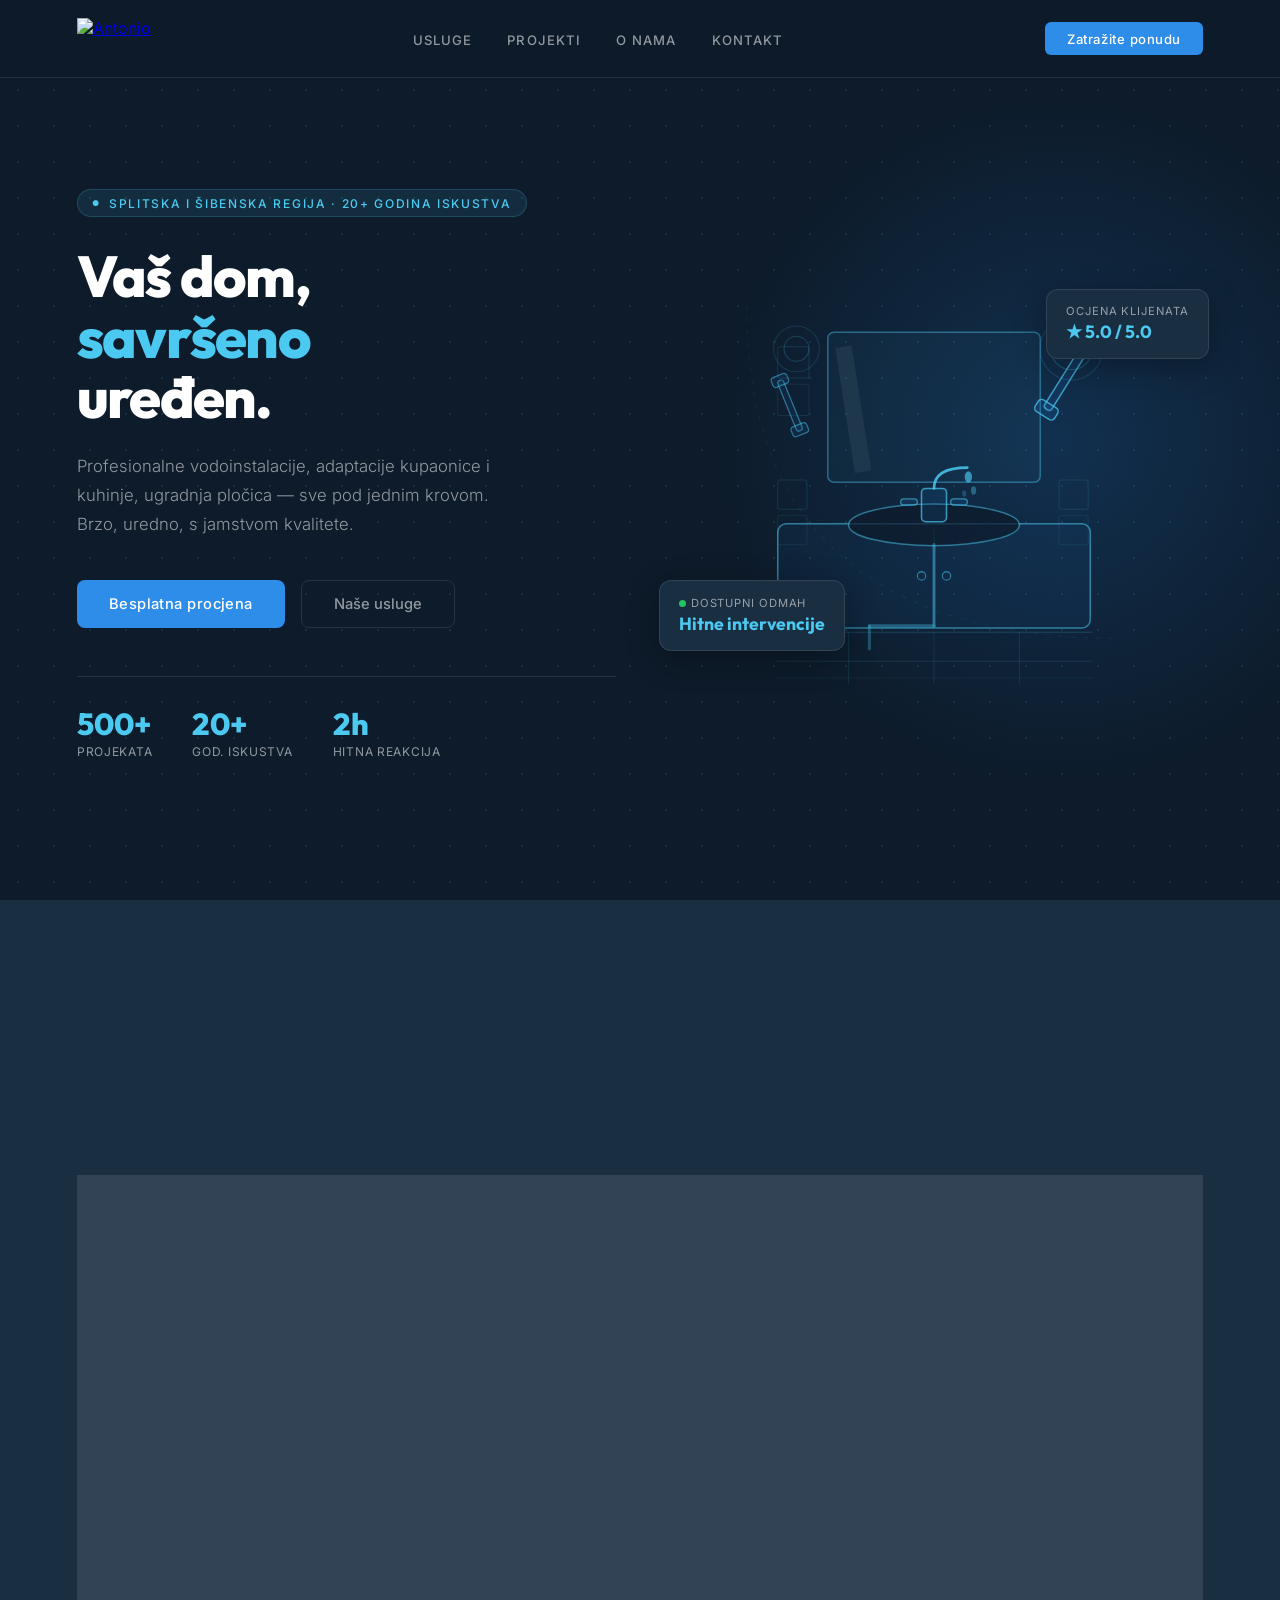
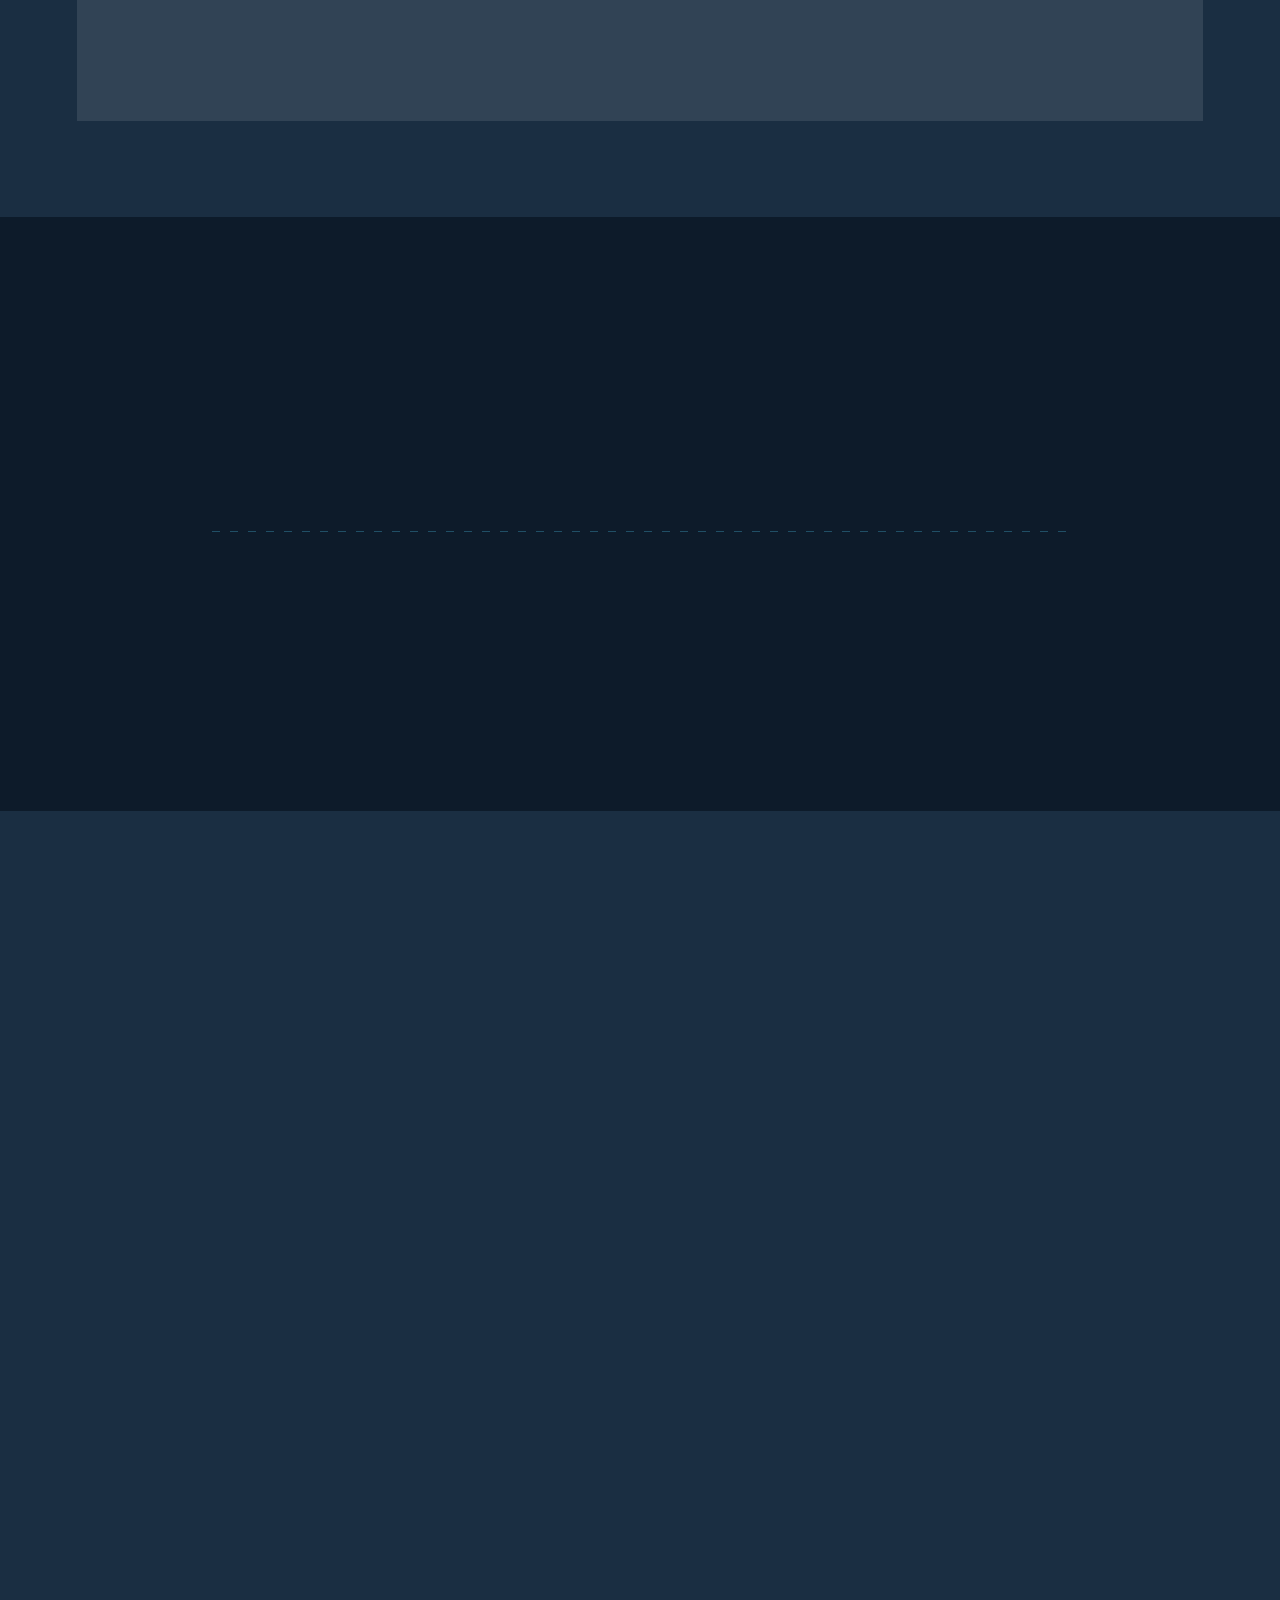
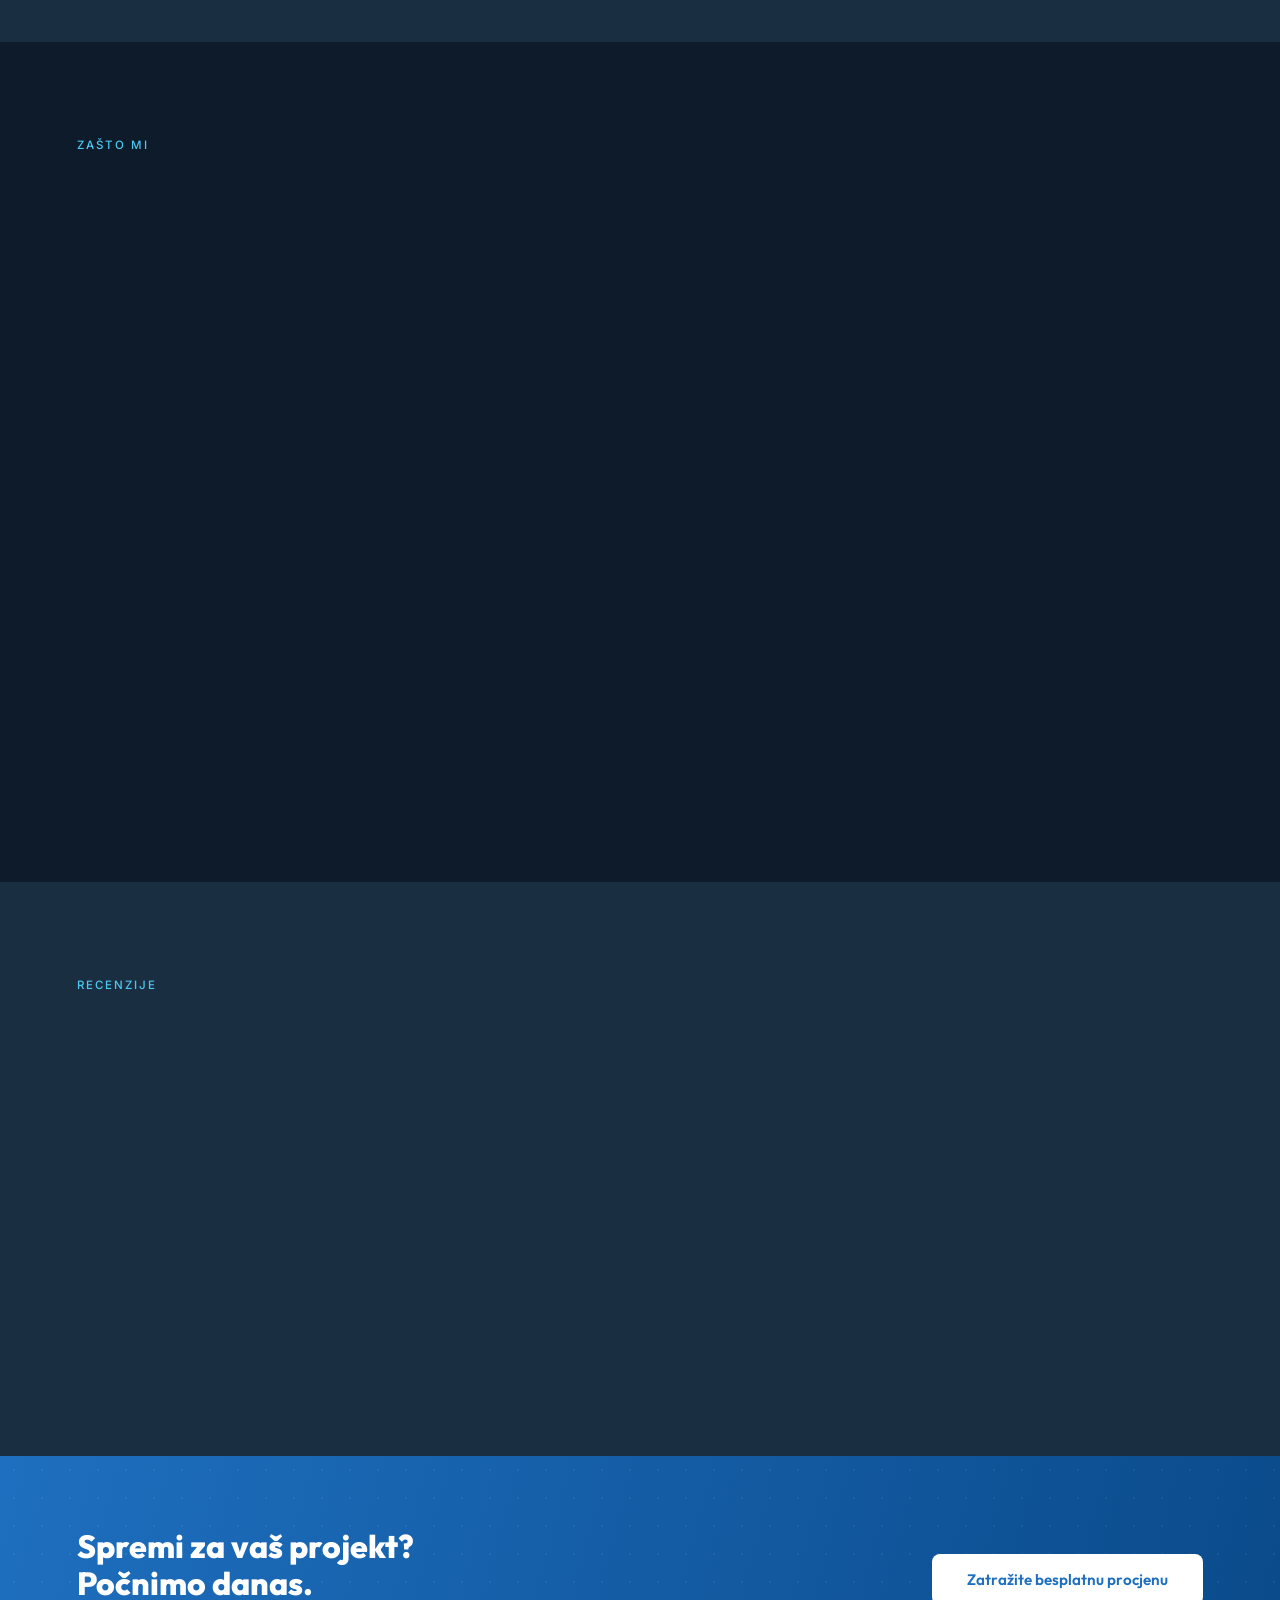
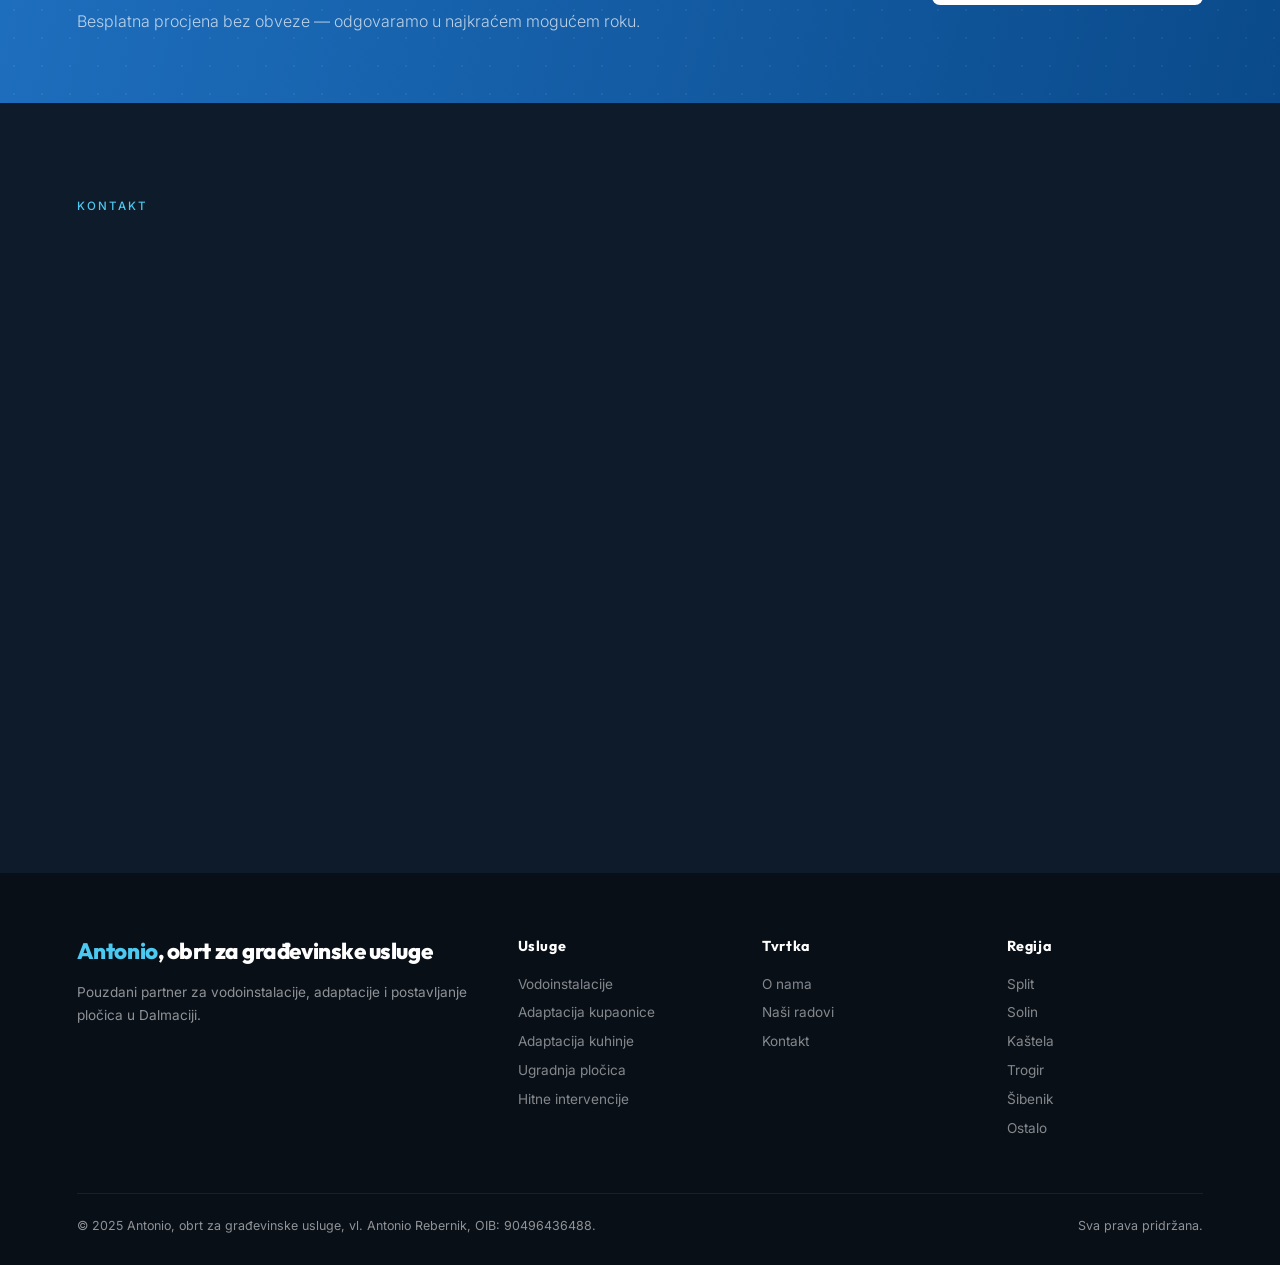
==== index.html @ 53b434d6 "Update index.html" ====
<!DOCTYPE html>
<html lang="hr">
<head>
<meta charset="UTF-8">
<meta name="viewport" content="width=device-width, initial-scale=1.0">
<title>Antonio – Vodoinstalacije, Pločice & Adaptacije</title>
<link href="https://fonts.googleapis.com/css2?family=Outfit:wght@400;600;700;800&family=Inter:wght@300;400;500&display=swap" rel="stylesheet">
<link rel="stylesheet" href="https://fonts.googleapis.com/css2?family=Material+Symbols+Outlined:opsz,wght,FILL,GRAD@24,400,1,0&icon_names=call,mail,schedule" />
<style>
:root {
  --navy:  #0D1B2A;
  --navy2: #1A2E42;
  --navy3: #223550;
  --blue:  #1E6FBF;
  --blue2: #2E8DE8;
  --cyan:  #4CC9F0;
  --white: #FFFFFF;
  --muted: rgba(255,255,255,0.55);
  --border:rgba(255,255,255,0.10);
  --card:  rgba(255,255,255,0.05);
}
*,*::before,*::after{box-sizing:border-box;margin:0;padding:0;}
html{scroll-behavior:smooth;}
body{font-family:'Inter',sans-serif;background:var(--navy);color:var(--white);overflow-x:hidden;}

/* NAV */
nav{position:fixed;top:0;left:0;right:0;z-index:200;display:flex;align-items:center;justify-content:space-between;padding:1.1rem 6%;background:rgba(13,27,42,0.88);backdrop-filter:blur(16px);border-bottom:1px solid var(--border);}
.logo{font-family:'Outfit',sans-serif;font-weight:800;font-size:1.4rem;color:var(--white);text-decoration:none;letter-spacing:-0.02em;}
.logo span{color:var(--cyan);}
.nav-links{display:flex;gap:2.2rem;list-style:none;}
.nav-links a{font-size:0.82rem;font-weight:500;letter-spacing:0.08em;text-transform:uppercase;color:var(--muted);text-decoration:none;transition:color .2s;}
.nav-links a:hover{color:var(--white);}
.nav-btn{background:var(--blue2);color:#fff;padding:.55rem 1.4rem;border-radius:6px;font-size:.82rem;font-weight:500;text-decoration:none;transition:background .2s,transform .15s;letter-spacing:.04em;}
.nav-btn:hover{background:var(--cyan);color:var(--navy);transform:translateY(-1px);}

/* HERO */
.hero{min-height:100vh;display:grid;grid-template-columns:1fr 1fr;align-items:center;padding:7rem 6% 4rem;position:relative;overflow:hidden;gap:3rem;}
.hero-bg-dots{position:absolute;inset:0;pointer-events:none;background-image:radial-gradient(rgba(76,201,240,.12) 1px,transparent 1px);background-size:36px 36px;}
.hero-bg-glow{position:absolute;right:-10%;top:10%;width:55vw;height:55vw;max-width:700px;max-height:700px;background:radial-gradient(ellipse,rgba(30,111,191,.25) 0%,transparent 70%);pointer-events:none;}
.hero-left{position:relative;z-index:2;}
.hero-tag{display:inline-flex;align-items:center;gap:.5rem;font-size:.75rem;font-weight:500;letter-spacing:.14em;text-transform:uppercase;color:var(--cyan);background:rgba(76,201,240,.10);border:1px solid rgba(76,201,240,.2);padding:.35rem .9rem;border-radius:20px;margin-bottom:1.8rem;}
.hero-tag::before{content:'●';font-size:.5rem;}
h1{font-family:'Outfit',sans-serif;font-weight:800;font-size:clamp(2.6rem,4.5vw,5rem);line-height:1.05;letter-spacing:-.03em;color:var(--white);margin-bottom:1.5rem;}
h1 .accent{color:var(--cyan);}
.hero-desc{font-size:1.05rem;line-height:1.75;color:var(--muted);max-width:440px;margin-bottom:2.5rem;font-weight:300;}
.hero-btns{display:flex;gap:1rem;flex-wrap:wrap;}
.btn-primary{background:var(--blue2);color:#fff;padding:.9rem 2rem;border-radius:8px;font-size:.92rem;font-weight:500;text-decoration:none;display:inline-flex;align-items:center;gap:.5rem;transition:background .2s,transform .15s;letter-spacing:.03em;}
.btn-primary:hover{background:var(--cyan);color:var(--navy);transform:translateY(-2px);}
.btn-ghost{border:1px solid var(--border);color:var(--muted);padding:.9rem 2rem;border-radius:8px;font-size:.92rem;font-weight:500;text-decoration:none;display:inline-flex;align-items:center;gap:.5rem;transition:border-color .2s,color .2s;}
.btn-ghost:hover{border-color:rgba(255,255,255,.35);color:var(--white);}
.hero-stats{display:flex;gap:2.5rem;margin-top:3rem;padding-top:2rem;border-top:1px solid var(--border);}
.stat-num{font-family:'Outfit',sans-serif;font-size:1.9rem;font-weight:800;color:var(--cyan);line-height:1;}
.stat-lbl{font-size:.75rem;color:var(--muted);margin-top:.25rem;letter-spacing:.06em;text-transform:uppercase;}
.hero-right{position:relative;z-index:2;display:flex;justify-content:center;align-items:center;}
.hero-illo-wrap{position:relative;width:100%;max-width:500px;}
.hero-illo-wrap svg{width:100%;height:auto;}
.float-card{position:absolute;background:var(--navy2);border:1px solid var(--border);border-radius:12px;padding:.9rem 1.2rem;backdrop-filter:blur(8px);box-shadow:0 8px 32px rgba(0,0,0,.3);animation:bob 4s ease-in-out infinite;}
.float-card.fc1{bottom:10%;left:-5%;animation-delay:0s;}
.float-card.fc2{top:8%;right:-5%;animation-delay:1.5s;}
@keyframes bob{0%,100%{transform:translateY(0);}50%{transform:translateY(-8px);}}
.fc-label{font-size:.7rem;color:var(--muted);letter-spacing:.08em;text-transform:uppercase;}
.fc-val{font-family:'Outfit',sans-serif;font-size:1.1rem;font-weight:700;color:var(--cyan);margin-top:.15rem;}
.fc-dot{display:inline-block;width:7px;height:7px;background:#22c55e;border-radius:50%;margin-right:5px;animation:pulse 2s infinite;}
@keyframes pulse{0%,100%{opacity:1;transform:scale(1);}50%{opacity:.5;transform:scale(1.4);}}

/* SECTION */
section{padding:6rem 6%;}
.sec-tag{font-size:.72rem;font-weight:500;letter-spacing:.18em;text-transform:uppercase;color:var(--cyan);margin-bottom:.8rem;display:block;}
.sec-title{font-family:'Outfit',sans-serif;font-weight:800;font-size:clamp(1.9rem,3vw,2.8rem);line-height:1.15;letter-spacing:-.025em;color:var(--white);}

/* SERVICES */
.services{background:var(--navy2);}
.services-header{display:grid;grid-template-columns:1fr 1fr;gap:4rem;align-items:end;margin-bottom:4rem;}
.services-sub{font-size:.97rem;line-height:1.75;color:var(--muted);font-weight:300;margin-top:1rem;}
.services-grid{display:grid;grid-template-columns:repeat(3,1fr);gap:1.5px;background:var(--border);}
.svc-card{background:var(--navy2);padding:2.5rem 2rem;position:relative;overflow:hidden;cursor:default;transition:background .3s;}
.svc-card::after{content:'';position:absolute;bottom:0;left:0;right:0;height:2px;background:var(--cyan);transform:scaleX(0);transform-origin:left;transition:transform .4s;}
.svc-card:hover{background:var(--navy3);}
.svc-card:hover::after{transform:scaleX(1);}
.svc-illo{margin-bottom:1.5rem;}
.svc-name{font-family:'Outfit',sans-serif;font-size:1.15rem;font-weight:700;color:var(--white);margin-bottom:.6rem;}
.svc-desc{font-size:.88rem;line-height:1.7;color:var(--muted);}

/* PROCESS */
.process{background:var(--navy);}
.process-grid{display:grid;grid-template-columns:repeat(4,1fr);gap:0;margin-top:4rem;position:relative;}
.process-grid::before{content:'';position:absolute;top:2.4rem;left:12%;right:12%;height:1px;background:repeating-linear-gradient(90deg,var(--cyan) 0,var(--cyan) 8px,transparent 8px,transparent 18px);opacity:.3;}
.proc-step{text-align:center;padding:0 1.2rem;}
.proc-num{width:4.8rem;height:4.8rem;border-radius:50%;border:1.5px solid var(--blue2);display:flex;align-items:center;justify-content:center;font-family:'Outfit',sans-serif;font-size:1.4rem;font-weight:800;color:var(--cyan);margin:0 auto 1.5rem;background:var(--navy);position:relative;z-index:1;}
.proc-title{font-family:'Outfit',sans-serif;font-size:1rem;font-weight:700;color:var(--white);margin-bottom:.6rem;}
.proc-text{font-size:.85rem;line-height:1.7;color:var(--muted);}

/* GALLERY */
.projects{background:var(--navy2);}
.projects-header{display:flex;align-items:flex-end;justify-content:space-between;margin-bottom:2.5rem;}
.projects-link{font-size:.82rem;color:var(--cyan);text-decoration:none;letter-spacing:.06em;display:flex;align-items:center;gap:.4rem;}
.projects-link:hover{text-decoration:underline;}
.gallery{display:grid;grid-template-columns:2fr 1fr 1fr;grid-template-rows:260px 260px;gap:8px;}
.gallery-item{border-radius:10px;overflow:hidden;position:relative;cursor:pointer;}
.gallery-item:first-child{grid-row:span 2;}
.gallery-img{width:100%;height:100%;object-fit:cover;transition:transform .55s ease;display:block;}
.gallery-item:hover .gallery-img{transform:scale(1.07);}
.gallery-overlay{position:absolute;inset:0;background:linear-gradient(to top,rgba(13,27,42,.82) 0%,transparent 55%);display:flex;align-items:flex-end;padding:1.2rem 1.4rem;opacity:0;transition:opacity .3s;}
.gallery-item:hover .gallery-overlay{opacity:1;}
.gallery-label{font-family:'Outfit',sans-serif;font-size:.9rem;font-weight:700;color:#fff;}

/* WHY */
.why{background:var(--navy);}
.why-grid{display:grid;grid-template-columns:1fr 1fr;gap:6rem;align-items:center;}
.why-list{margin-top:2rem;}
.why-item{display:flex;gap:1.2rem;margin-bottom:1.8rem;align-items:flex-start;}
.why-icon-box{flex-shrink:0;width:2.8rem;height:2.8rem;background:rgba(76,201,240,.10);border:1px solid rgba(76,201,240,.2);border-radius:8px;display:flex;align-items:center;justify-content:center;}
.why-item h4{font-family:'Outfit',sans-serif;font-size:1rem;font-weight:700;margin-bottom:.3rem;color:var(--white);}
.why-item p{font-size:.87rem;line-height:1.7;color:var(--muted);}
.why-photo{position:relative;height:460px;}
.wp-main{position:absolute;inset:0;border-radius:16px;overflow:hidden;}
.wp-main img{width:100%;height:100%;object-fit:cover;}
.wp-badge{position:absolute;bottom:-1rem;left:-1.5rem;background:var(--navy2);border:1px solid var(--border);border-radius:12px;padding:1rem 1.4rem;box-shadow:0 16px 40px rgba(0,0,0,.4);}
.wp-badge .num{font-family:'Outfit',sans-serif;font-size:2.1rem;font-weight:800;color:var(--cyan);line-height:1;}
.wp-badge .lbl{font-size:.72rem;color:var(--muted);letter-spacing:.08em;text-transform:uppercase;margin-top:.25rem;}
.wp-small{position:absolute;top:1rem;right:-1.5rem;width:130px;height:130px;border-radius:12px;overflow:hidden;border:3px solid var(--navy);box-shadow:0 8px 24px rgba(0,0,0,.3);}
.wp-small img{width:100%;height:100%;object-fit:cover;}

/* TESTIMONIALS */
.testimonials{background:var(--navy2);}
.testimonials .sec-title{margin-bottom:3rem;}
.testi-grid{display:grid;grid-template-columns:repeat(3,1fr);gap:1.5rem;}
.testi-card{background:var(--card);border:1px solid var(--border);border-radius:12px;padding:2rem;transition:border-color .3s,transform .3s;}
.testi-card:hover{border-color:rgba(76,201,240,.3);transform:translateY(-4px);}
.testi-stars{color:var(--cyan);font-size:.8rem;letter-spacing:3px;margin-bottom:1rem;}
.testi-text{font-size:.92rem;line-height:1.75;color:var(--muted);margin-bottom:1.5rem;font-style:italic;font-weight:300;}
.testi-author{display:flex;align-items:center;gap:.9rem;}
.testi-avatar{width:2.4rem;height:2.4rem;border-radius:50%;background:var(--blue);display:flex;align-items:center;justify-content:center;font-family:'Outfit',sans-serif;font-size:.85rem;font-weight:700;}
.testi-name{font-size:.88rem;font-weight:500;}
.testi-loc{font-size:.75rem;color:var(--muted);}

/* CTA */
.cta-band{background:linear-gradient(105deg,var(--blue) 0%,#0a4a8a 100%);padding:4.5rem 6%;display:grid;grid-template-columns:1fr auto;align-items:center;gap:3rem;position:relative;overflow:hidden;}
.cta-band::before{content:'';position:absolute;inset:0;background-image:radial-gradient(rgba(255,255,255,.06) 1px,transparent 1px);background-size:28px 28px;}
.cta-title{font-family:'Outfit',sans-serif;font-size:clamp(1.6rem,2.5vw,2.5rem);font-weight:800;color:#fff;line-height:1.15;position:relative;}
.cta-sub{color:rgba(255,255,255,.7);margin-top:.6rem;font-size:1rem;font-weight:300;position:relative;}
.btn-white-cta{background:#fff;color:var(--blue);padding:1rem 2.2rem;border-radius:8px;font-size:.95rem;font-weight:600;text-decoration:none;white-space:nowrap;transition:all .2s;position:relative;flex-shrink:0;font-family:'Outfit',sans-serif;}
.btn-white-cta:hover{background:var(--cyan);color:var(--navy);transform:translateY(-2px);}

/* CONTACT */
.contact{background:var(--navy);}
.contact-grid{display:grid;grid-template-columns:1fr 1.5fr;gap:5rem;margin-top:3rem;}
.contact-info h3{font-family:'Outfit',sans-serif;font-size:1.2rem;font-weight:700;color:var(--white);margin-bottom:1.5rem;}
.c-line{display:flex;gap:1rem;margin-bottom:1.1rem;font-size:.9rem;color:var(--muted);align-items:flex-start;}
.c-icon{font-size:1rem;flex-shrink:0;margin-top:.1rem;}
.contact-form{display:flex;flex-direction:column;gap:1rem;}
.form-row{display:grid;grid-template-columns:1fr 1fr;gap:1rem;}
.fg{display:flex;flex-direction:column;gap:.4rem;}
.fg label{font-size:.72rem;font-weight:500;letter-spacing:.1em;text-transform:uppercase;color:var(--muted);}
.fg input,.fg select,.fg textarea{background:var(--navy2);border:1px solid var(--border);border-radius:8px;padding:.85rem 1rem;font-size:.92rem;font-family:'Inter',sans-serif;color:var(--white);outline:none;transition:border-color .2s;}
.fg input::placeholder,.fg textarea::placeholder{color:rgba(255,255,255,.25);}
.fg select option{background:var(--navy2);}
.fg input:focus,.fg select:focus,.fg textarea:focus{border-color:var(--cyan);}
.fg textarea{resize:vertical;min-height:120px;}
.btn-submit{background:var(--blue2);color:var(--white);border:none;cursor:pointer;padding:1rem 2.2rem;font-size:.92rem;font-weight:500;letter-spacing:.04em;border-radius:8px;align-self:flex-start;font-family:'Inter',sans-serif;transition:background .2s,transform .15s;}
.btn-submit:hover{background:var(--cyan);color:var(--navy);transform:translateY(-2px);}

/* FOOTER */
footer{background:#080F17;color:rgba(255,255,255,.55);padding:4rem 6% 2rem;}
.footer-top{display:grid;grid-template-columns:2fr 1fr 1fr 1fr;gap:3rem;margin-bottom:3rem;}
.footer-brand .logo{margin-bottom:1rem;display:block;}
.footer-brand p{font-size:.85rem;line-height:1.7;}
.footer-col h5{font-family:'Outfit',sans-serif;color:#fff;font-size:.9rem;font-weight:700;margin-bottom:1.1rem;letter-spacing:.04em;}
.footer-col ul{list-style:none;}
.footer-col li{margin-bottom:.55rem;}
.footer-col a{color:rgba(255,255,255,.5);text-decoration:none;font-size:.85rem;transition:color .2s;}
.footer-col a:hover{color:var(--cyan);}
.footer-bottom{border-top:1px solid rgba(255,255,255,.07);padding-top:1.5rem;display:flex;justify-content:space-between;align-items:center;font-size:.78rem;}

/* MOBILE */
@media(max-width:920px){
  .hero{grid-template-columns:1fr;padding:7rem 5% 3rem;}
  .hero-right{display:none;}
  .services-header{grid-template-columns:1fr;gap:1rem;}
  .services-grid{grid-template-columns:1fr;}
  .process-grid{grid-template-columns:1fr 1fr;}
  .process-grid::before{display:none;}
  .gallery{grid-template-columns:1fr 1fr;grid-template-rows:auto;}
  .gallery-item:first-child{grid-row:span 1;}
  .why-grid{grid-template-columns:1fr;}
  .why-photo{display:none;}
  .testi-grid{grid-template-columns:1fr;}
  .cta-band{grid-template-columns:1fr;}
  .contact-grid{grid-template-columns:1fr;}
  .footer-top{grid-template-columns:1fr 1fr;}
  .form-row{grid-template-columns:1fr;}
  nav .nav-links{display:none;}
}

/* REVEAL */
.reveal{opacity:0;transform:translateY(28px);transition:opacity .6s ease,transform .6s ease;}
.reveal.in{opacity:1;transform:translateY(0);}
</style>
</head>
<body>

<nav>
  <a href="#" style="display:flex;align-items:center;">
    <img src="antonio-voda.svg" alt="Antonio" style="height:42px;width:auto;">
  </a>
  <ul class="nav-links">
    <li><a href="#usluge">Usluge</a></li>
    <li><a href="#projekti">Projekti</a></li>
    <li><a href="#o-nama">O nama</a></li>
    <li><a href="#kontakt">Kontakt</a></li>
  </ul>
  <a href="#kontakt" class="nav-btn">Zatražite ponudu</a>
</nav>

<!-- HERO -->
<section class="hero">
  <div class="hero-bg-dots"></div>
  <div class="hero-bg-glow"></div>

  <div class="hero-left">
    <div class="hero-tag">Splitska i Šibenska regija · 20+ godina iskustva</div>
    <h1>Vaš dom,<br><span class="accent">savršeno</span><br>uređen.</h1>
    <p class="hero-desc">Profesionalne vodoinstalacije, adaptacije kupaonice i kuhinje, ugradnja pločica — sve pod jednim krovom. Brzo, uredno, s jamstvom kvalitete.</p>
    <div class="hero-btns">
      <a href="#kontakt" class="btn-primary">Besplatna procjena</a>
      <a href="#usluge" class="btn-ghost">Naše usluge</a>
    </div>
    <div class="hero-stats">
      <div><div class="stat-num">500+</div><div class="stat-lbl">Projekata</div></div>
      <div><div class="stat-num">20+</div><div class="stat-lbl">God. iskustva</div></div>
      <div><div class="stat-num">2h</div><div class="stat-lbl">Hitna reakcija</div></div>
    </div>
  </div>

  <div class="hero-right">
    <div class="hero-illo-wrap">
      <svg viewBox="0 0 480 420" fill="none" xmlns="http://www.w3.org/2000/svg">
  <!-- Vanity cabinet -->
  <rect x="90" y="260" width="300" height="100" rx="8" stroke="rgba(76,201,240,.55)" stroke-width="1.5" fill="rgba(30,111,191,.07)"/>
  <!-- Cabinet doors -->
  <line x1="240" y1="264" x2="240" y2="356" stroke="rgba(76,201,240,.3)" stroke-width="1"/>
  <circle cx="228" cy="310" r="4" stroke="rgba(76,201,240,.5)" stroke-width="1.2" fill="none"/>
  <circle cx="252" cy="310" r="4" stroke="rgba(76,201,240,.5)" stroke-width="1.2" fill="none"/>
  <!-- Sink basin -->
  <ellipse cx="240" cy="261" rx="82" ry="20" stroke="rgba(76,201,240,.5)" stroke-width="1.5" fill="rgba(13,27,42,.7)"/>
  <!-- Faucet body -->
  <rect x="228" y="226" width="24" height="32" rx="4" stroke="rgba(76,201,240,.7)" stroke-width="1.5" fill="rgba(30,111,191,.15)"/>
  <!-- Faucet spout arc -->
  <path d="M240 226 Q240 206 272 206" stroke="rgba(76,201,240,.85)" stroke-width="2.5" stroke-linecap="round" fill="none"/>
  <!-- Water drops -->
  <ellipse cx="273" cy="215" rx="3.5" ry="5.5" fill="rgba(76,201,240,.65)"/>
  <ellipse cx="278" cy="228" rx="2.5" ry="4" fill="rgba(76,201,240,.38)"/>
  <ellipse cx="269" cy="231" rx="2" ry="3" fill="rgba(76,201,240,.25)"/>
  <!-- Faucet handles -->
  <rect x="208" y="236" width="16" height="6" rx="3" stroke="rgba(76,201,240,.6)" stroke-width="1.2" fill="rgba(30,111,191,.2)"/>
  <rect x="256" y="236" width="16" height="6" rx="3" stroke="rgba(76,201,240,.6)" stroke-width="1.2" fill="rgba(30,111,191,.2)"/>
  <!-- Mirror frame -->
  <rect x="138" y="76" width="204" height="144" rx="6" stroke="rgba(76,201,240,.42)" stroke-width="1.5" fill="rgba(76,201,240,.04)"/>
  <!-- Mirror sheen -->
  <line x1="153" y1="90" x2="172" y2="210" stroke="rgba(255,255,255,.06)" stroke-width="16"/>
  <!-- Drain pipe -->
  <line x1="240" y1="280" x2="240" y2="358" stroke="rgba(76,201,240,.4)" stroke-width="3" stroke-linecap="round"/>
  <line x1="240" y1="358" x2="178" y2="358" stroke="rgba(76,201,240,.35)" stroke-width="3" stroke-linecap="round"/>
  <line x1="178" y1="358" x2="178" y2="380" stroke="rgba(76,201,240,.3)" stroke-width="3" stroke-linecap="round"/>
  <!-- Big wrench right -->
  <g transform="translate(362,128) rotate(32)">
    <rect x="-4" y="-44" width="8" height="70" rx="3" stroke="rgba(76,201,240,.72)" stroke-width="1.5" fill="rgba(30,111,191,.15)"/>
    <rect x="-11" y="-50" width="22" height="13" rx="4" stroke="rgba(76,201,240,.72)" stroke-width="1.5" fill="rgba(30,111,191,.18)"/>
    <rect x="-11" y="20" width="22" height="13" rx="4" stroke="rgba(76,201,240,.72)" stroke-width="1.5" fill="rgba(30,111,191,.18)"/>
  </g>
  <!-- Small wrench left -->
  <g transform="translate(104,152) rotate(-22)">
    <rect x="-3" y="-32" width="6" height="52" rx="2.5" stroke="rgba(76,201,240,.5)" stroke-width="1.2" fill="rgba(30,111,191,.1)"/>
    <rect x="-8" y="-37" width="16" height="10" rx="3" stroke="rgba(76,201,240,.5)" stroke-width="1.2" fill="rgba(30,111,191,.12)"/>
    <rect x="-8" y="14" width="16" height="10" rx="3" stroke="rgba(76,201,240,.5)" stroke-width="1.2" fill="rgba(30,111,191,.12)"/>
  </g>
  <!-- Floor tiles grid -->
  <line x1="88" y1="364" x2="392" y2="364" stroke="rgba(76,201,240,.2)" stroke-width="1"/>
  <line x1="88" y1="392" x2="392" y2="392" stroke="rgba(76,201,240,.12)" stroke-width="1"/>
  <line x1="88" y1="408" x2="392" y2="408" stroke="rgba(76,201,240,.07)" stroke-width="1"/>
  <line x1="158" y1="364" x2="158" y2="414" stroke="rgba(76,201,240,.12)" stroke-width="1"/>
  <line x1="240" y1="364" x2="240" y2="414" stroke="rgba(76,201,240,.12)" stroke-width="1"/>
  <line x1="322" y1="364" x2="322" y2="414" stroke="rgba(76,201,240,.12)" stroke-width="1"/>
  <!-- Decorative circles -->
  <circle cx="372" cy="92" r="30" stroke="rgba(76,201,240,.18)" stroke-width="1" fill="none"/>
  <circle cx="372" cy="92" r="20" stroke="rgba(76,201,240,.28)" stroke-width="1" fill="none"/>
  <circle cx="372" cy="92" r="9" fill="rgba(76,201,240,.1)"/>
  <circle cx="108" cy="92" r="22" stroke="rgba(76,201,240,.15)" stroke-width="1" fill="none"/>
  <circle cx="108" cy="92" r="12" stroke="rgba(76,201,240,.22)" stroke-width="1" fill="none"/>
  <!-- Wall tile accents -->
  <rect x="90" y="90" width="30" height="30" rx="2" stroke="rgba(76,201,240,.14)" stroke-width="1" fill="none"/>
  <rect x="90" y="126" width="30" height="30" rx="2" stroke="rgba(76,201,240,.1)" stroke-width="1" fill="none"/>
  <rect x="360" y="218" width="28" height="28" rx="2" stroke="rgba(76,201,240,.14)" stroke-width="1" fill="none"/>
  <rect x="360" y="252" width="28" height="28" rx="2" stroke="rgba(76,201,240,.1)" stroke-width="1" fill="none"/>
  <rect x="90" y="218" width="28" height="28" rx="2" stroke="rgba(76,201,240,.14)" stroke-width="1" fill="none"/>
  <rect x="90" y="252" width="28" height="28" rx="2" stroke="rgba(76,201,240,.1)" stroke-width="1" fill="none"/>
  <!-- Dotted line decoration -->
  <path d="M60 50 Q60 370 420 370" stroke="rgba(76,201,240,.08)" stroke-width="1" stroke-dasharray="4 8" fill="none"/>
</svg>

      <div class="float-card fc1">
        <div class="fc-label"><span class="fc-dot"></span>Dostupni odmah</div>
        <div class="fc-val">Hitne intervencije</div>
      </div>
      <div class="float-card fc2">
        <div class="fc-label">Ocjena klijenata</div>
        <div class="fc-val">★ 5.0 / 5.0</div>
      </div>
    </div>
  </div>
</section>

<!-- SERVICES -->
<section class="services" id="usluge">
  <div class="services-header reveal">
    <div>
      <span class="sec-tag">Što radimo</span>
      <h2 class="sec-title">Kompletna rješenja<br>za vaš prostor</h2>
    </div>
    <p class="services-sub">Od manjih popravaka do potpune adaptacije — naš tim brine o svakom detalju. Radimo brzo, uredno i s pisanim jamstvom.</p>
  </div>
  <div class="services-grid">
    <div class="svc-card reveal">
      <div class="svc-illo">
        <svg width="60" height="60" viewBox="0 0 64 64" fill="none">
          <circle cx="32" cy="32" r="30" stroke="rgba(76,201,240,.2)" stroke-width="1"/>
          <path d="M32 12 Q32 28 46 28" stroke="rgba(76,201,240,.85)" stroke-width="2" stroke-linecap="round" fill="none"/>
          <circle cx="46" cy="28" r="4" stroke="rgba(76,201,240,.8)" stroke-width="1.5" fill="none"/>
          <line x1="32" y1="36" x2="32" y2="52" stroke="rgba(76,201,240,.6)" stroke-width="2" stroke-linecap="round"/>
          <line x1="24" y1="46" x2="40" y2="46" stroke="rgba(76,201,240,.5)" stroke-width="2" stroke-linecap="round"/>
          <ellipse cx="32" cy="22" rx="2.5" ry="4" fill="rgba(76,201,240,.65)"/>
        </svg>
      </div>
      <div class="svc-name">Vodoinstalacije</div>
      <p class="svc-desc">Ugradnja, servis i popravak vodovodnih instalacija. Otklanjanje curenja, zamjena cijevi i rekonstrukcija sustava.</p>
    </div>
    <div class="svc-card reveal">
      <div class="svc-illo">
        <svg width="60" height="60" viewBox="0 0 64 64" fill="none">
          <circle cx="32" cy="32" r="30" stroke="rgba(76,201,240,.2)" stroke-width="1"/>
          <rect x="14" y="32" width="36" height="18" rx="3" stroke="rgba(76,201,240,.7)" stroke-width="1.5" fill="rgba(76,201,240,.05)"/>
          <path d="M22 32 L22 22 Q22 15 28 15 L28 20" stroke="rgba(76,201,240,.85)" stroke-width="1.5" stroke-linecap="round" fill="none"/>
          <path d="M34 19 Q34 13 38 13 Q42 13 42 18 L42 24 L39 32" stroke="rgba(76,201,240,.65)" stroke-width="1.5" stroke-linecap="round" fill="none"/>
          <line x1="20" y1="50" x2="20" y2="56" stroke="rgba(76,201,240,.5)" stroke-width="2" stroke-linecap="round"/>
          <line x1="44" y1="50" x2="44" y2="56" stroke="rgba(76,201,240,.5)" stroke-width="2" stroke-linecap="round"/>
        </svg>
      </div>
      <div class="svc-name">Adaptacija kupaonice</div>
      <p class="svc-desc">Potpuna rekonstrukcija kupaonice — od idejnog rješenja do završnog detalja. Sanitarije, tuševi, kade, obloge.</p>
    </div>
    <div class="svc-card reveal">
      <div class="svc-illo">
        <svg width="60" height="60" viewBox="0 0 64 64" fill="none">
          <circle cx="32" cy="32" r="30" stroke="rgba(76,201,240,.2)" stroke-width="1"/>
          <rect x="12" y="36" width="40" height="16" rx="3" stroke="rgba(76,201,240,.7)" stroke-width="1.5" fill="rgba(76,201,240,.05)"/>
          <rect x="12" y="28" width="40" height="8" rx="2" stroke="rgba(76,201,240,.5)" stroke-width="1.2" fill="rgba(76,201,240,.03)"/>
          <circle cx="24" cy="22" r="5" stroke="rgba(76,201,240,.85)" stroke-width="1.5" fill="none"/>
          <circle cx="40" cy="22" r="5" stroke="rgba(76,201,240,.6)" stroke-width="1.5" fill="none"/>
          <line x1="20" y1="36" x2="20" y2="52" stroke="rgba(76,201,240,.35)" stroke-width="1.5" stroke-linecap="round"/>
          <line x1="44" y1="36" x2="44" y2="52" stroke="rgba(76,201,240,.35)" stroke-width="1.5" stroke-linecap="round"/>
        </svg>
      </div>
      <div class="svc-name">Adaptacija kuhinje</div>
      <p class="svc-desc">Preuređenje kuhinjskog prostora s fokusom na funkcionalnost. Priključci za uređaje, odvodi, sve instalacije.</p>
    </div>
    <div class="svc-card reveal">
      <div class="svc-illo">
        <svg width="60" height="60" viewBox="0 0 64 64" fill="none">
          <circle cx="32" cy="32" r="30" stroke="rgba(76,201,240,.2)" stroke-width="1"/>
          <rect x="14" y="14" width="16" height="16" rx="2" stroke="rgba(76,201,240,.85)" stroke-width="1.5" fill="rgba(76,201,240,.09)"/>
          <rect x="34" y="14" width="16" height="16" rx="2" stroke="rgba(76,201,240,.6)" stroke-width="1.5" fill="rgba(76,201,240,.04)"/>
          <rect x="14" y="34" width="16" height="16" rx="2" stroke="rgba(76,201,240,.6)" stroke-width="1.5" fill="rgba(76,201,240,.04)"/>
          <rect x="34" y="34" width="16" height="16" rx="2" stroke="rgba(76,201,240,.9)" stroke-width="1.5" fill="rgba(76,201,240,.11)"/>
          <line x1="14" y1="32" x2="50" y2="32" stroke="rgba(76,201,240,.22)" stroke-width="1"/>
          <line x1="32" y1="14" x2="32" y2="50" stroke="rgba(76,201,240,.22)" stroke-width="1"/>
        </svg>
      </div>
      <div class="svc-name">Ugradnja pločica</div>
      <p class="svc-desc">Profesionalna ugradnja keramičkih, porculanskih i kamenih pločica — podne, zidne, terasne obloge.</p>
    </div>
    <div class="svc-card reveal">
      <div class="svc-illo">
        <svg width="60" height="60" viewBox="0 0 64 64" fill="none">
          <circle cx="32" cy="32" r="30" stroke="rgba(76,201,240,.2)" stroke-width="1"/>
          <circle cx="32" cy="32" r="16" stroke="rgba(76,201,240,.5)" stroke-width="1.2" fill="none"/>
          <polyline points="32,20 32,32 40,38" stroke="rgba(76,201,240,.95)" stroke-width="2" stroke-linecap="round" stroke-linejoin="round"/>
          <line x1="32" y1="10" x2="32" y2="14" stroke="rgba(76,201,240,.5)" stroke-width="1.5" stroke-linecap="round"/>
          <line x1="32" y1="50" x2="32" y2="54" stroke="rgba(76,201,240,.5)" stroke-width="1.5" stroke-linecap="round"/>
          <line x1="10" y1="32" x2="14" y2="32" stroke="rgba(76,201,240,.5)" stroke-width="1.5" stroke-linecap="round"/>
          <line x1="50" y1="32" x2="54" y2="32" stroke="rgba(76,201,240,.5)" stroke-width="1.5" stroke-linecap="round"/>
        </svg>
      </div>
      <div class="svc-name">Hitne intervencije</div>
      <p class="svc-desc">Dostupni 24/7 — puknuće cijevi, začepljenje, kvar bojlera. Dolazimo unutar 2 sata u Splitu i okolici.</p>
    </div>
    <div class="svc-card reveal">
      <div class="svc-illo">
        <svg width="60" height="60" viewBox="0 0 64 64" fill="none">
          <circle cx="32" cy="32" r="30" stroke="rgba(76,201,240,.2)" stroke-width="1"/>
          <rect x="14" y="18" width="30" height="24" rx="3" stroke="rgba(76,201,240,.7)" stroke-width="1.5" fill="rgba(76,201,240,.05)"/>
          <line x1="19" y1="26" x2="38" y2="26" stroke="rgba(76,201,240,.55)" stroke-width="1.2" stroke-linecap="round"/>
          <line x1="19" y1="31" x2="34" y2="31" stroke="rgba(76,201,240,.5)" stroke-width="1.2" stroke-linecap="round"/>
          <line x1="19" y1="36" x2="30" y2="36" stroke="rgba(76,201,240,.45)" stroke-width="1.2" stroke-linecap="round"/>
          <path d="M44 42 L50 50 L38 50 Z" stroke="rgba(76,201,240,.7)" stroke-width="1.5" fill="rgba(76,201,240,.07)" stroke-linejoin="round"/>
          <line x1="44" y1="46" x2="44" y2="48" stroke="rgba(76,201,240,.9)" stroke-width="1.5" stroke-linecap="round"/>
          <circle cx="44" cy="44.5" r="0.8" fill="rgba(76,201,240,.9)"/>
        </svg>
      </div>
      <div class="svc-name">Savjetovanje i projekti</div>
      <p class="svc-desc">Besplatna procjena, izrada troškovnika i savjetovanje. Koordiniramo s arhitektima za besprijekoran rezultat.</p>
    </div>
  </div>
</section>

<!-- PROCESS -->
<section class="process">
  <div style="text-align:center;max-width:560px;margin:0 auto 1rem;" class="reveal">
    <span class="sec-tag">Kako radimo</span>
    <h2 class="sec-title">Jednostavan proces,<br>izvrsni rezultati</h2>
  </div>
  <div class="process-grid">
    <div class="proc-step reveal">
      <div class="proc-num">01</div>
      <div class="proc-title">Kontakt i upit</div>
      <p class="proc-text">Nazovite nas ili ispunite obrazac. Dogovorimo termin pregleda koji vama odgovara.</p>
    </div>
    <div class="proc-step reveal">
      <div class="proc-num">02</div>
      <div class="proc-title">Besplatna procjena</div>
      <p class="proc-text">Dolazimo na uvid i izrađujemo detaljan troškovnik. Transparentno, bez skrivenih troškova.</p>
    </div>
    <div class="proc-step reveal">
      <div class="proc-num">03</div>
      <div class="proc-title">Izvedba radova</div>
      <p class="proc-text">Radimo stručno i uredno uz poštivanje rokova. Minimalno ometanje vašeg svakodnevnog života.</p>
    </div>
    <div class="proc-step reveal">
      <div class="proc-num">04</div>
      <div class="proc-title">Predaja i jamstvo</div>
      <p class="proc-text">Predajemo gotov prostor s pisanim jamstvom. Servisna dostupnost i nakon završetka.</p>
    </div>
  </div>
</section>

<!-- PROJECTS -->
<section class="projects" id="projekti">
  <div class="projects-header reveal">
    <div>
      <span class="sec-tag">Naši radovi</span>
      <h2 class="sec-title">Odabrani projekti</h2>
    </div>
    <a href="#kontakt" class="projects-link">Zatražite sličan projekt</a>
  </div>
  <div class="gallery">
    <div class="gallery-item reveal">
      <img class="gallery-img" src="img/kupaonica.jpg" alt="Adaptacija kupaonice"/>
      <div class="gallery-overlay"><span class="gallery-label">Kompletna adaptacija kupaonice · Split</span></div>
    </div>
    <div class="gallery-item reveal">
      <img class="gallery-img" src="img/kuhinja.png" alt="Kuhinja"/>
      <div class="gallery-overlay"><span class="gallery-label">Adaptacija kuhinje · Solin</span></div>
    </div>
    <div class="gallery-item reveal">
      <img class="gallery-img" src="img/plocice.png" alt="Pločice"/>
      <div class="gallery-overlay"><span class="gallery-label">Ugradnja pločica · Kaštela</span></div>
    </div>
    <div class="gallery-item reveal">
      <img class="gallery-img" src="img/vodoinstalacije.png" alt="Vodoinstalacije"/>
      <div class="gallery-overlay"><span class="gallery-label">Vodoinstalacije · Trogir</span></div>
    </div>
    <div class="gallery-item reveal">
      <img class="gallery-img" src="img/prostor.png" alt="Obnova"/>
      <div class="gallery-overlay"><span class="gallery-label">Kompletna obnova · Rogoznica</span></div>
    </div>
  </div>
</section>

<!-- WHY -->
<section class="why" id="o-nama">
  <div class="why-grid">
    <div>
      <span class="sec-tag">Zašto mi</span>
      <h2 class="sec-title reveal">Kvaliteta koja<br>govori sama za sebe</h2>
      <p style="color:var(--muted);font-size:.97rem;line-height:1.75;margin-top:1rem;font-weight:300;" class="reveal">Osnovani smo s jednim ciljem — pružati vrhunsku uslugu uz pošten odnos prema klijentima. Svaki projekt tretiramo kao da radimo u vlastitom domu.</p>
      <div class="why-list">
        <div class="why-item reveal">
          <div class="why-icon-box"><svg width="18" height="18" viewBox="0 0 24 24" fill="none" stroke="rgba(76,201,240,.9)" stroke-width="2" stroke-linecap="round"><path d="M12 2L15.09 8.26L22 9.27L17 14.14L18.18 21.02L12 17.77L5.82 21.02L7 14.14L2 9.27L8.91 8.26L12 2Z"/></svg></div>
          <div><h4>Certificirani stručnjaci</h4><p>Više od 20 godina prakse u vodoinstalaterskim radovima i postavljanju pločica.</p></div>
        </div>
        <div class="why-item reveal">
          <div class="why-icon-box"><svg width="18" height="18" viewBox="0 0 24 24" fill="none" stroke="rgba(76,201,240,.9)" stroke-width="2" stroke-linecap="round"><rect x="3" y="3" width="18" height="18" rx="2"/><path d="M9 12l2 2 4-4"/></svg></div>
          <div><h4>Transparentan troškovnik</h4><p>Jasan i detaljan troškovnik bez skrivenih troškova. Znate točno što plaćate i zašto.</p></div>
        </div>
        <div class="why-item reveal">
          <div class="why-icon-box"><svg width="18" height="18" viewBox="0 0 24 24" fill="none" stroke="rgba(76,201,240,.9)" stroke-width="2" stroke-linecap="round"><circle cx="12" cy="12" r="10"/><polyline points="12 6 12 12 16 14"/></svg></div>
          <div><h4>Poštivanje rokova</h4><p>Završavamo radove prema dogovoru. Ako nastane kašnjenje, odmah vas obavještavamo.</p></div>
        </div>
        <div class="why-item reveal">
          <div class="why-icon-box"><svg width="18" height="18" viewBox="0 0 24 24" fill="none" stroke="rgba(76,201,240,.9)" stroke-width="2" stroke-linecap="round"><path d="M12 22s8-4 8-10V5l-8-3-8 3v7c0 6 8 10 8 10z"/></svg></div>
          <div><h4>Pisano jamstvo na radove</h4><p>Jamstvo na sve izvedene radove. Ako nešto nije kako treba — dolazimo i rješavamo bez dodatnih troškova.</p></div>
        </div>
      </div>
    </div>
    <div class="why-photo reveal">
      <div class="wp-main"><img src="img/kupaonica2.jpg" alt="Moderna kupaonica"/></div>
      <div class="wp-badge"><div class="num">500+</div><div class="lbl">Zadovoljnih klijenata</div></div>
      <!-- <div class="wp-small"><img src="img/kuhinja.png" alt="Kuhinja"/></div> -->
    </div>
  </div>
</section>

<!-- TESTIMONIALS -->
<section class="testimonials">
  <span class="sec-tag">Recenzije</span>
  <h2 class="sec-title reveal">Što kažu naši klijenti</h2>
  <div class="testi-grid">
    <div class="testi-card reveal">
      <div class="testi-stars">★★★★★</div>
      <p class="testi-text">"Odrađena kompletna adaptacija kupaonice. Savršeno poravnate pločice, sve uredno i prema dogovoru. Vrhunska usluga!"</p>
      <div class="testi-author"><div class="testi-avatar">MK</div><div><div class="testi-name">Maja Kovačević</div><div class="testi-loc">Split</div></div></div>
    </div>
    <div class="testi-card reveal">
      <div class="testi-stars">★★★★★</div>
      <p class="testi-text">"Puknula cijev u kuhinji — stigli za sat vremena i riješili sve. Profesionalno, brzo i iznimno pošteno prema cijeni. Preporučujem svima!"</p>
      <div class="testi-author"><div class="testi-avatar">TB</div><div><div class="testi-name">Tomislav Bubić</div><div class="testi-loc">Solin</div></div></div>
    </div>
    <div class="testi-card reveal">
      <div class="testi-stars">★★★★★</div>
      <p class="testi-text">"Kuhinja i kupaonica paralelno — besprijekorna koordinacija. Rezultat je iznad svih očekivanja. Definitivno ću  ponovo zvati."</p>
      <div class="testi-author"><div class="testi-avatar">AJ</div><div><div class="testi-name">Ana Jurić</div><div class="testi-loc">Kaštela</div></div></div>
    </div>
  </div>
</section>

<!-- CTA -->
<div class="cta-band">
  <div>
    <div class="cta-title">Spremi za vaš projekt?<br>Počnimo danas.</div>
    <div class="cta-sub">Besplatna procjena bez obveze — odgovaramo u najkraćem mogućem roku.</div>
  </div>
  <a href="#kontakt" class="btn-white-cta">Zatražite besplatnu procjenu</a>
</div>

<!-- CONTACT -->
<section class="contact" id="kontakt">
  <span class="sec-tag">Kontakt</span>
  <h2 class="sec-title reveal">Javite nam se</h2>
  <div class="contact-grid">
    <div class="reveal">
      <h3>Antonio, obrt za građevinske usluge</h3>
      <h4>vl. Antonio Rebernik</h4><br>
      <div class="c-line"><span class="material-symbols-outlined">call</span><span>+385 92 1487 193</span></div>
      <div class="c-line"><span class="material-symbols-outlined">mail</span><span>info@antonio-voda.hr</span></div>
      <div class="c-line"><span class="material-symbols-outlined">schedule</span><span>Pon – Pet: 7:00 – 18:00<br>Subota: 8:00 – 14:00</span></div>
      <div style="margin-top:2rem;padding:1.5rem;background:var(--navy2);border:1px solid var(--border);border-radius:12px;">
        <div style="font-size:.72rem;letter-spacing:.12em;text-transform:uppercase;color:var(--muted);margin-bottom:.8rem;">Područje rada</div>
        <div style="display:flex;flex-wrap:wrap;gap:.5rem;">
          <span style="background:rgba(76,201,240,.10);border:1px solid rgba(76,201,240,.2);padding:.3rem .8rem;border-radius:20px;font-size:.8rem;color:var(--cyan);">Split</span>
          <span style="background:rgba(76,201,240,.10);border:1px solid rgba(76,201,240,.2);padding:.3rem .8rem;border-radius:20px;font-size:.8rem;color:var(--cyan);">Solin</span>
          <span style="background:rgba(76,201,240,.10);border:1px solid rgba(76,201,240,.2);padding:.3rem .8rem;border-radius:20px;font-size:.8rem;color:var(--cyan);">Kaštela</span>
          <span style="background:rgba(76,201,240,.10);border:1px solid rgba(76,201,240,.2);padding:.3rem .8rem;border-radius:20px;font-size:.8rem;color:var(--cyan);">Trogir</span>
          <span style="background:rgba(76,201,240,.10);border:1px solid rgba(76,201,240,.2);padding:.3rem .8rem;border-radius:20px;font-size:.8rem;color:var(--cyan);">Šibenik</span>
          <span style="background:rgba(76,201,240,.10);border:1px solid rgba(76,201,240,.2);padding:.3rem .8rem;border-radius:20px;font-size:.8rem;color:var(--cyan);">Ostalo</span>
        </div>
      </div>
    </div>
    <form class="contact-form reveal" onsubmit="handleSubmit(event)">
      <div class="form-row">
        <div class="fg"><label for="ime">Ime i prezime</label><input type="text" id="ime" placeholder="Pero Perić" required></div>
        <div class="fg"><label for="tel">Telefon</label><input type="tel" id="tel" placeholder="+385 91 ..."></div>
      </div>
      <div class="fg"><label for="email">E-mail</label><input type="email" id="email" placeholder="pero@email.hr" required></div>
      <div class="fg">
        <label for="usluga">Vrsta usluge</label>
        <select id="usluga">
          <option value="">— Odaberite uslugu —</option>
          <option>Vodoinstalacije</option>
          <option>Adaptacija kupaonice</option>
          <option>Adaptacija kuhinje</option>
          <option>Ugradnja pločica</option>
          <option>Hitna intervencija</option>
          <option>Ostalo</option>
        </select>
      </div>
      <div class="fg"><label for="poruka">Poruka</label><textarea id="poruka" placeholder="Opišite vaš projekt ili kvar..."></textarea></div>
      <button type="submit" class="btn-submit">Pošalji upit</button>
    </form>
  </div>
</section>

<footer>
  <div class="footer-top">
    <div class="footer-brand">
      <a class="logo" href="#"><span>Antonio</span>, obrt za građevinske usluge</a>
      <p>Pouzdani partner za vodoinstalacije, adaptacije i postavljanje pločica u Dalmaciji.</p>
    </div>
    <div class="footer-col">
      <h5>Usluge</h5>
      <ul>
        <li><a href="#usluge">Vodoinstalacije</a></li>
        <li><a href="#usluge">Adaptacija kupaonice</a></li>
        <li><a href="#usluge">Adaptacija kuhinje</a></li>
        <li><a href="#usluge">Ugradnja pločica</a></li>
        <li><a href="#usluge">Hitne intervencije</a></li>
      </ul>
    </div>
    <div class="footer-col">
      <h5>Tvrtka</h5>
      <ul>
        <li><a href="#o-nama">O nama</a></li>
        <li><a href="#projekti">Naši radovi</a></li>
        <li><a href="#kontakt">Kontakt</a></li>
      </ul>
    </div>
    <div class="footer-col">
      <h5>Regija</h5>
      <ul>
        <li><a href="#">Split</a></li>
        <li><a href="#">Solin</a></li>
        <li><a href="#">Kaštela</a></li>
        <li><a href="#">Trogir</a></li>
        <li><a href="#">Šibenik</a></li>
        <li><a href="#">Ostalo</a></li>
      </ul>
    </div>
  </div>
  <div class="footer-bottom">
    <span>© 2025 Antonio, obrt za građevinske usluge, vl. Antonio Rebernik, OIB: 90496436488.</span>
    <span>Sva prava pridržana.</span>
  </div>
</footer>

<script src="https://cdn.jsdelivr.net/npm/@emailjs/browser@4/dist/email.min.js"></script>
<script>
emailjs.init('QtponItsgWMlkyrDu');
document.querySelectorAll('a[href^="#"]').forEach(a=>{
  a.addEventListener('click',e=>{
    const t=document.querySelector(a.getAttribute('href'));
    if(t){e.preventDefault();t.scrollIntoView({behavior:'smooth',block:'start'});}
  });
});
const obs=new IntersectionObserver((entries)=>{
  entries.forEach(en=>{
    if(en.isIntersecting){en.target.classList.add('in');obs.unobserve(en.target);}
  });
},{threshold:.08});
document.querySelectorAll('.reveal').forEach(el=>obs.observe(el));
document.querySelectorAll('.services-grid .svc-card,.testi-grid .testi-card,.process-grid .proc-step').forEach((el,i)=>{
  el.style.transitionDelay=(i*70)+'ms';
});
function handleSubmit(e){
  e.preventDefault();
  emailjs.send('service_kpy8qdg', 'template_x3f62lu', {
    from_name: document.getElementById('ime').value,
    from_email: document.getElementById('email').value,
    phone: document.getElementById('tel').value,
    service: document.getElementById('usluga').value,
    message: document.getElementById('poruka').value,
    _subject: 'Upit: ' + document.getElementById('usluga').value,
  })
  .then(() => {
    const btn = e.target.querySelector('.btn-submit');
    btn.textContent = '✓ Upit poslan! Javljamo se uskoro.';
    btn.style.background = '#16a34a';
    btn.disabled = true;
  });
}
</script>
</body>
</html>
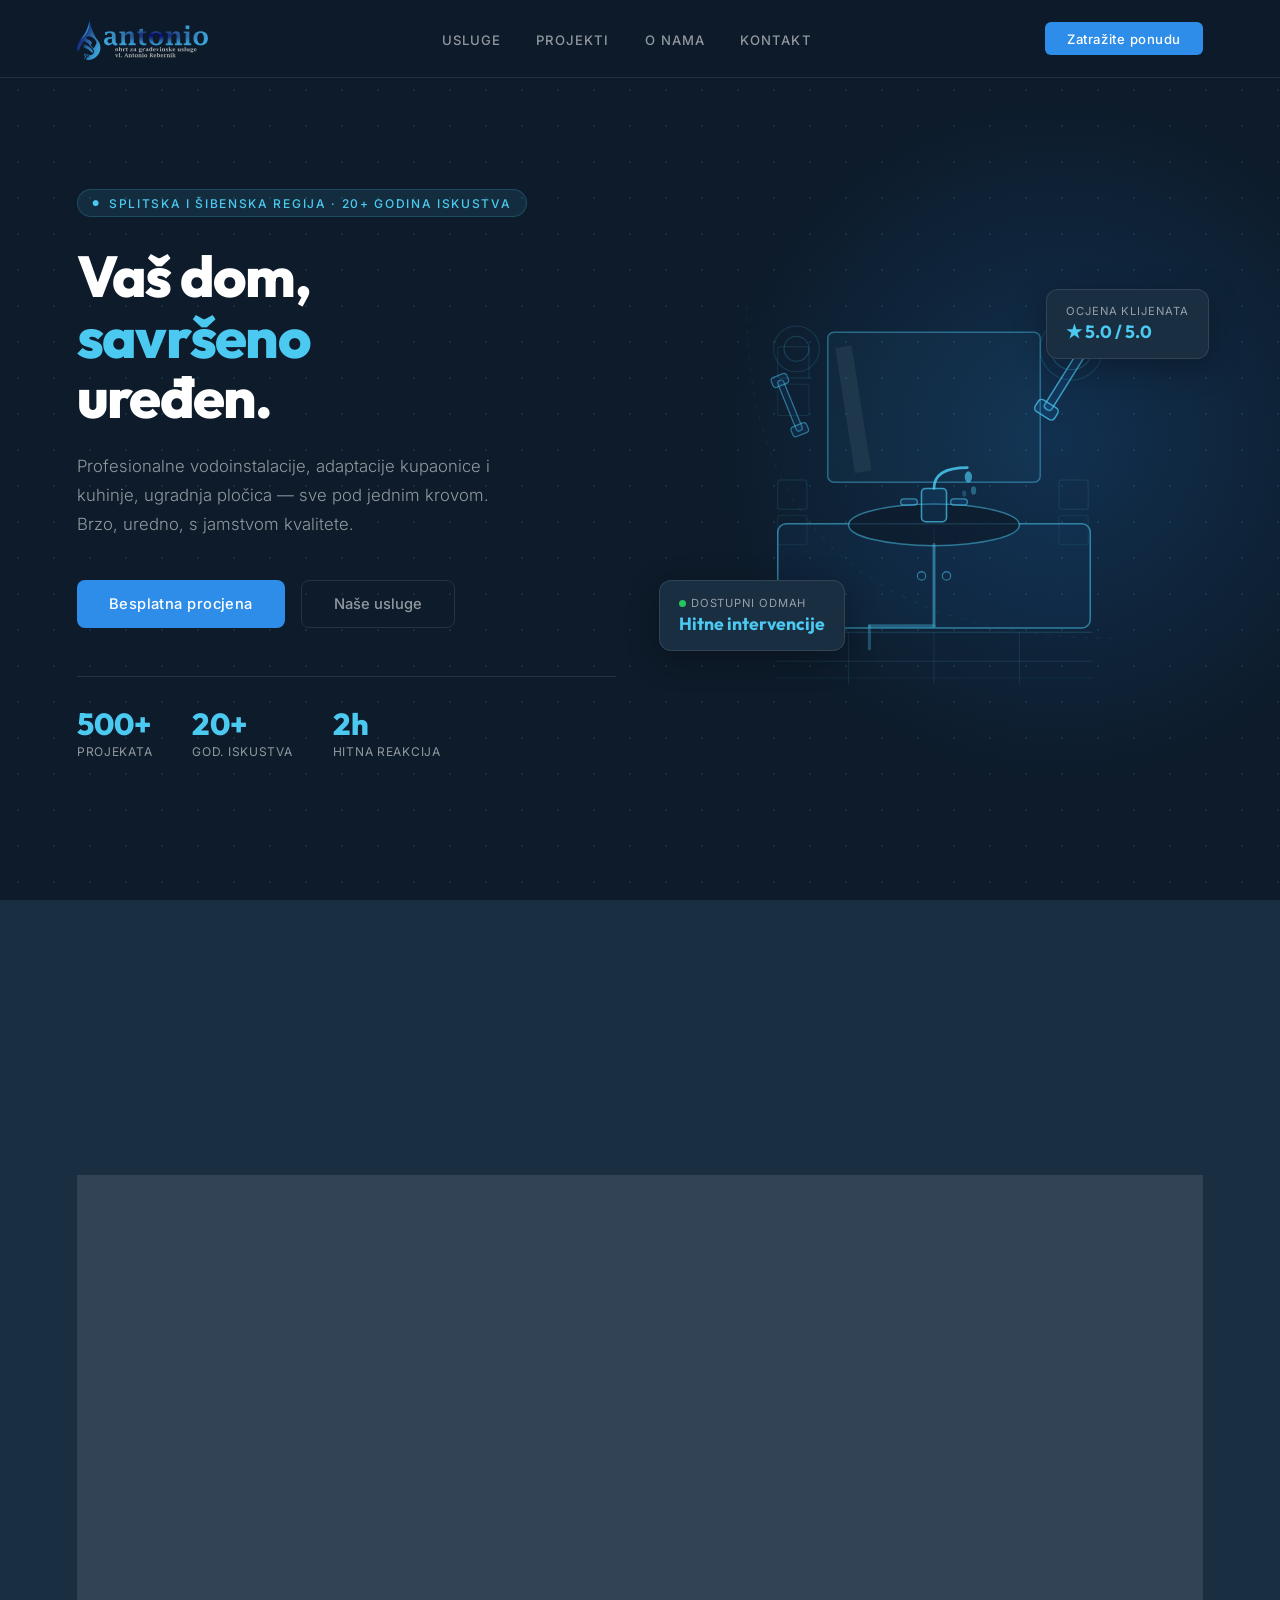
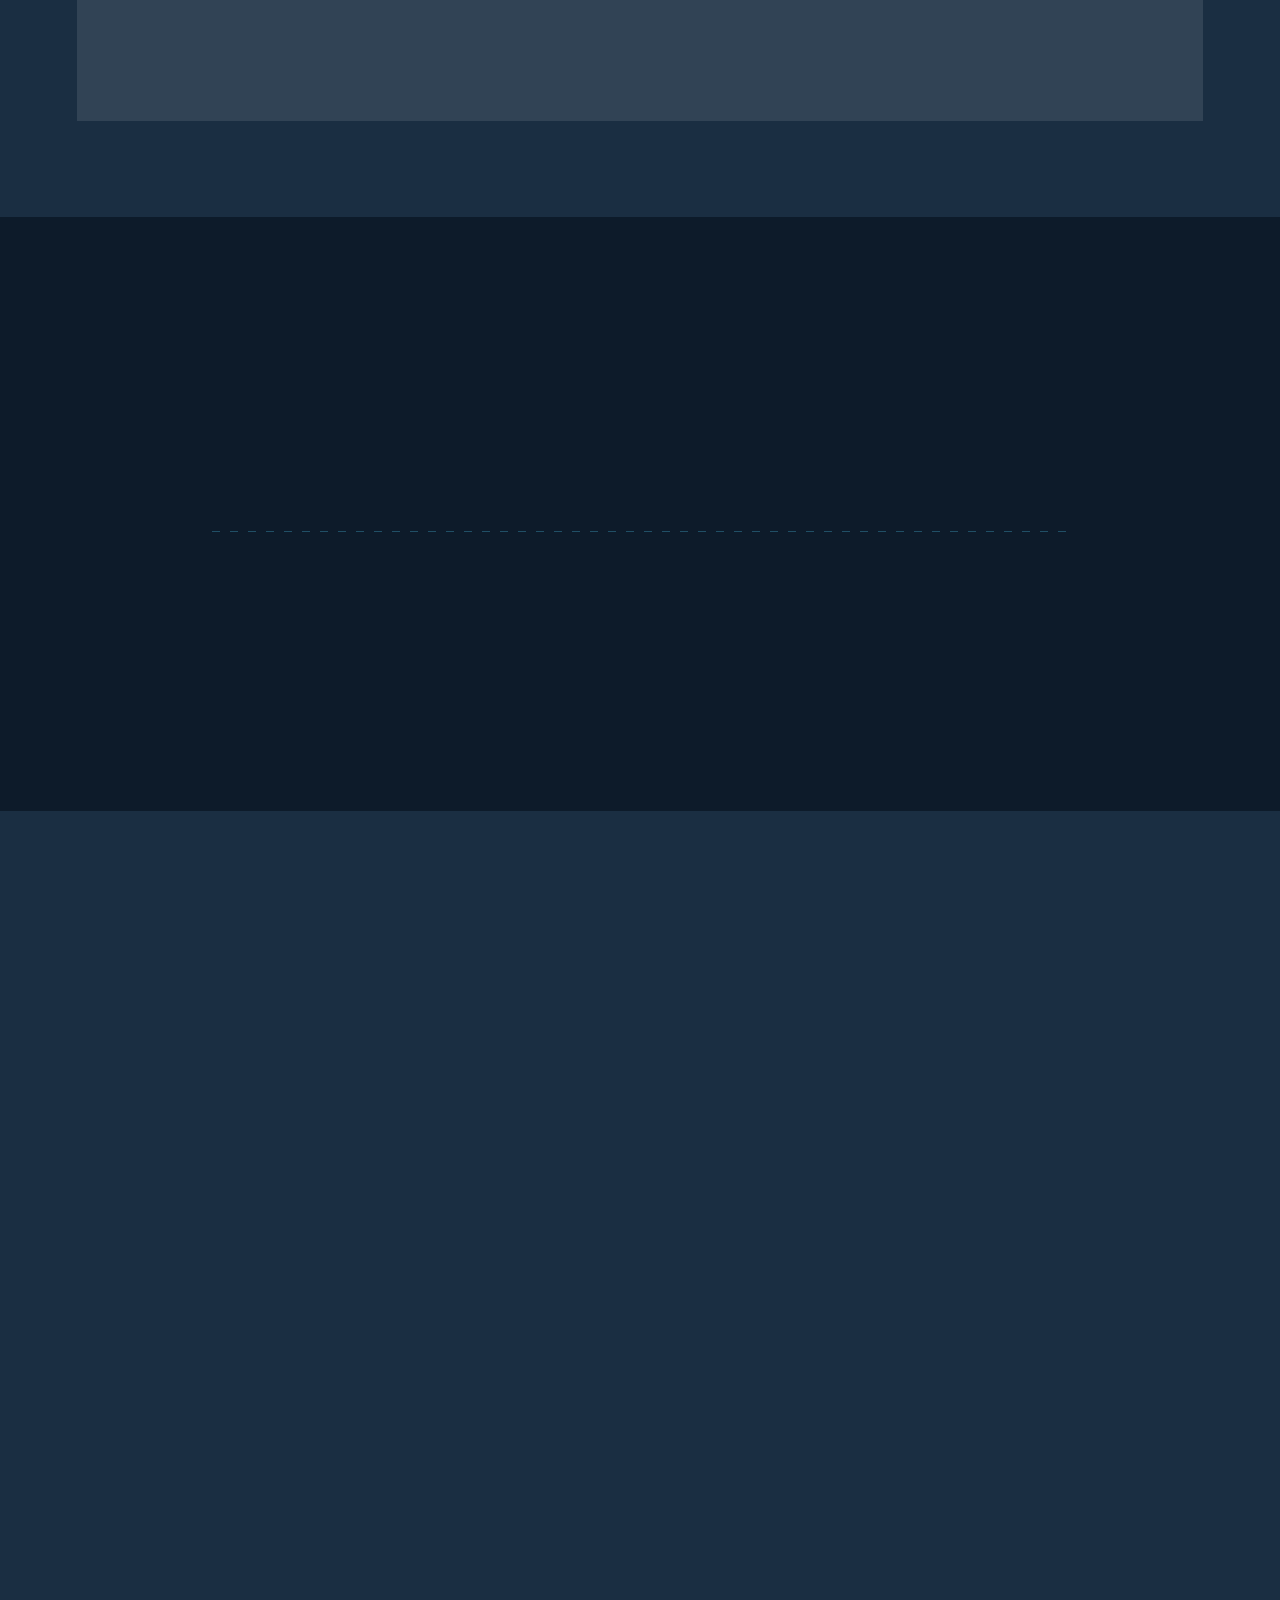
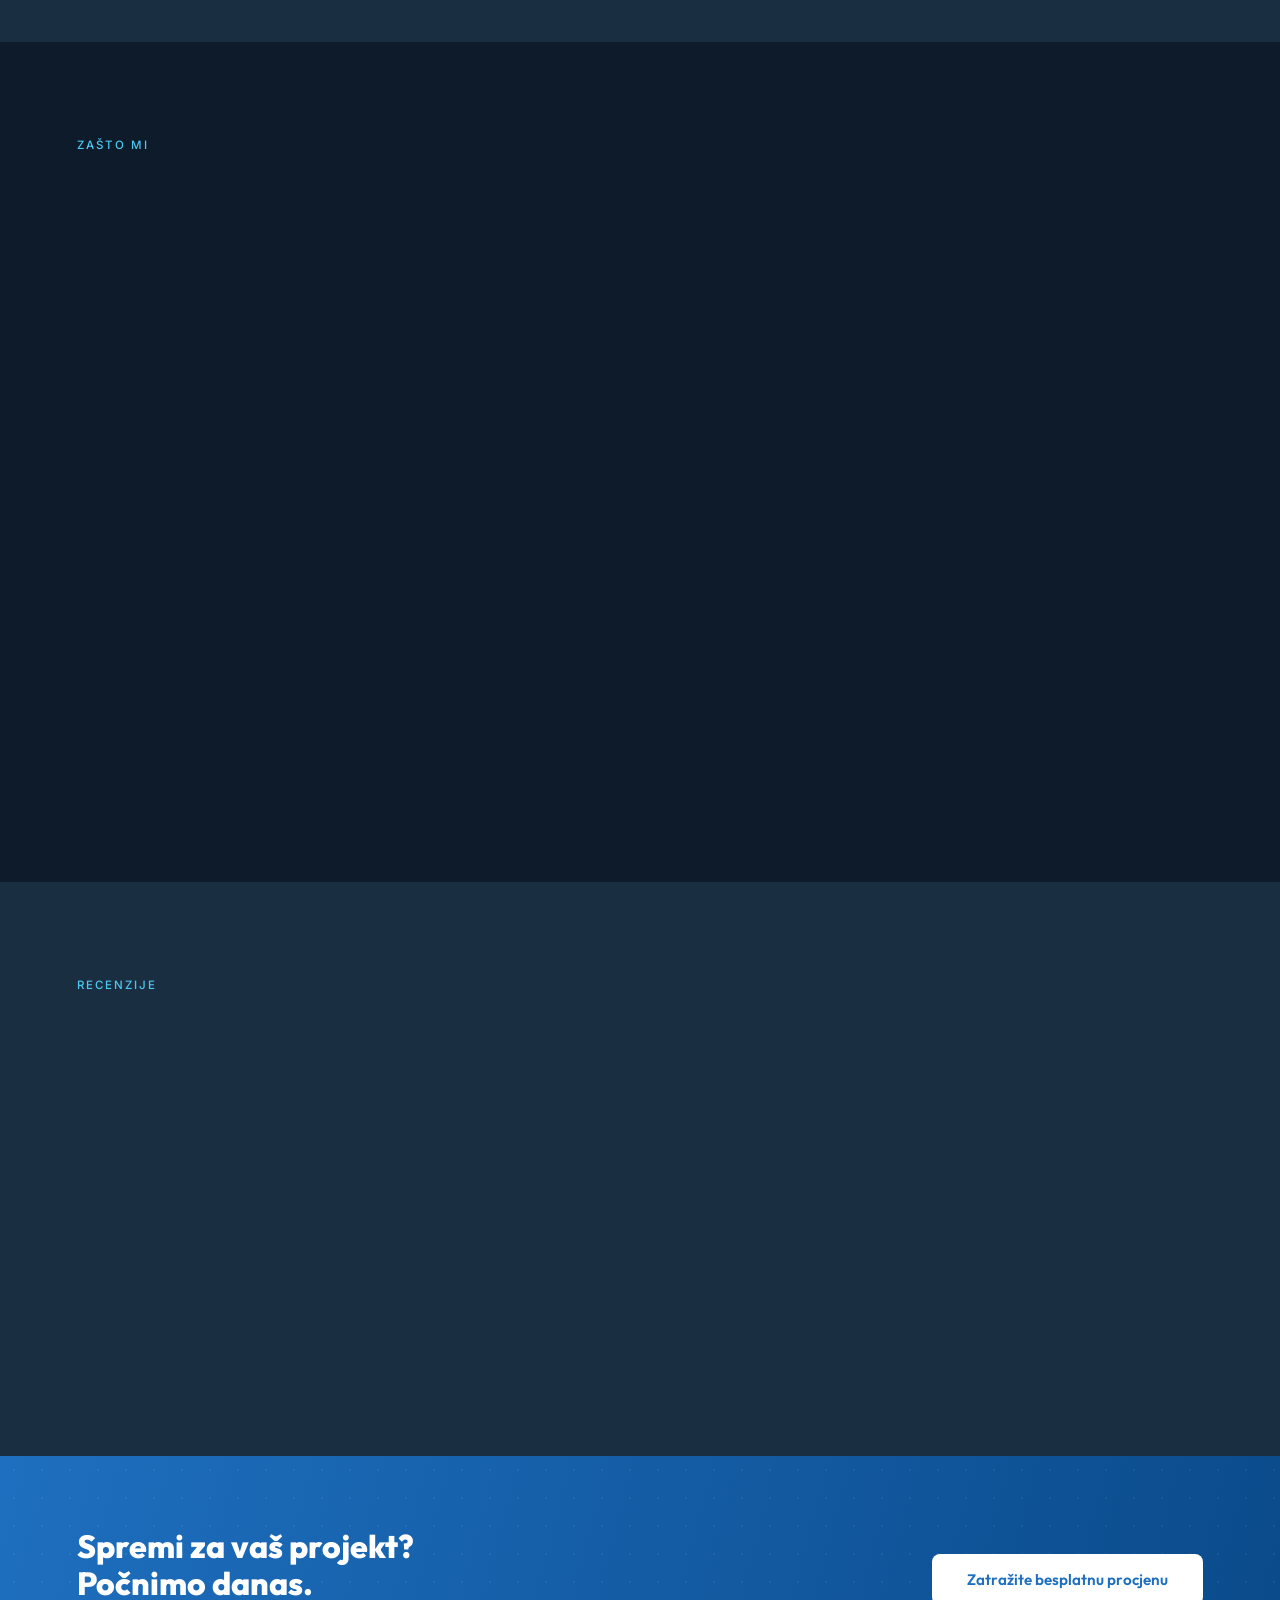
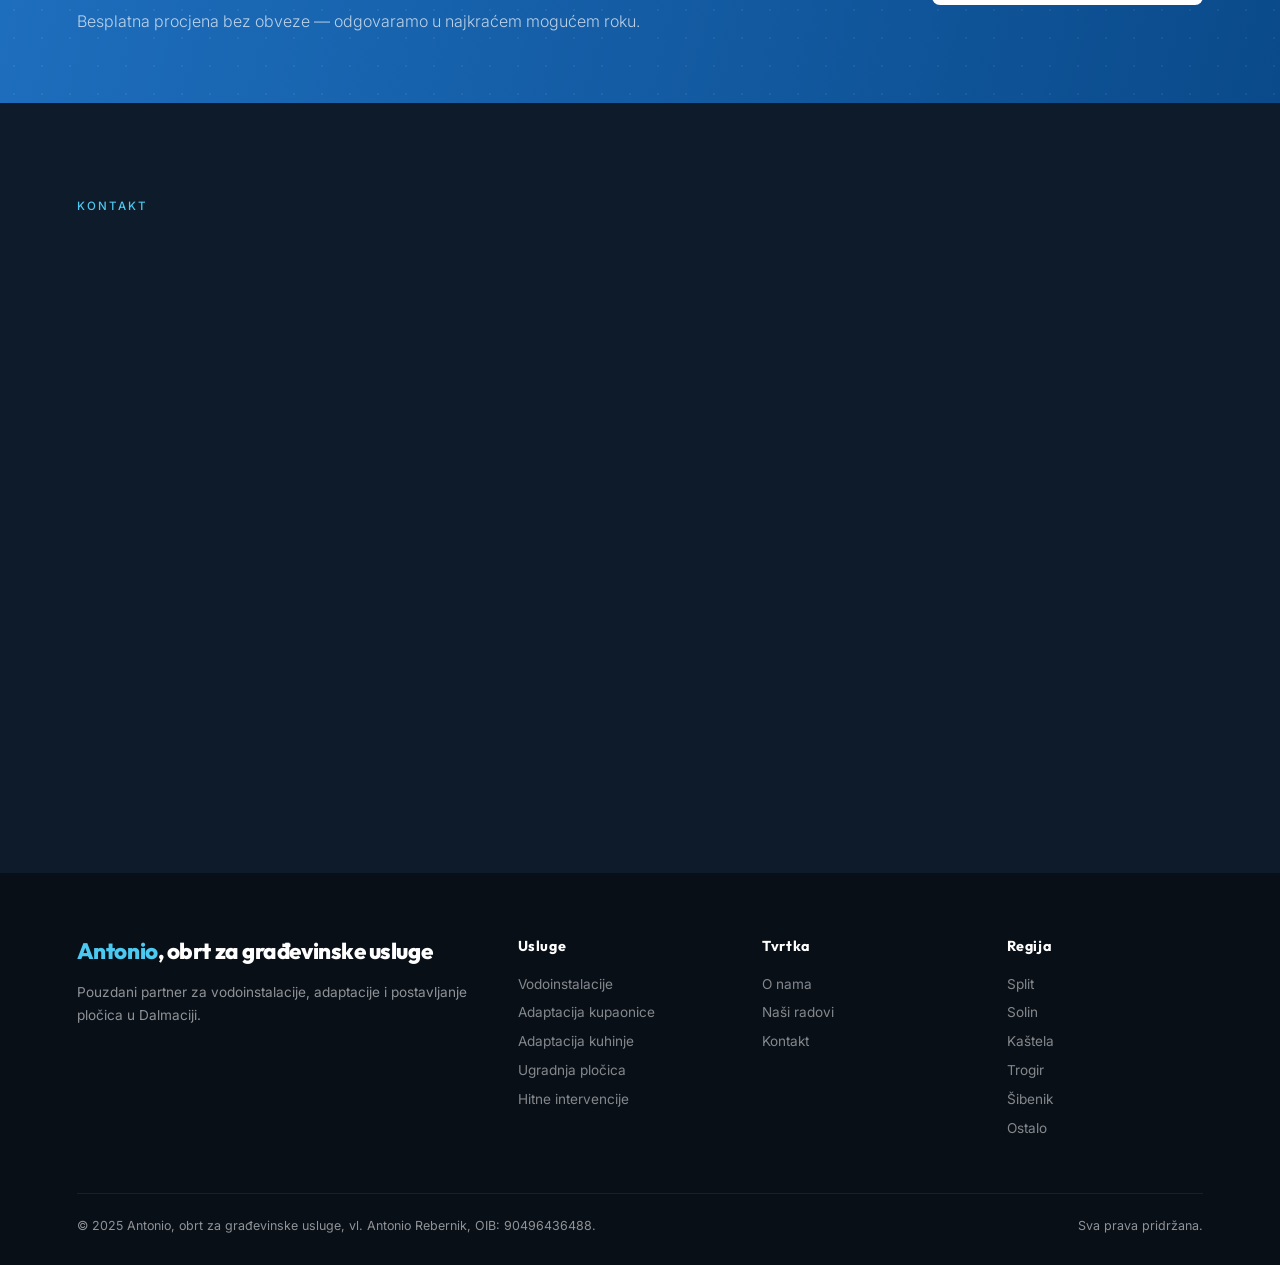
==== commit 10816556: "Update index.html" ====
--- a/index.html
+++ b/index.html
@@ -201,7 +201,7 @@
 
 <nav>
   <a href="#" style="display:flex;align-items:center;">
-    <img src="antonio-voda.svg" alt="Antonio" style="height:42px;width:auto;">
+    <img src="logo.svg" alt="Antonio" style="height:42px;width:auto;">
   </a>
   <ul class="nav-links">
     <li><a href="#usluge">Usluge</a></li>
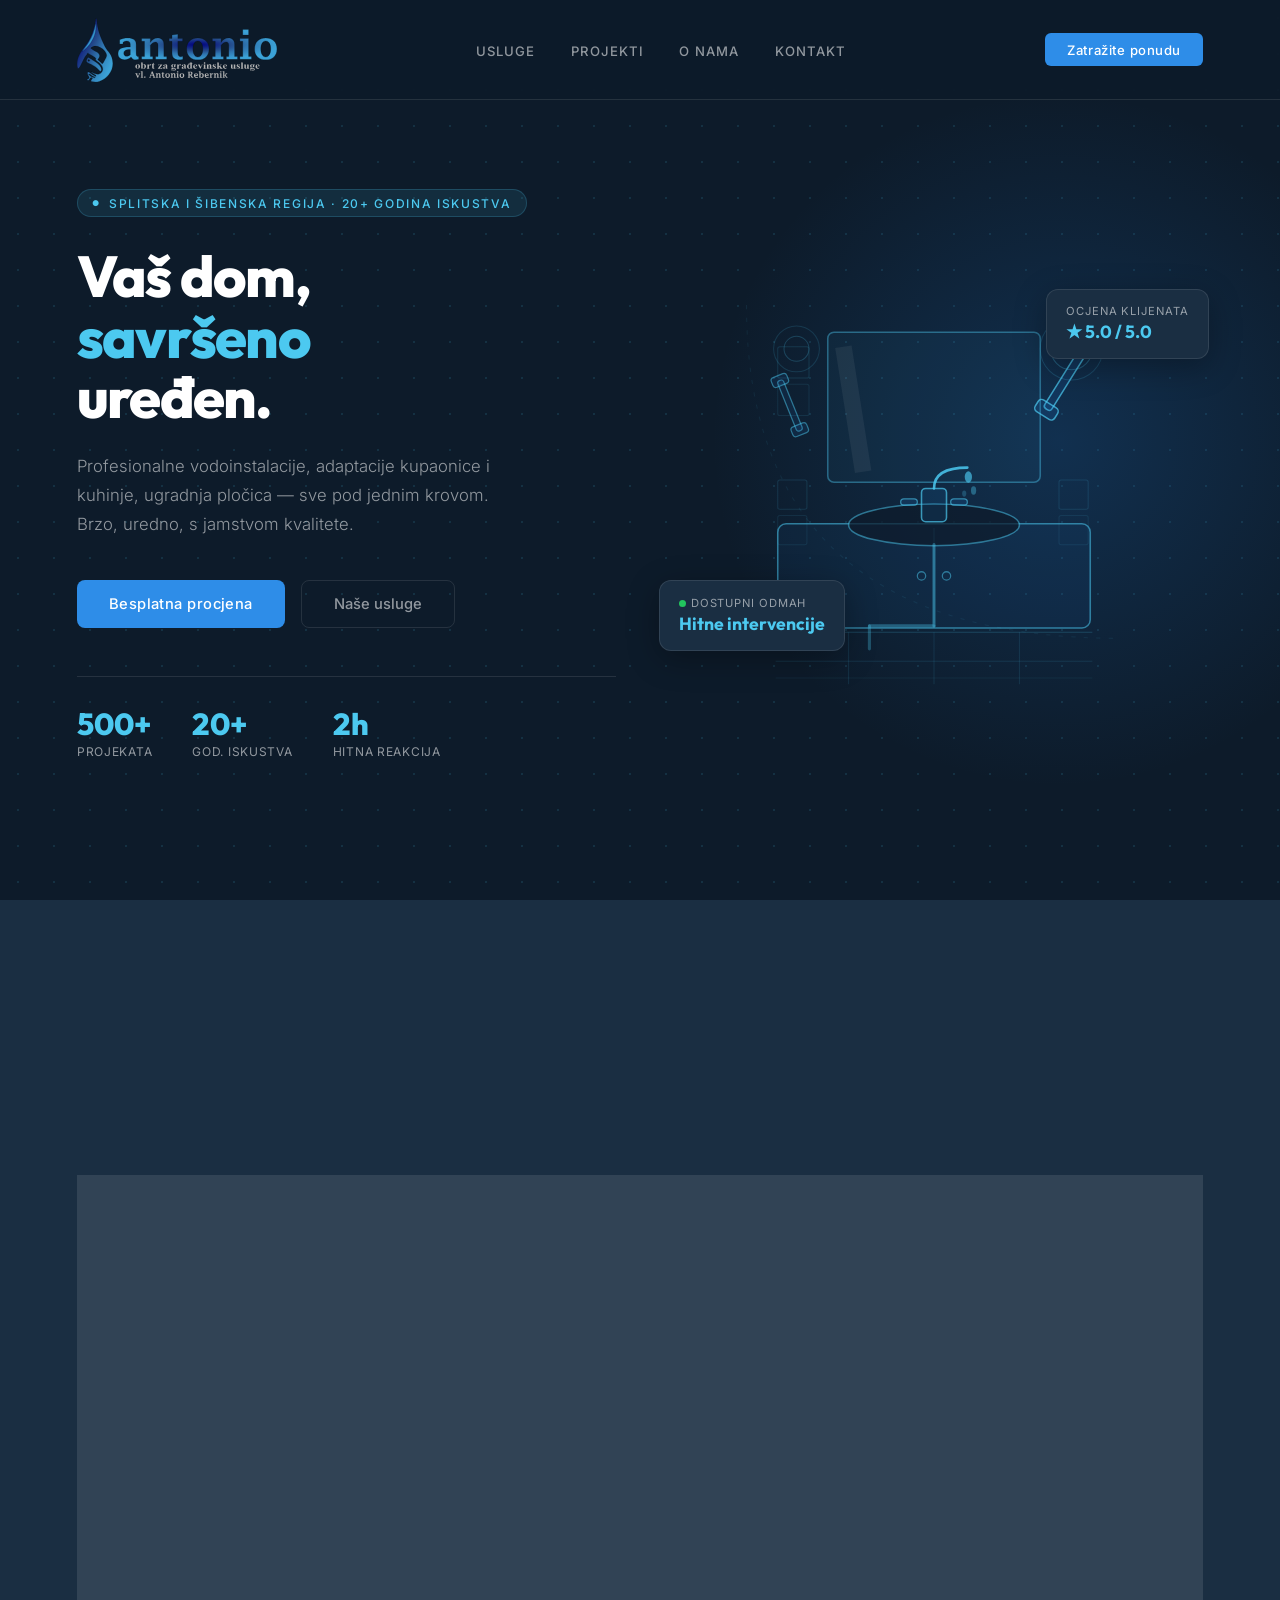
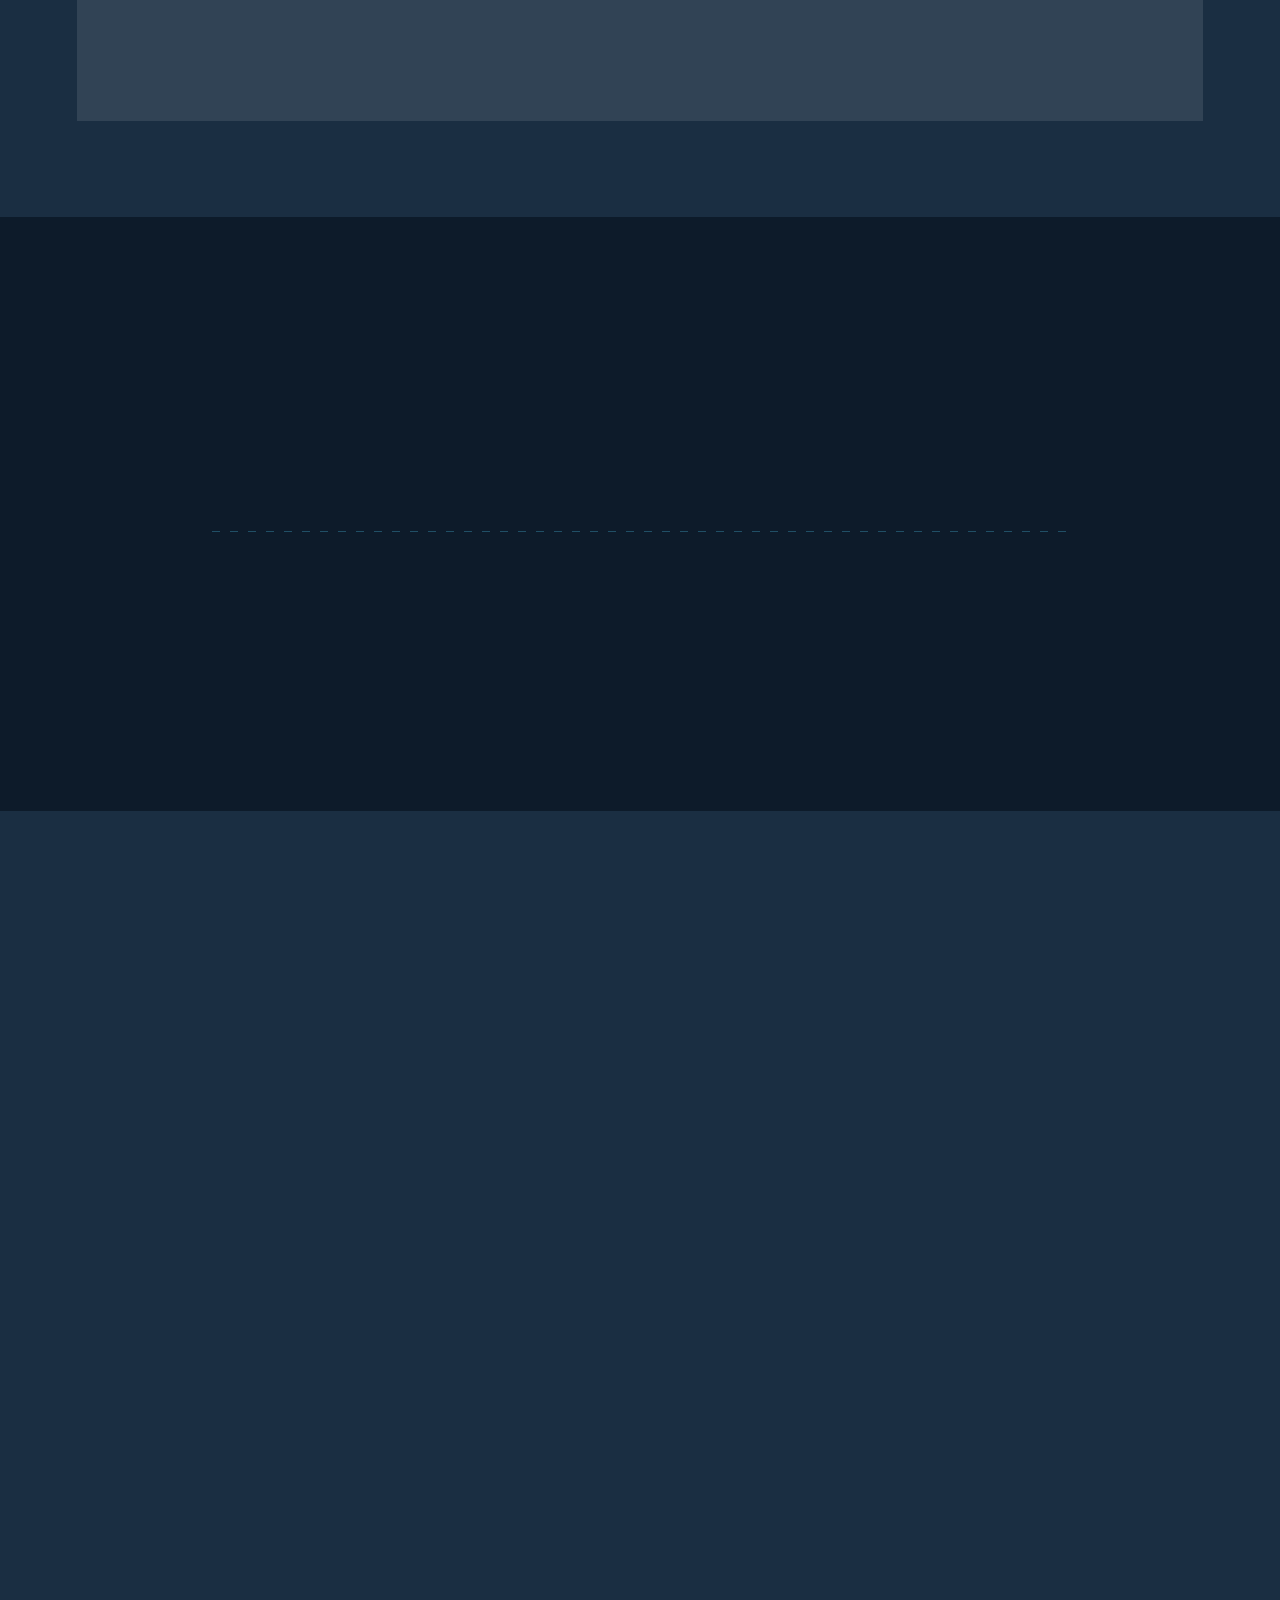
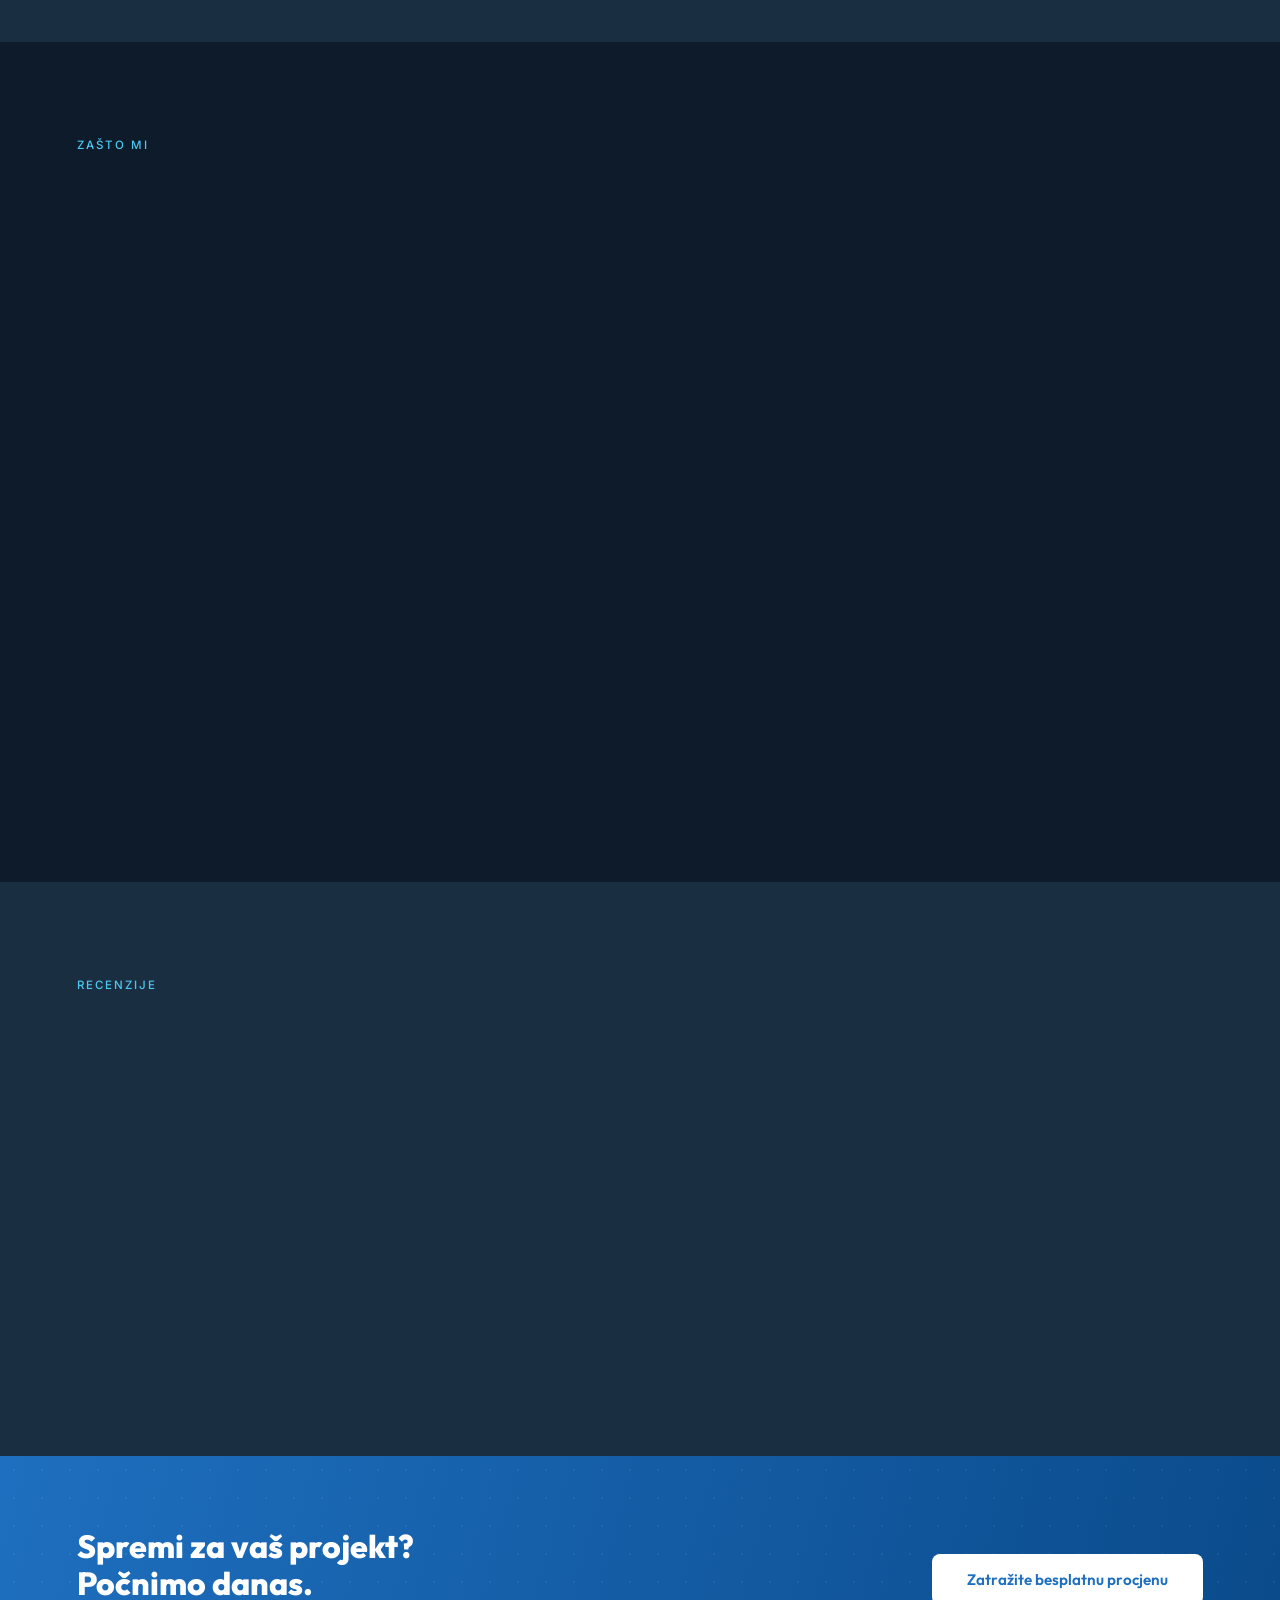
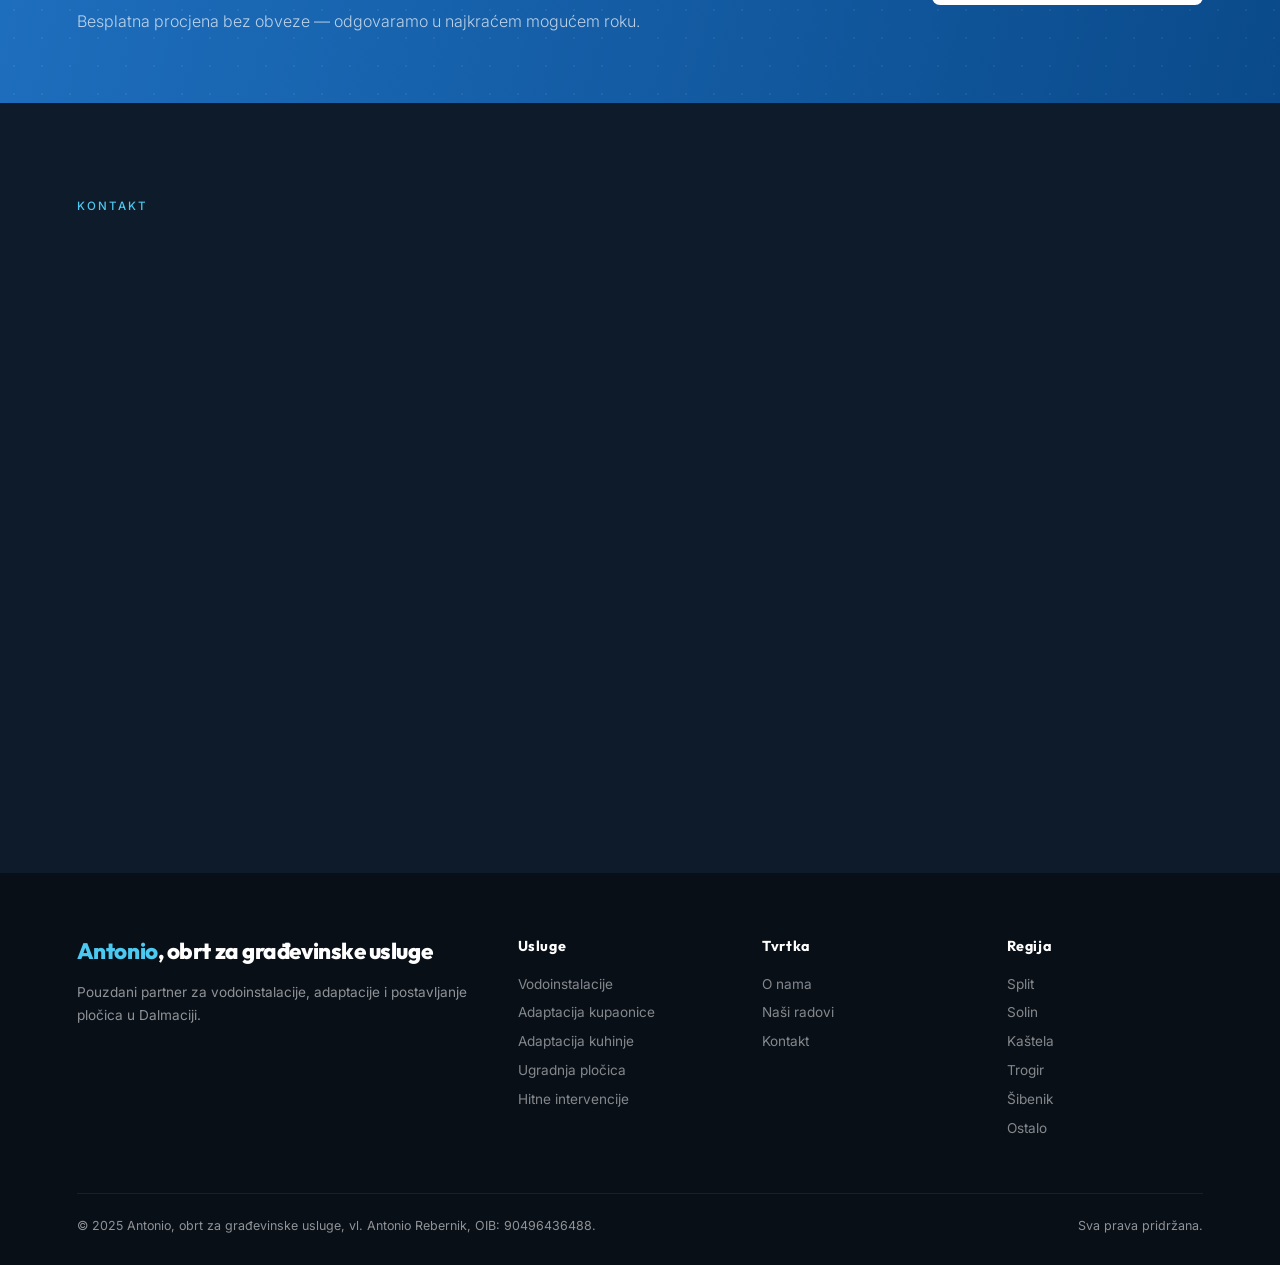
==== commit 12e13893: "Update index.html" ====
--- a/index.html
+++ b/index.html
@@ -201,7 +201,7 @@
 
 <nav>
   <a href="#" style="display:flex;align-items:center;">
-    <img src="logo.svg" alt="Antonio" style="height:42px;width:auto;">
+    <img src="logo.svg" alt="Antonio" style="height:64px;width:auto;">
   </a>
   <ul class="nav-links">
     <li><a href="#usluge">Usluge</a></li>
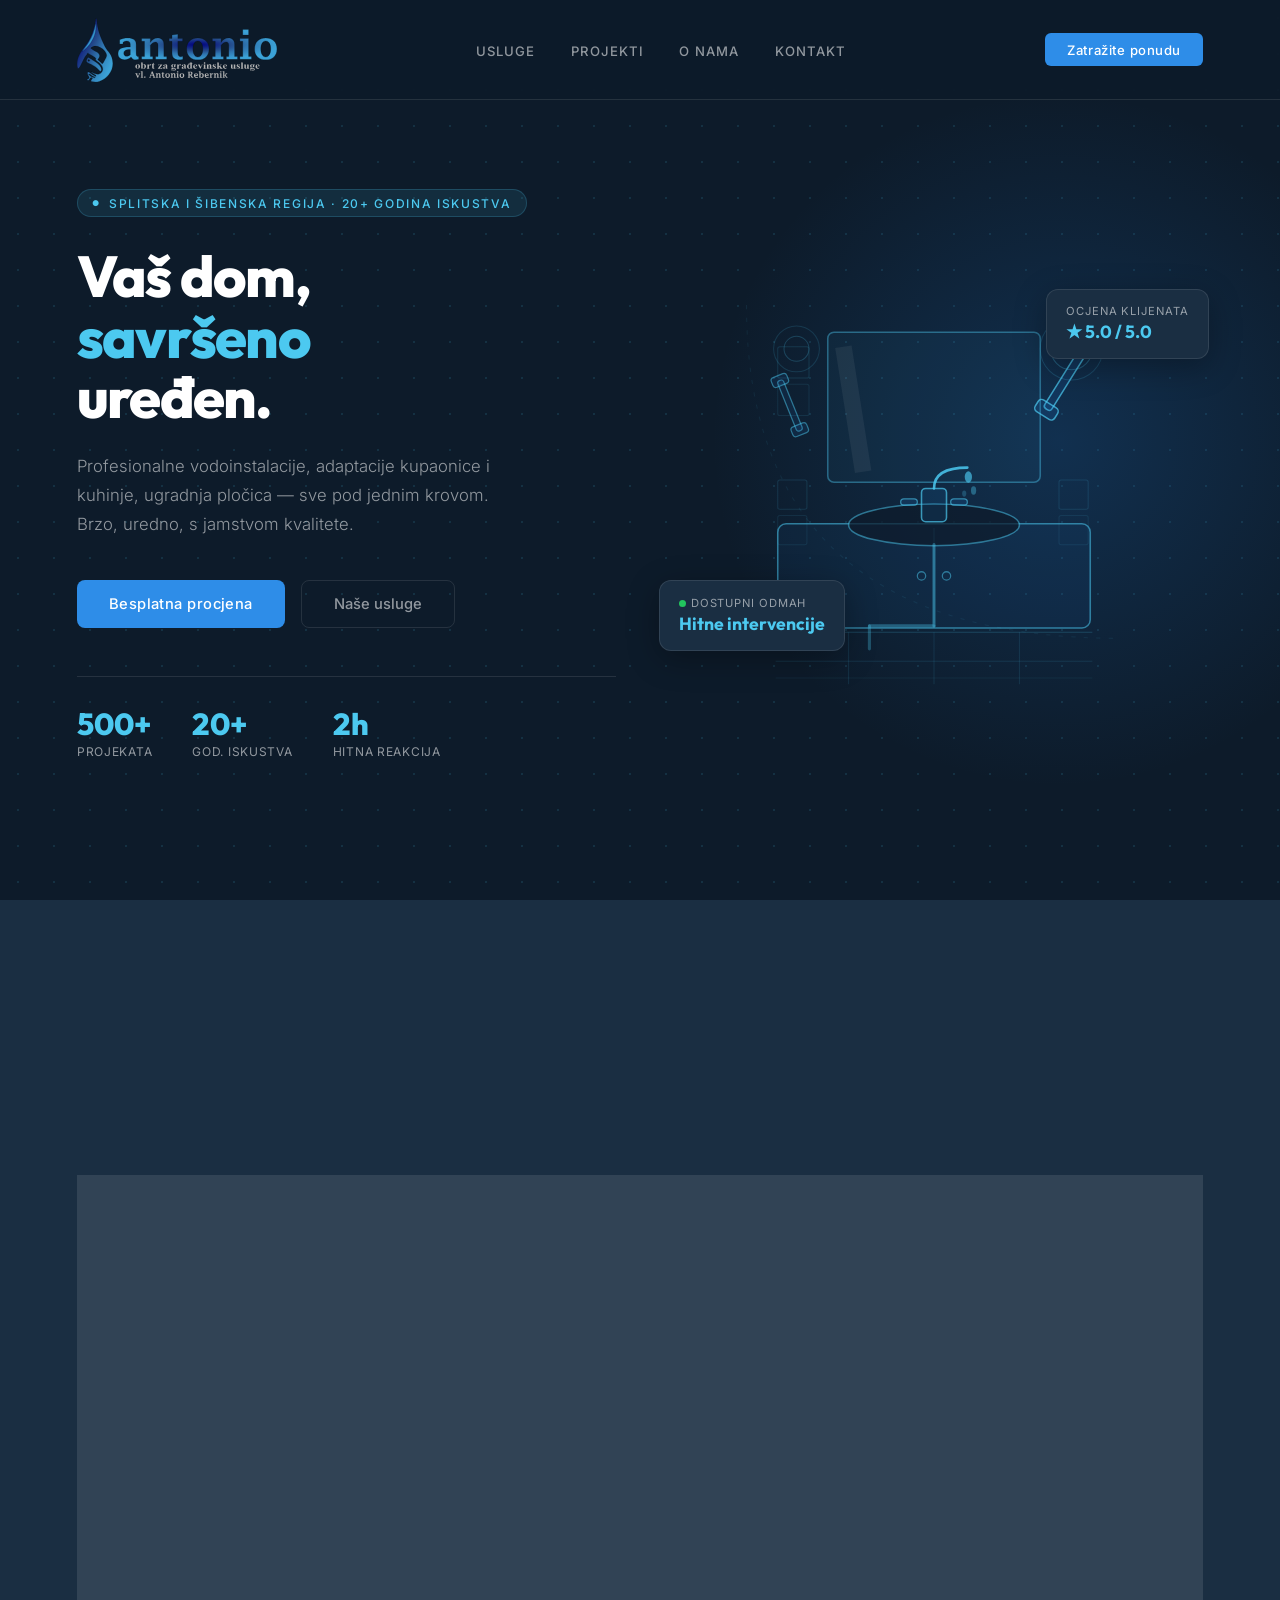
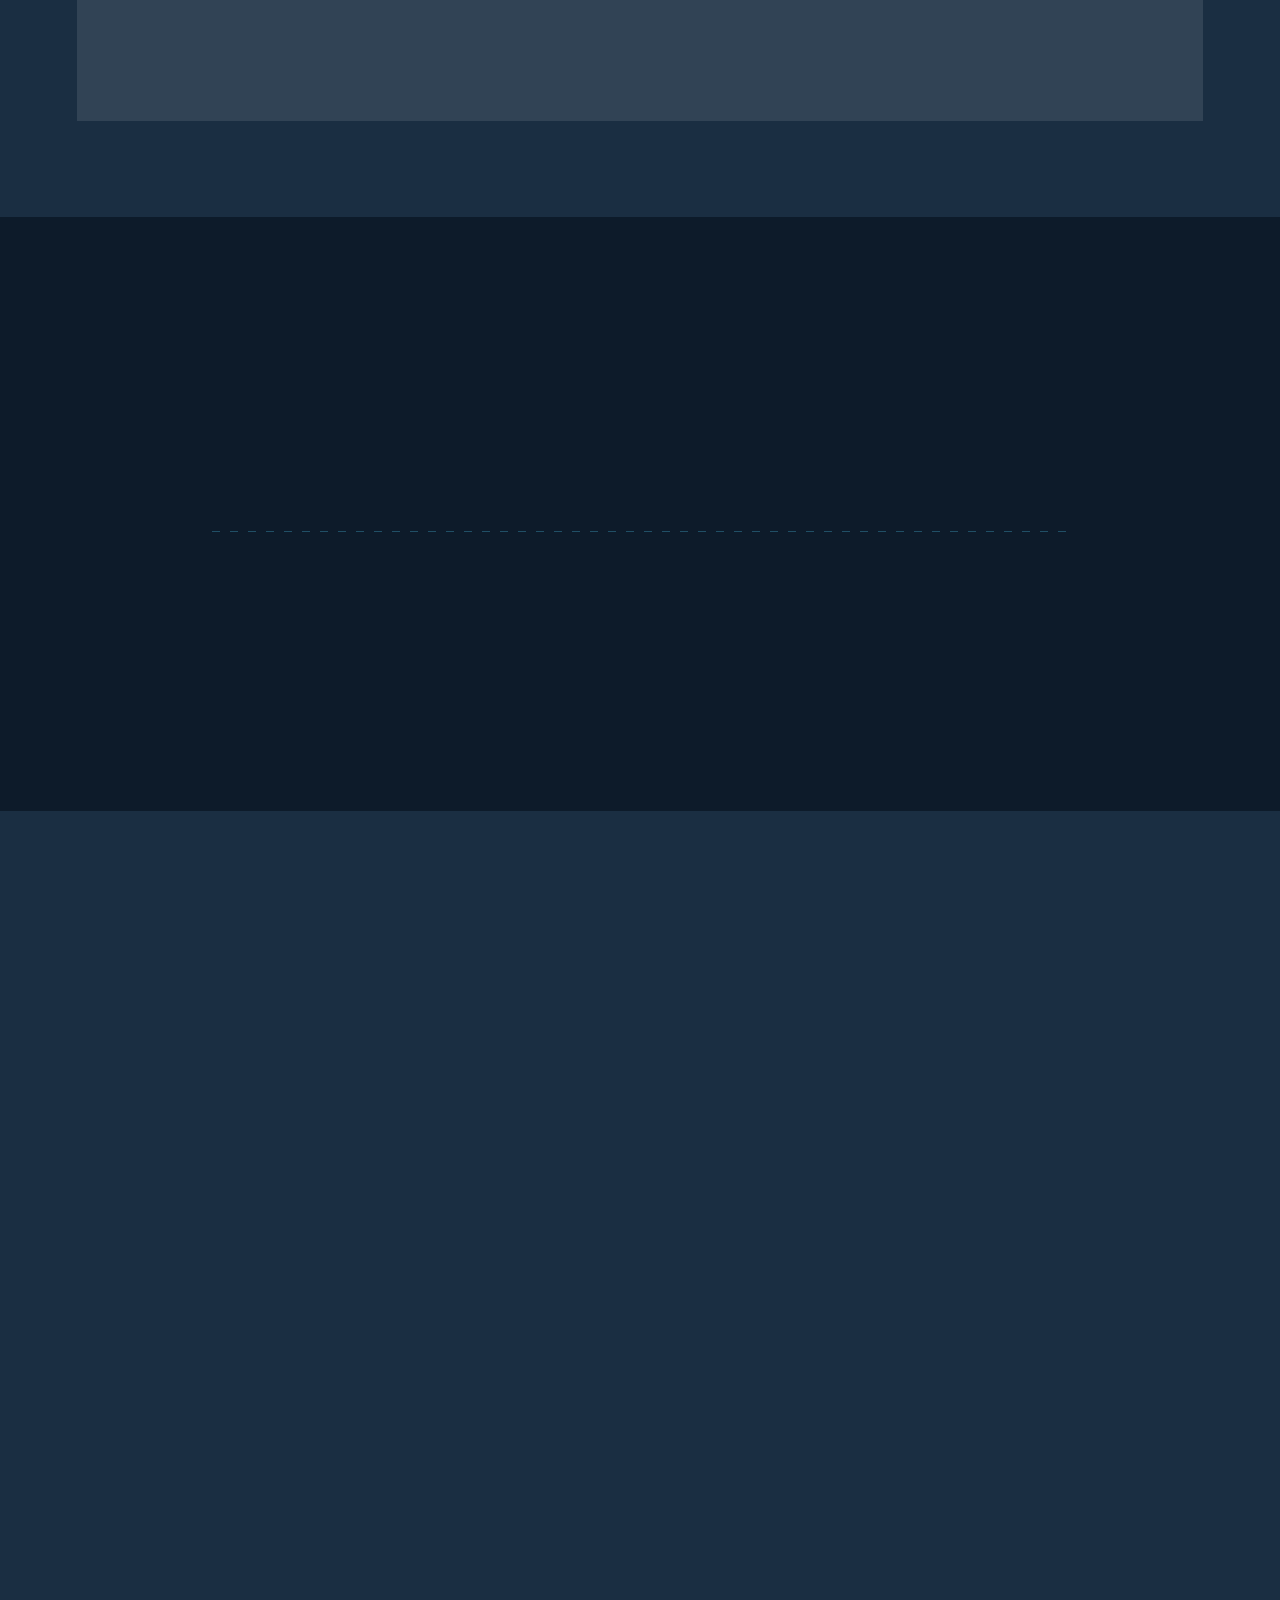
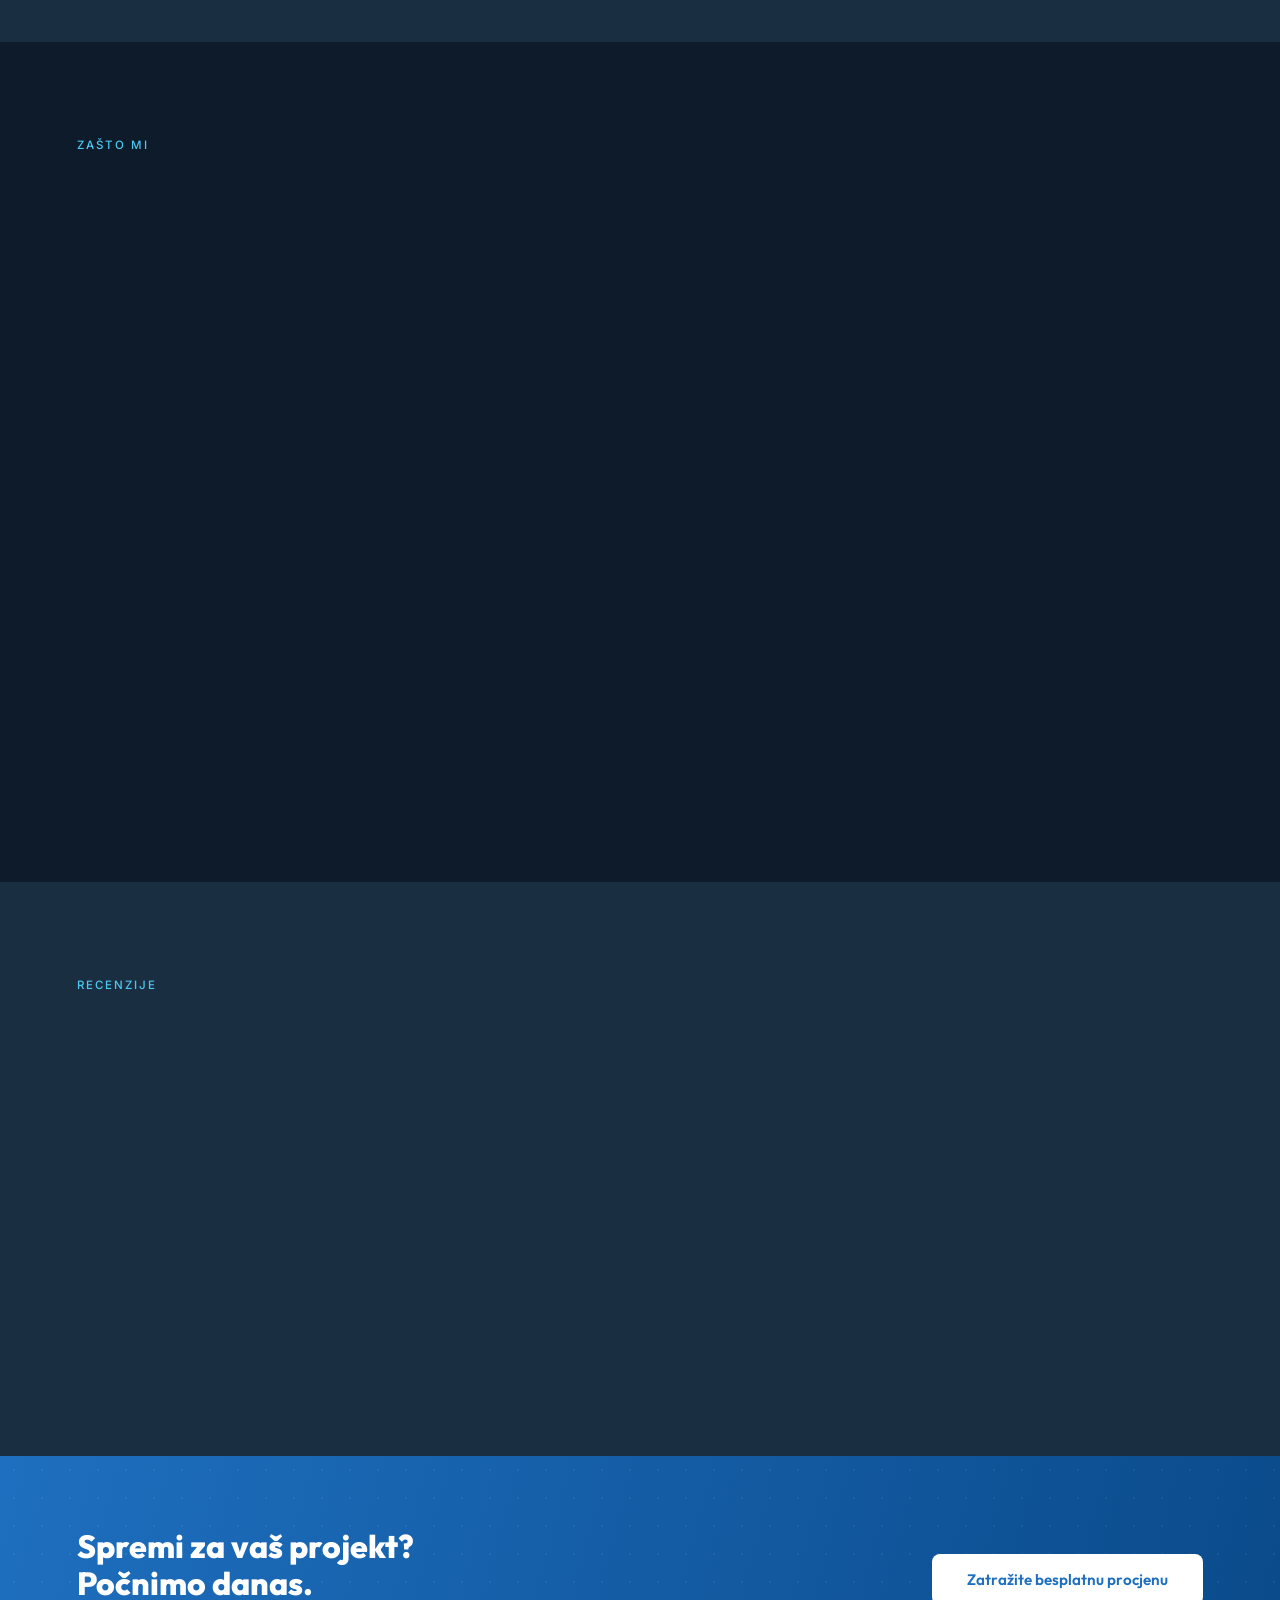
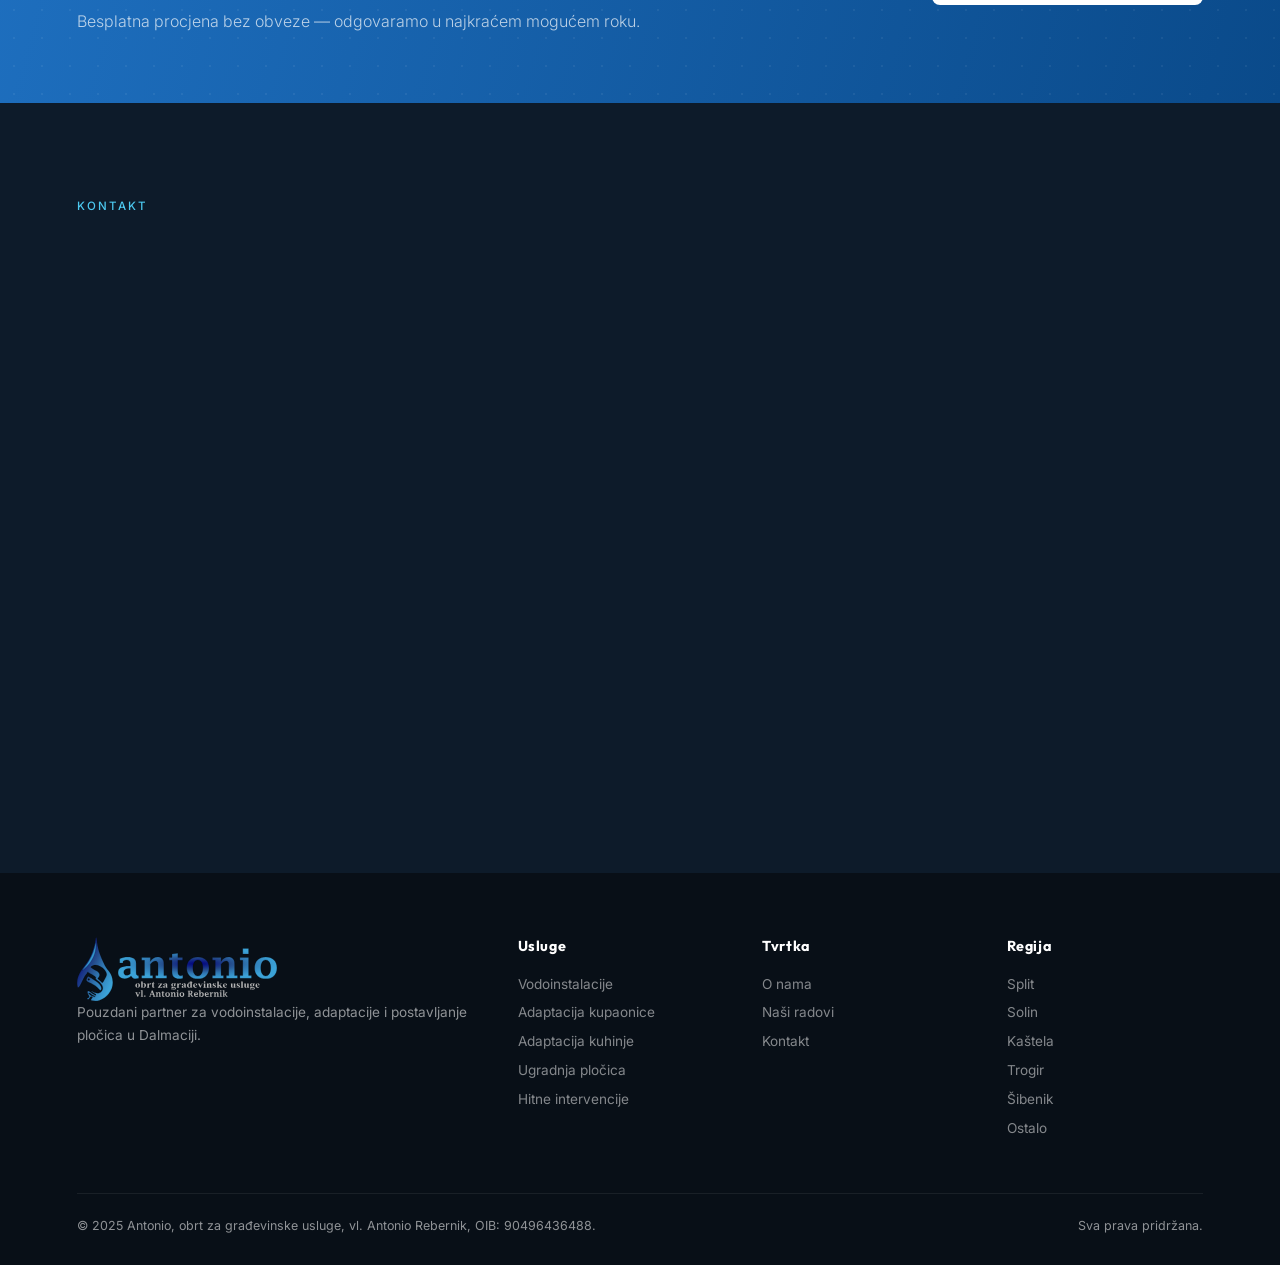
==== commit 76e6fba5: "Update index.html" ====
--- a/index.html
+++ b/index.html
@@ -547,8 +547,9 @@
   <h2 class="sec-title reveal">Javite nam se</h2>
   <div class="contact-grid">
     <div class="reveal">
-      <h3>Antonio, obrt za građevinske usluge</h3>
-      <h4>vl. Antonio Rebernik</h4><br>
+      <a href="#" style="display:flex;align-items:center;">
+        <img src="logo.svg" alt="Antonio" style="height:64px;width:auto;">
+      </a><br><br>
       <div class="c-line"><span class="material-symbols-outlined">call</span><span>+385 92 1487 193</span></div>
       <div class="c-line"><span class="material-symbols-outlined">mail</span><span>info@antonio-voda.hr</span></div>
       <div class="c-line"><span class="material-symbols-outlined">schedule</span><span>Pon – Pet: 7:00 – 18:00<br>Subota: 8:00 – 14:00</span></div>
@@ -591,7 +592,9 @@
 <footer>
   <div class="footer-top">
     <div class="footer-brand">
-      <a class="logo" href="#"><span>Antonio</span>, obrt za građevinske usluge</a>
+      <a href="#" style="display:flex;align-items:center;">
+        <img src="logo.svg" alt="Antonio" style="height:64px;width:auto;">
+      </a>
       <p>Pouzdani partner za vodoinstalacije, adaptacije i postavljanje pločica u Dalmaciji.</p>
     </div>
     <div class="footer-col">
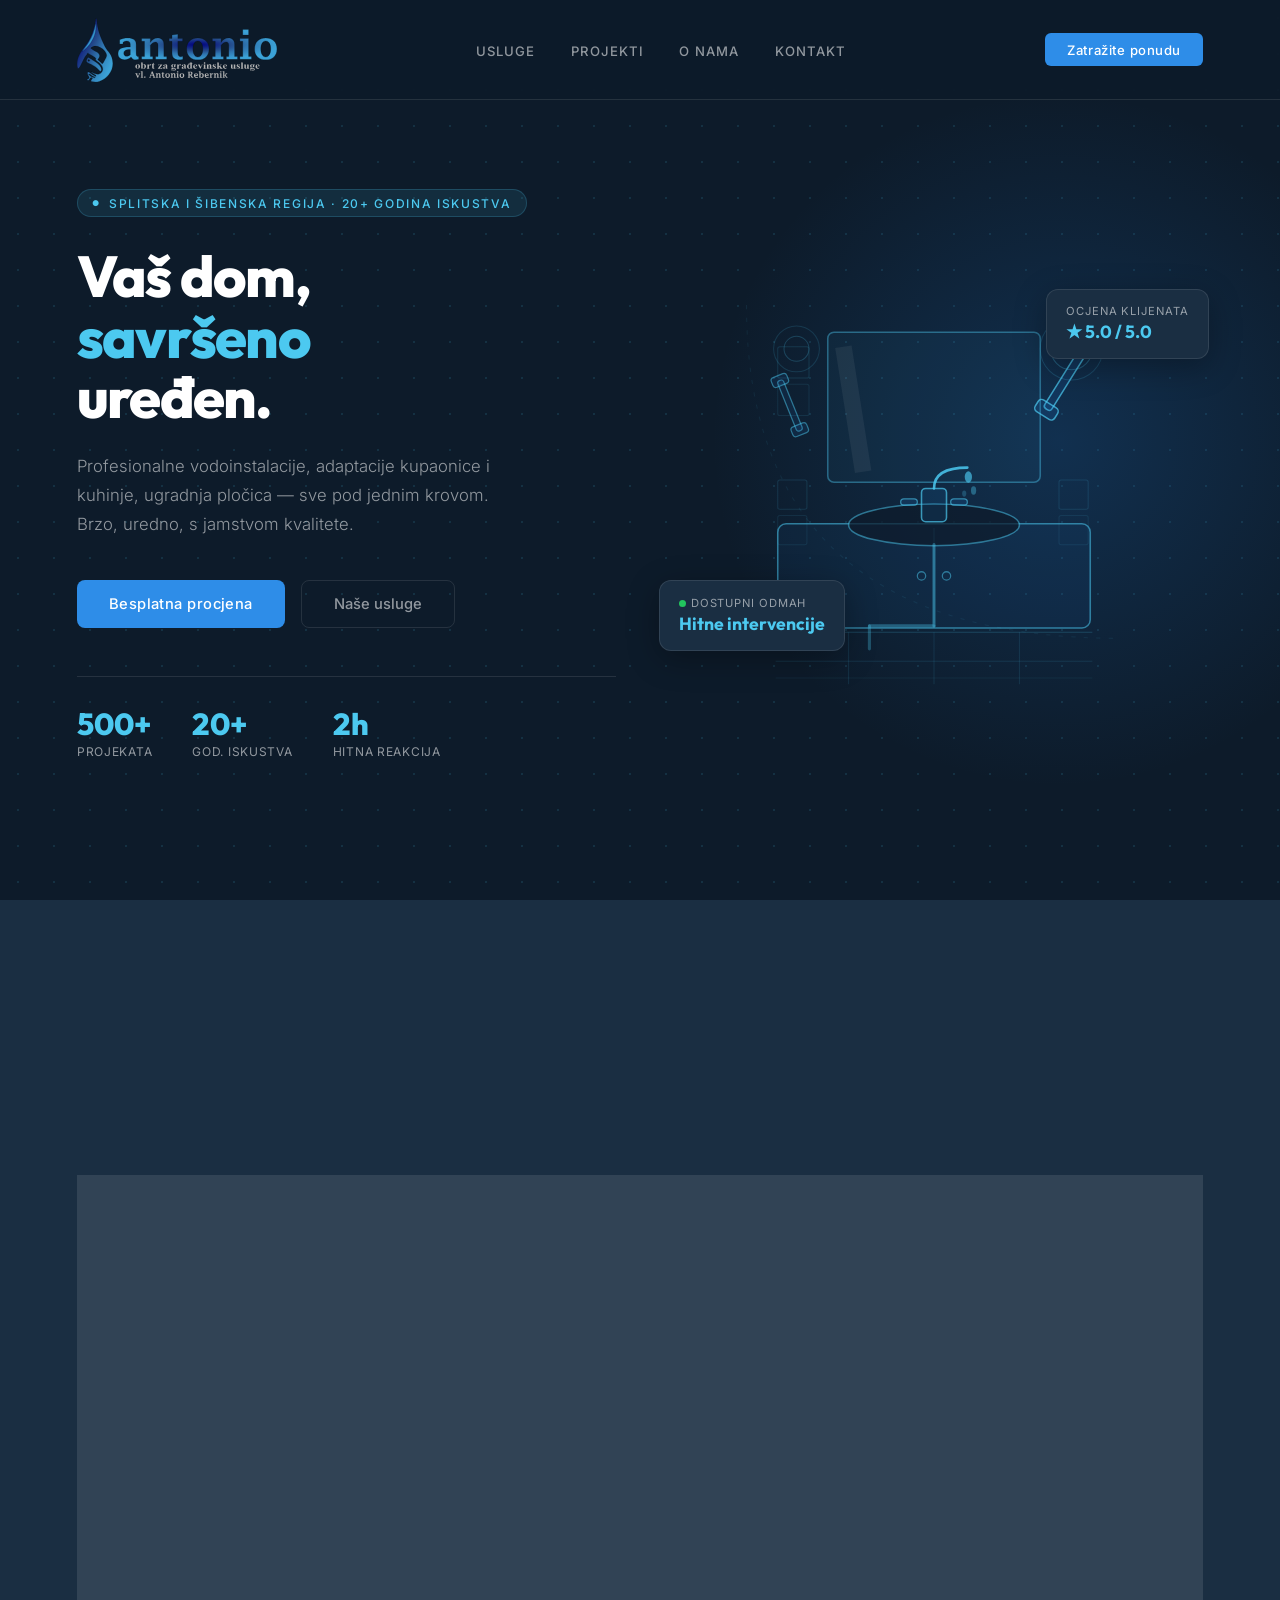
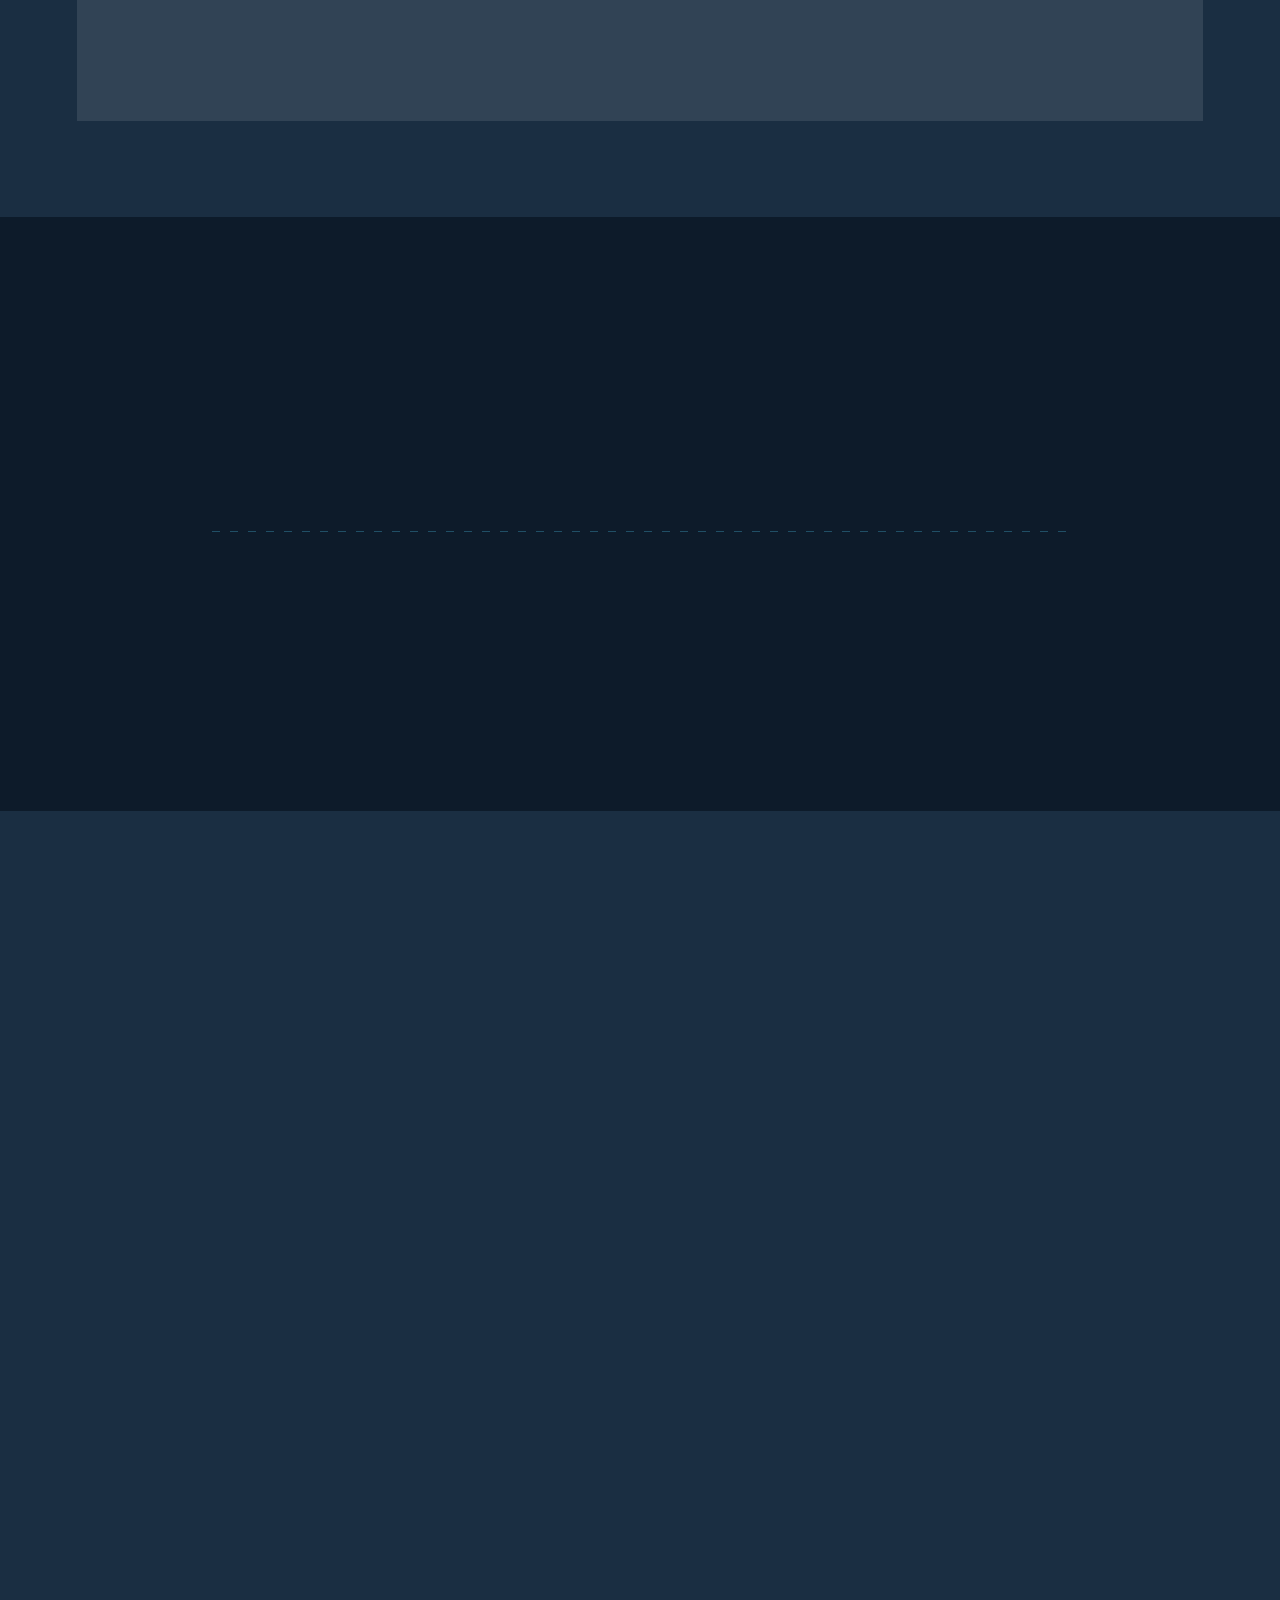
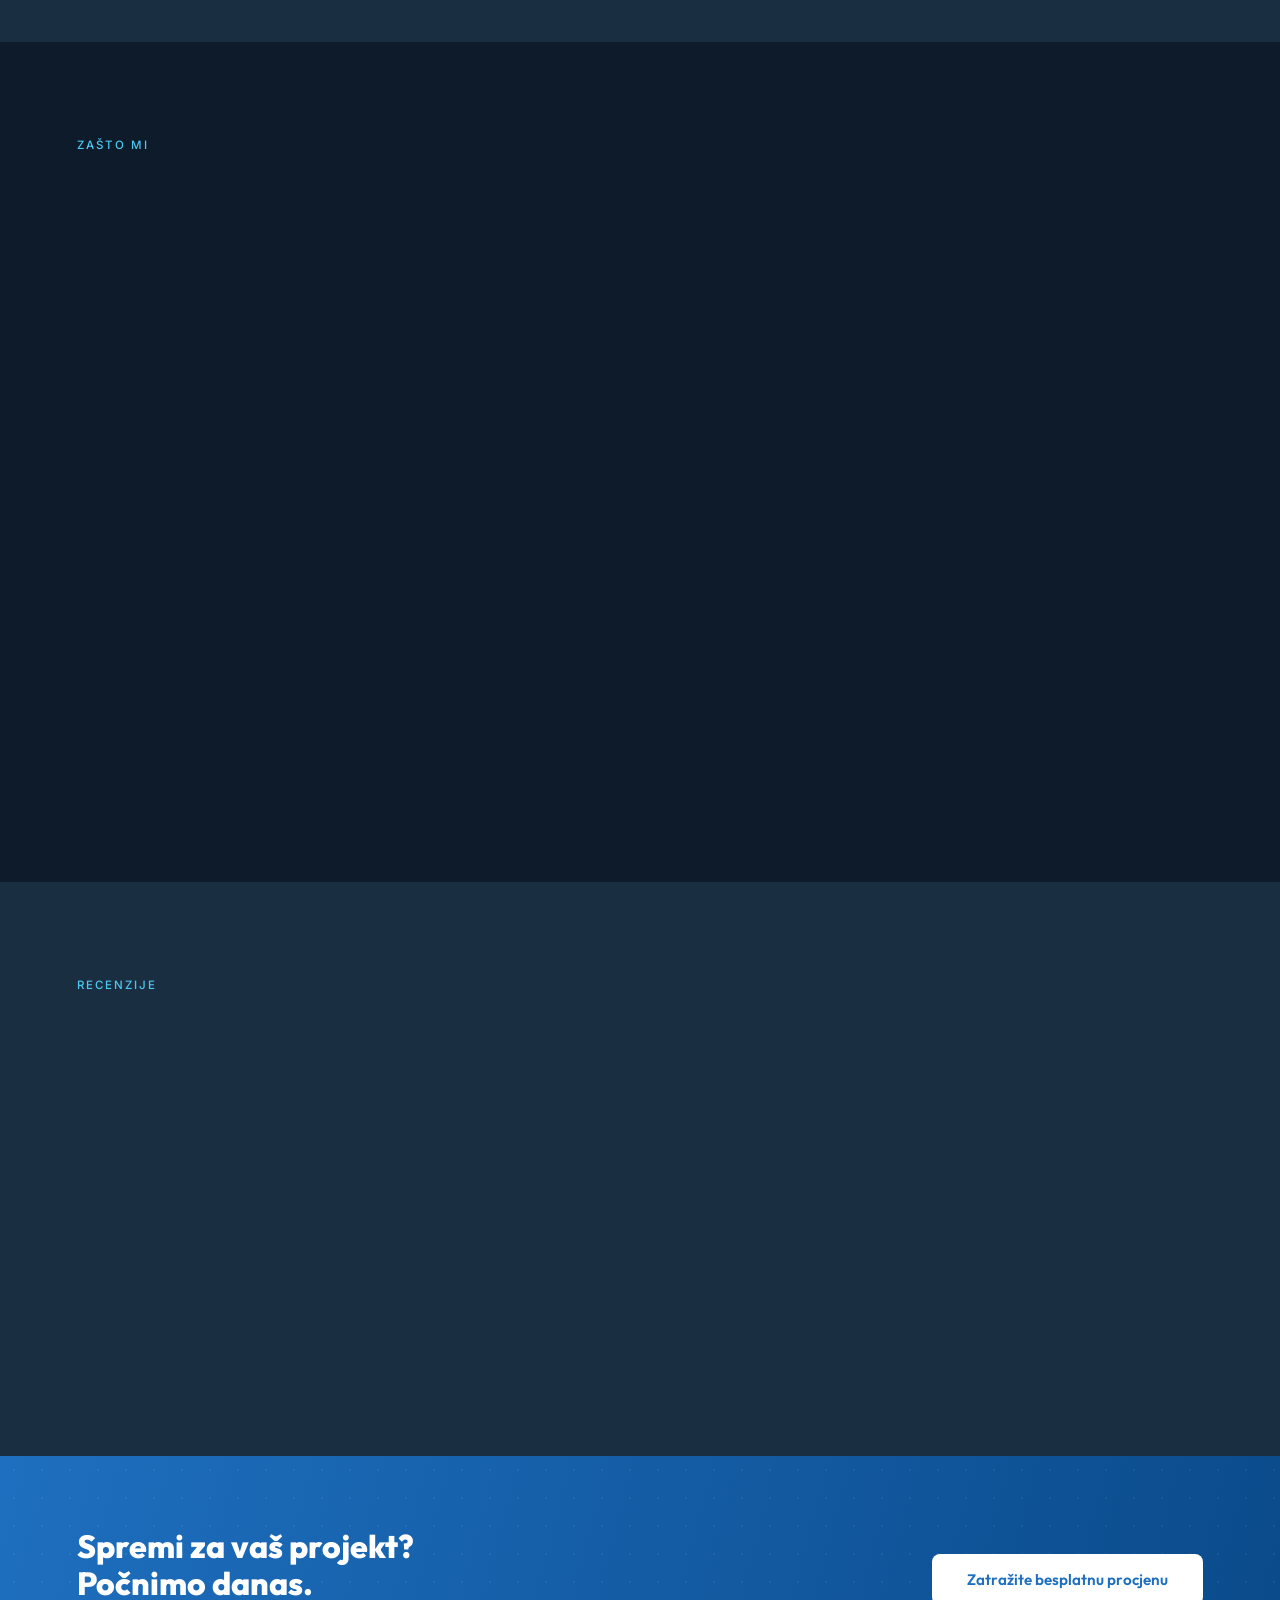
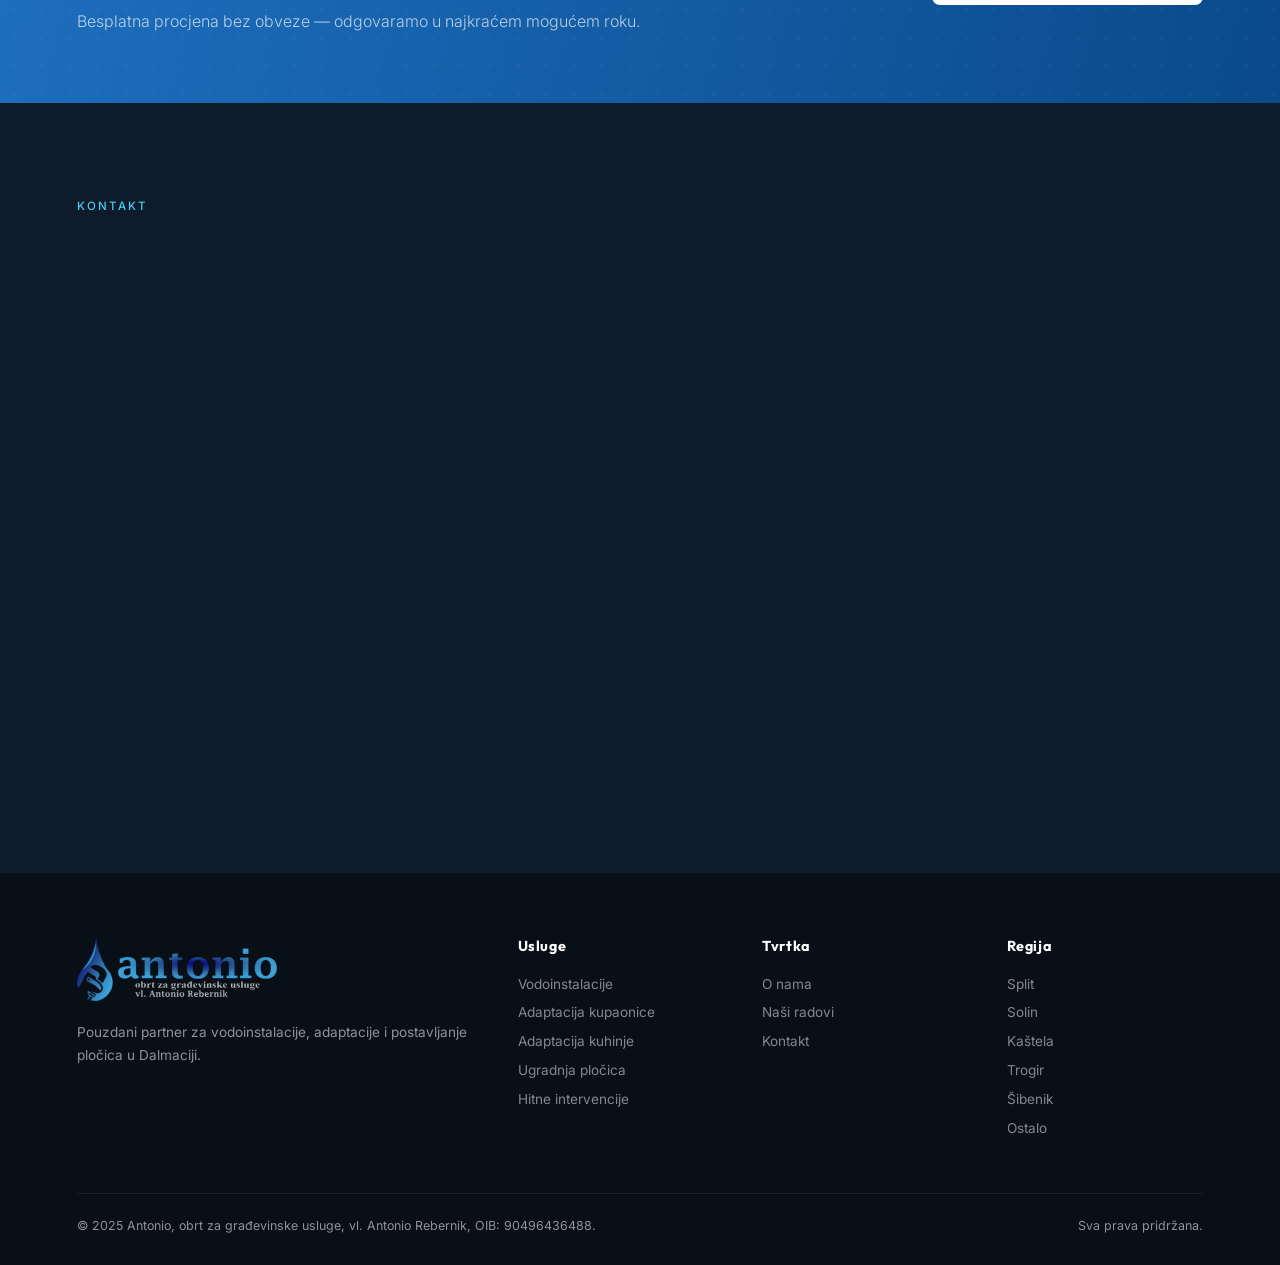
==== commit f2d42f18: "Update index.html" ====
--- a/index.html
+++ b/index.html
@@ -595,6 +595,7 @@
       <a href="#" style="display:flex;align-items:center;">
         <img src="logo.svg" alt="Antonio" style="height:64px;width:auto;">
       </a>
+      <br>
       <p>Pouzdani partner za vodoinstalacije, adaptacije i postavljanje pločica u Dalmaciji.</p>
     </div>
     <div class="footer-col">
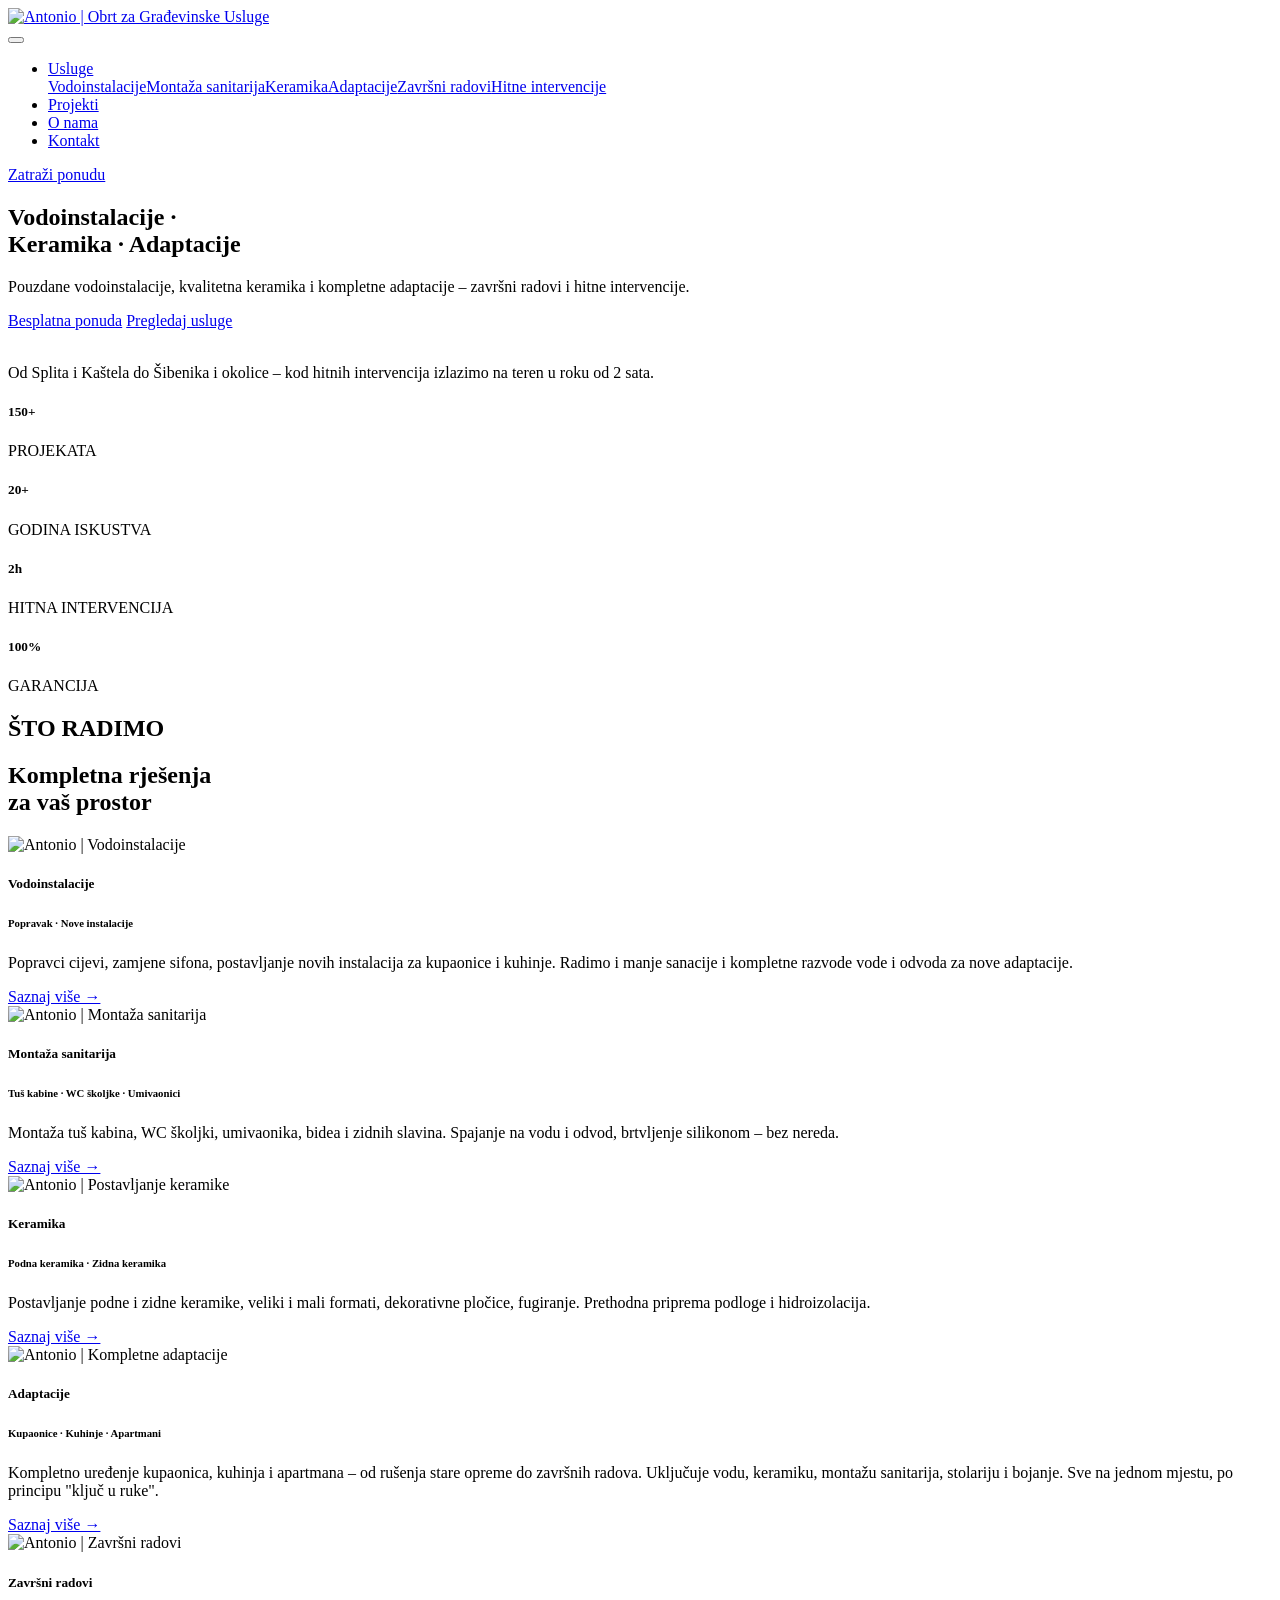
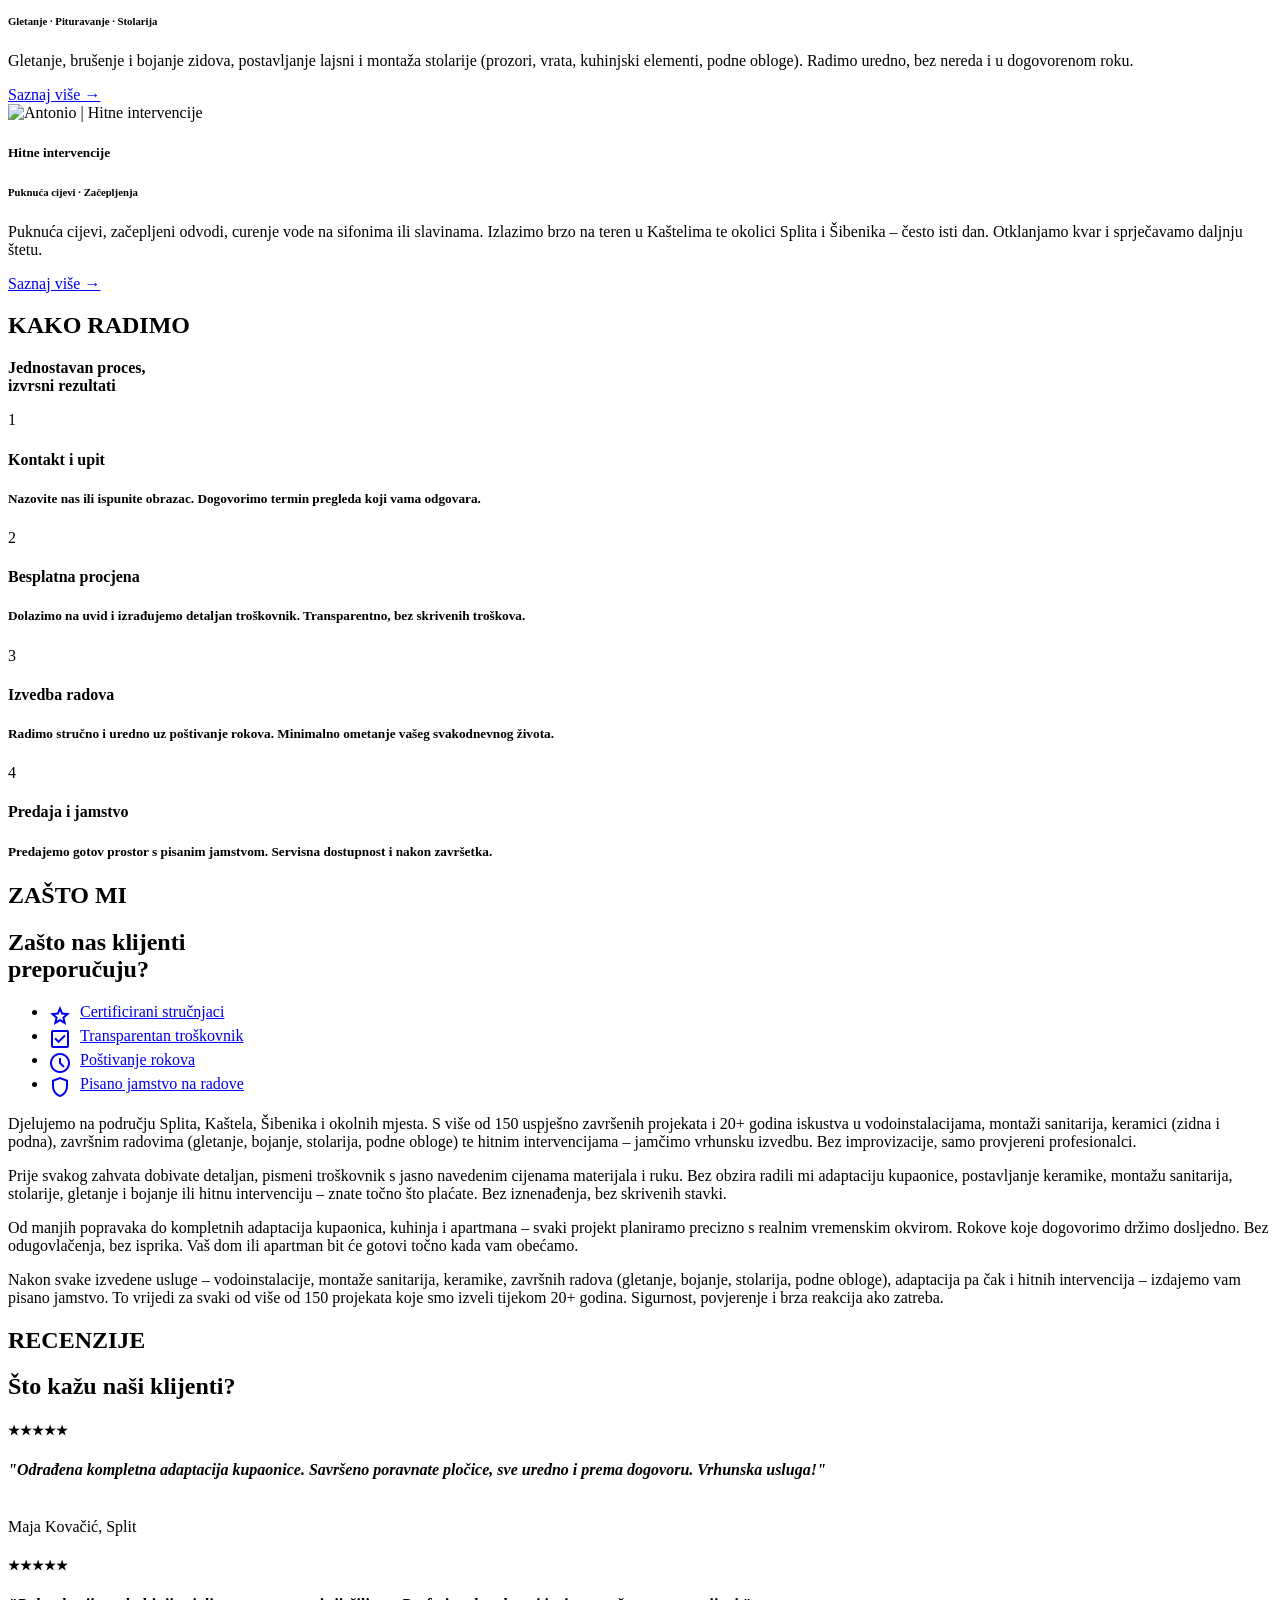
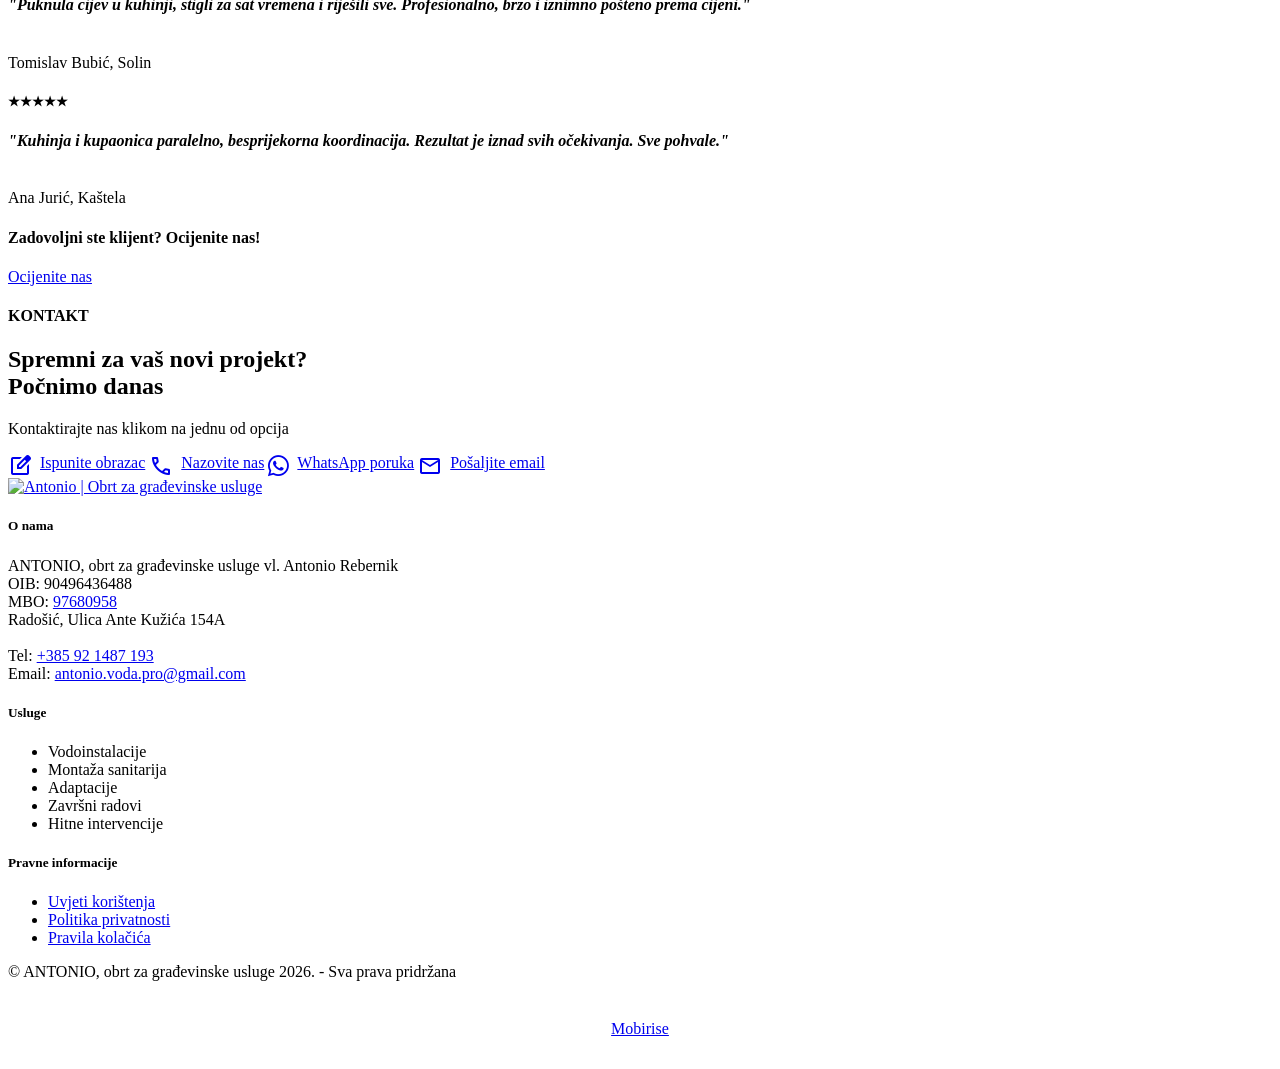
==== commit e512c2a2: "Add files via upload" ====
--- a/index.html
+++ b/index.html
@@ -1,674 +1,598 @@
-<!DOCTYPE html>
-<html lang="hr">
-<head>
-<meta charset="UTF-8">
-<meta name="viewport" content="width=device-width, initial-scale=1.0">
-<title>Antonio – Vodoinstalacije, Pločice & Adaptacije</title>
-<link href="https://fonts.googleapis.com/css2?family=Outfit:wght@400;600;700;800&family=Inter:wght@300;400;500&display=swap" rel="stylesheet">
-<link rel="stylesheet" href="https://fonts.googleapis.com/css2?family=Material+Symbols+Outlined:opsz,wght,FILL,GRAD@24,400,1,0&icon_names=call,mail,schedule" />
-<style>
-:root {
-  --navy:  #0D1B2A;
-  --navy2: #1A2E42;
-  --navy3: #223550;
-  --blue:  #1E6FBF;
-  --blue2: #2E8DE8;
-  --cyan:  #4CC9F0;
-  --white: #FFFFFF;
-  --muted: rgba(255,255,255,0.55);
-  --border:rgba(255,255,255,0.10);
-  --card:  rgba(255,255,255,0.05);
-}
-*,*::before,*::after{box-sizing:border-box;margin:0;padding:0;}
-html{scroll-behavior:smooth;}
-body{font-family:'Inter',sans-serif;background:var(--navy);color:var(--white);overflow-x:hidden;}
-
-/* NAV */
-nav{position:fixed;top:0;left:0;right:0;z-index:200;display:flex;align-items:center;justify-content:space-between;padding:1.1rem 6%;background:rgba(13,27,42,0.88);backdrop-filter:blur(16px);border-bottom:1px solid var(--border);}
-.logo{font-family:'Outfit',sans-serif;font-weight:800;font-size:1.4rem;color:var(--white);text-decoration:none;letter-spacing:-0.02em;}
-.logo span{color:var(--cyan);}
-.nav-links{display:flex;gap:2.2rem;list-style:none;}
-.nav-links a{font-size:0.82rem;font-weight:500;letter-spacing:0.08em;text-transform:uppercase;color:var(--muted);text-decoration:none;transition:color .2s;}
-.nav-links a:hover{color:var(--white);}
-.nav-btn{background:var(--blue2);color:#fff;padding:.55rem 1.4rem;border-radius:6px;font-size:.82rem;font-weight:500;text-decoration:none;transition:background .2s,transform .15s;letter-spacing:.04em;}
-.nav-btn:hover{background:var(--cyan);color:var(--navy);transform:translateY(-1px);}
-
-/* HERO */
-.hero{min-height:100vh;display:grid;grid-template-columns:1fr 1fr;align-items:center;padding:7rem 6% 4rem;position:relative;overflow:hidden;gap:3rem;}
-.hero-bg-dots{position:absolute;inset:0;pointer-events:none;background-image:radial-gradient(rgba(76,201,240,.12) 1px,transparent 1px);background-size:36px 36px;}
-.hero-bg-glow{position:absolute;right:-10%;top:10%;width:55vw;height:55vw;max-width:700px;max-height:700px;background:radial-gradient(ellipse,rgba(30,111,191,.25) 0%,transparent 70%);pointer-events:none;}
-.hero-left{position:relative;z-index:2;}
-.hero-tag{display:inline-flex;align-items:center;gap:.5rem;font-size:.75rem;font-weight:500;letter-spacing:.14em;text-transform:uppercase;color:var(--cyan);background:rgba(76,201,240,.10);border:1px solid rgba(76,201,240,.2);padding:.35rem .9rem;border-radius:20px;margin-bottom:1.8rem;}
-.hero-tag::before{content:'●';font-size:.5rem;}
-h1{font-family:'Outfit',sans-serif;font-weight:800;font-size:clamp(2.6rem,4.5vw,5rem);line-height:1.05;letter-spacing:-.03em;color:var(--white);margin-bottom:1.5rem;}
-h1 .accent{color:var(--cyan);}
-.hero-desc{font-size:1.05rem;line-height:1.75;color:var(--muted);max-width:440px;margin-bottom:2.5rem;font-weight:300;}
-.hero-btns{display:flex;gap:1rem;flex-wrap:wrap;}
-.btn-primary{background:var(--blue2);color:#fff;padding:.9rem 2rem;border-radius:8px;font-size:.92rem;font-weight:500;text-decoration:none;display:inline-flex;align-items:center;gap:.5rem;transition:background .2s,transform .15s;letter-spacing:.03em;}
-.btn-primary:hover{background:var(--cyan);color:var(--navy);transform:translateY(-2px);}
-.btn-ghost{border:1px solid var(--border);color:var(--muted);padding:.9rem 2rem;border-radius:8px;font-size:.92rem;font-weight:500;text-decoration:none;display:inline-flex;align-items:center;gap:.5rem;transition:border-color .2s,color .2s;}
-.btn-ghost:hover{border-color:rgba(255,255,255,.35);color:var(--white);}
-.hero-stats{display:flex;gap:2.5rem;margin-top:3rem;padding-top:2rem;border-top:1px solid var(--border);}
-.stat-num{font-family:'Outfit',sans-serif;font-size:1.9rem;font-weight:800;color:var(--cyan);line-height:1;}
-.stat-lbl{font-size:.75rem;color:var(--muted);margin-top:.25rem;letter-spacing:.06em;text-transform:uppercase;}
-.hero-right{position:relative;z-index:2;display:flex;justify-content:center;align-items:center;}
-.hero-illo-wrap{position:relative;width:100%;max-width:500px;}
-.hero-illo-wrap svg{width:100%;height:auto;}
-.float-card{position:absolute;background:var(--navy2);border:1px solid var(--border);border-radius:12px;padding:.9rem 1.2rem;backdrop-filter:blur(8px);box-shadow:0 8px 32px rgba(0,0,0,.3);animation:bob 4s ease-in-out infinite;}
-.float-card.fc1{bottom:10%;left:-5%;animation-delay:0s;}
-.float-card.fc2{top:8%;right:-5%;animation-delay:1.5s;}
-@keyframes bob{0%,100%{transform:translateY(0);}50%{transform:translateY(-8px);}}
-.fc-label{font-size:.7rem;color:var(--muted);letter-spacing:.08em;text-transform:uppercase;}
-.fc-val{font-family:'Outfit',sans-serif;font-size:1.1rem;font-weight:700;color:var(--cyan);margin-top:.15rem;}
-.fc-dot{display:inline-block;width:7px;height:7px;background:#22c55e;border-radius:50%;margin-right:5px;animation:pulse 2s infinite;}
-@keyframes pulse{0%,100%{opacity:1;transform:scale(1);}50%{opacity:.5;transform:scale(1.4);}}
-
-/* SECTION */
-section{padding:6rem 6%;}
-.sec-tag{font-size:.72rem;font-weight:500;letter-spacing:.18em;text-transform:uppercase;color:var(--cyan);margin-bottom:.8rem;display:block;}
-.sec-title{font-family:'Outfit',sans-serif;font-weight:800;font-size:clamp(1.9rem,3vw,2.8rem);line-height:1.15;letter-spacing:-.025em;color:var(--white);}
-
-/* SERVICES */
-.services{background:var(--navy2);}
-.services-header{display:grid;grid-template-columns:1fr 1fr;gap:4rem;align-items:end;margin-bottom:4rem;}
-.services-sub{font-size:.97rem;line-height:1.75;color:var(--muted);font-weight:300;margin-top:1rem;}
-.services-grid{display:grid;grid-template-columns:repeat(3,1fr);gap:1.5px;background:var(--border);}
-.svc-card{background:var(--navy2);padding:2.5rem 2rem;position:relative;overflow:hidden;cursor:default;transition:background .3s;}
-.svc-card::after{content:'';position:absolute;bottom:0;left:0;right:0;height:2px;background:var(--cyan);transform:scaleX(0);transform-origin:left;transition:transform .4s;}
-.svc-card:hover{background:var(--navy3);}
-.svc-card:hover::after{transform:scaleX(1);}
-.svc-illo{margin-bottom:1.5rem;}
-.svc-name{font-family:'Outfit',sans-serif;font-size:1.15rem;font-weight:700;color:var(--white);margin-bottom:.6rem;}
-.svc-desc{font-size:.88rem;line-height:1.7;color:var(--muted);}
-
-/* PROCESS */
-.process{background:var(--navy);}
-.process-grid{display:grid;grid-template-columns:repeat(4,1fr);gap:0;margin-top:4rem;position:relative;}
-.process-grid::before{content:'';position:absolute;top:2.4rem;left:12%;right:12%;height:1px;background:repeating-linear-gradient(90deg,var(--cyan) 0,var(--cyan) 8px,transparent 8px,transparent 18px);opacity:.3;}
-.proc-step{text-align:center;padding:0 1.2rem;}
-.proc-num{width:4.8rem;height:4.8rem;border-radius:50%;border:1.5px solid var(--blue2);display:flex;align-items:center;justify-content:center;font-family:'Outfit',sans-serif;font-size:1.4rem;font-weight:800;color:var(--cyan);margin:0 auto 1.5rem;background:var(--navy);position:relative;z-index:1;}
-.proc-title{font-family:'Outfit',sans-serif;font-size:1rem;font-weight:700;color:var(--white);margin-bottom:.6rem;}
-.proc-text{font-size:.85rem;line-height:1.7;color:var(--muted);}
-
-/* GALLERY */
-.projects{background:var(--navy2);}
-.projects-header{display:flex;align-items:flex-end;justify-content:space-between;margin-bottom:2.5rem;}
-.projects-link{font-size:.82rem;color:var(--cyan);text-decoration:none;letter-spacing:.06em;display:flex;align-items:center;gap:.4rem;}
-.projects-link:hover{text-decoration:underline;}
-.gallery{display:grid;grid-template-columns:2fr 1fr 1fr;grid-template-rows:260px 260px;gap:8px;}
-.gallery-item{border-radius:10px;overflow:hidden;position:relative;cursor:pointer;}
-.gallery-item:first-child{grid-row:span 2;}
-.gallery-img{width:100%;height:100%;object-fit:cover;transition:transform .55s ease;display:block;}
-.gallery-item:hover .gallery-img{transform:scale(1.07);}
-.gallery-overlay{position:absolute;inset:0;background:linear-gradient(to top,rgba(13,27,42,.82) 0%,transparent 55%);display:flex;align-items:flex-end;padding:1.2rem 1.4rem;opacity:0;transition:opacity .3s;}
-.gallery-item:hover .gallery-overlay{opacity:1;}
-.gallery-label{font-family:'Outfit',sans-serif;font-size:.9rem;font-weight:700;color:#fff;}
-
-/* WHY */
-.why{background:var(--navy);}
-.why-grid{display:grid;grid-template-columns:1fr 1fr;gap:6rem;align-items:center;}
-.why-list{margin-top:2rem;}
-.why-item{display:flex;gap:1.2rem;margin-bottom:1.8rem;align-items:flex-start;}
-.why-icon-box{flex-shrink:0;width:2.8rem;height:2.8rem;background:rgba(76,201,240,.10);border:1px solid rgba(76,201,240,.2);border-radius:8px;display:flex;align-items:center;justify-content:center;}
-.why-item h4{font-family:'Outfit',sans-serif;font-size:1rem;font-weight:700;margin-bottom:.3rem;color:var(--white);}
-.why-item p{font-size:.87rem;line-height:1.7;color:var(--muted);}
-.why-photo{position:relative;height:460px;}
-.wp-main{position:absolute;inset:0;border-radius:16px;overflow:hidden;}
-.wp-main img{width:100%;height:100%;object-fit:cover;}
-.wp-badge{position:absolute;bottom:-1rem;left:-1.5rem;background:var(--navy2);border:1px solid var(--border);border-radius:12px;padding:1rem 1.4rem;box-shadow:0 16px 40px rgba(0,0,0,.4);}
-.wp-badge .num{font-family:'Outfit',sans-serif;font-size:2.1rem;font-weight:800;color:var(--cyan);line-height:1;}
-.wp-badge .lbl{font-size:.72rem;color:var(--muted);letter-spacing:.08em;text-transform:uppercase;margin-top:.25rem;}
-.wp-small{position:absolute;top:1rem;right:-1.5rem;width:130px;height:130px;border-radius:12px;overflow:hidden;border:3px solid var(--navy);box-shadow:0 8px 24px rgba(0,0,0,.3);}
-.wp-small img{width:100%;height:100%;object-fit:cover;}
-
-/* TESTIMONIALS */
-.testimonials{background:var(--navy2);}
-.testimonials .sec-title{margin-bottom:3rem;}
-.testi-grid{display:grid;grid-template-columns:repeat(3,1fr);gap:1.5rem;}
-.testi-card{background:var(--card);border:1px solid var(--border);border-radius:12px;padding:2rem;transition:border-color .3s,transform .3s;}
-.testi-card:hover{border-color:rgba(76,201,240,.3);transform:translateY(-4px);}
-.testi-stars{color:var(--cyan);font-size:.8rem;letter-spacing:3px;margin-bottom:1rem;}
-.testi-text{font-size:.92rem;line-height:1.75;color:var(--muted);margin-bottom:1.5rem;font-style:italic;font-weight:300;}
-.testi-author{display:flex;align-items:center;gap:.9rem;}
-.testi-avatar{width:2.4rem;height:2.4rem;border-radius:50%;background:var(--blue);display:flex;align-items:center;justify-content:center;font-family:'Outfit',sans-serif;font-size:.85rem;font-weight:700;}
-.testi-name{font-size:.88rem;font-weight:500;}
-.testi-loc{font-size:.75rem;color:var(--muted);}
-
-/* CTA */
-.cta-band{background:linear-gradient(105deg,var(--blue) 0%,#0a4a8a 100%);padding:4.5rem 6%;display:grid;grid-template-columns:1fr auto;align-items:center;gap:3rem;position:relative;overflow:hidden;}
-.cta-band::before{content:'';position:absolute;inset:0;background-image:radial-gradient(rgba(255,255,255,.06) 1px,transparent 1px);background-size:28px 28px;}
-.cta-title{font-family:'Outfit',sans-serif;font-size:clamp(1.6rem,2.5vw,2.5rem);font-weight:800;color:#fff;line-height:1.15;position:relative;}
-.cta-sub{color:rgba(255,255,255,.7);margin-top:.6rem;font-size:1rem;font-weight:300;position:relative;}
-.btn-white-cta{background:#fff;color:var(--blue);padding:1rem 2.2rem;border-radius:8px;font-size:.95rem;font-weight:600;text-decoration:none;white-space:nowrap;transition:all .2s;position:relative;flex-shrink:0;font-family:'Outfit',sans-serif;}
-.btn-white-cta:hover{background:var(--cyan);color:var(--navy);transform:translateY(-2px);}
-
-/* CONTACT */
-.contact{background:var(--navy);}
-.contact-grid{display:grid;grid-template-columns:1fr 1.5fr;gap:5rem;margin-top:3rem;}
-.contact-info h3{font-family:'Outfit',sans-serif;font-size:1.2rem;font-weight:700;color:var(--white);margin-bottom:1.5rem;}
-.c-line{display:flex;gap:1rem;margin-bottom:1.1rem;font-size:.9rem;color:var(--muted);align-items:flex-start;}
-.c-icon{font-size:1rem;flex-shrink:0;margin-top:.1rem;}
-.contact-form{display:flex;flex-direction:column;gap:1rem;}
-.form-row{display:grid;grid-template-columns:1fr 1fr;gap:1rem;}
-.fg{display:flex;flex-direction:column;gap:.4rem;}
-.fg label{font-size:.72rem;font-weight:500;letter-spacing:.1em;text-transform:uppercase;color:var(--muted);}
-.fg input,.fg select,.fg textarea{background:var(--navy2);border:1px solid var(--border);border-radius:8px;padding:.85rem 1rem;font-size:.92rem;font-family:'Inter',sans-serif;color:var(--white);outline:none;transition:border-color .2s;}
-.fg input::placeholder,.fg textarea::placeholder{color:rgba(255,255,255,.25);}
-.fg select option{background:var(--navy2);}
-.fg input:focus,.fg select:focus,.fg textarea:focus{border-color:var(--cyan);}
-.fg textarea{resize:vertical;min-height:120px;}
-.btn-submit{background:var(--blue2);color:var(--white);border:none;cursor:pointer;padding:1rem 2.2rem;font-size:.92rem;font-weight:500;letter-spacing:.04em;border-radius:8px;align-self:flex-start;font-family:'Inter',sans-serif;transition:background .2s,transform .15s;}
-.btn-submit:hover{background:var(--cyan);color:var(--navy);transform:translateY(-2px);}
-
-/* FOOTER */
-footer{background:#080F17;color:rgba(255,255,255,.55);padding:4rem 6% 2rem;}
-.footer-top{display:grid;grid-template-columns:2fr 1fr 1fr 1fr;gap:3rem;margin-bottom:3rem;}
-.footer-brand .logo{margin-bottom:1rem;display:block;}
-.footer-brand p{font-size:.85rem;line-height:1.7;}
-.footer-col h5{font-family:'Outfit',sans-serif;color:#fff;font-size:.9rem;font-weight:700;margin-bottom:1.1rem;letter-spacing:.04em;}
-.footer-col ul{list-style:none;}
-.footer-col li{margin-bottom:.55rem;}
-.footer-col a{color:rgba(255,255,255,.5);text-decoration:none;font-size:.85rem;transition:color .2s;}
-.footer-col a:hover{color:var(--cyan);}
-.footer-bottom{border-top:1px solid rgba(255,255,255,.07);padding-top:1.5rem;display:flex;justify-content:space-between;align-items:center;font-size:.78rem;}
-
-/* MOBILE */
-@media(max-width:920px){
-  .hero{grid-template-columns:1fr;padding:7rem 5% 3rem;}
-  .hero-right{display:none;}
-  .services-header{grid-template-columns:1fr;gap:1rem;}
-  .services-grid{grid-template-columns:1fr;}
-  .process-grid{grid-template-columns:1fr 1fr;}
-  .process-grid::before{display:none;}
-  .gallery{grid-template-columns:1fr 1fr;grid-template-rows:auto;}
-  .gallery-item:first-child{grid-row:span 1;}
-  .why-grid{grid-template-columns:1fr;}
-  .why-photo{display:none;}
-  .testi-grid{grid-template-columns:1fr;}
-  .cta-band{grid-template-columns:1fr;}
-  .contact-grid{grid-template-columns:1fr;}
-  .footer-top{grid-template-columns:1fr 1fr;}
-  .form-row{grid-template-columns:1fr;}
-  nav .nav-links{display:none;}
-}
-
-/* REVEAL */
-.reveal{opacity:0;transform:translateY(28px);transition:opacity .6s ease,transform .6s ease;}
-.reveal.in{opacity:1;transform:translateY(0);}
-</style>
-</head>
-<body>
-
-<nav>
-  <a href="#" style="display:flex;align-items:center;">
-    <img src="logo.svg" alt="Antonio" style="height:64px;width:auto;">
-  </a>
-  <ul class="nav-links">
-    <li><a href="#usluge">Usluge</a></li>
-    <li><a href="#projekti">Projekti</a></li>
-    <li><a href="#o-nama">O nama</a></li>
-    <li><a href="#kontakt">Kontakt</a></li>
-  </ul>
-  <a href="#kontakt" class="nav-btn">Zatražite ponudu</a>
-</nav>
-
-<!-- HERO -->
-<section class="hero">
-  <div class="hero-bg-dots"></div>
-  <div class="hero-bg-glow"></div>
-
-  <div class="hero-left">
-    <div class="hero-tag">Splitska i Šibenska regija · 20+ godina iskustva</div>
-    <h1>Vaš dom,<br><span class="accent">savršeno</span><br>uređen.</h1>
-    <p class="hero-desc">Profesionalne vodoinstalacije, adaptacije kupaonice i kuhinje, ugradnja pločica — sve pod jednim krovom. Brzo, uredno, s jamstvom kvalitete.</p>
-    <div class="hero-btns">
-      <a href="#kontakt" class="btn-primary">Besplatna procjena</a>
-      <a href="#usluge" class="btn-ghost">Naše usluge</a>
-    </div>
-    <div class="hero-stats">
-      <div><div class="stat-num">500+</div><div class="stat-lbl">Projekata</div></div>
-      <div><div class="stat-num">20+</div><div class="stat-lbl">God. iskustva</div></div>
-      <div><div class="stat-num">2h</div><div class="stat-lbl">Hitna reakcija</div></div>
-    </div>
-  </div>
-
-  <div class="hero-right">
-    <div class="hero-illo-wrap">
-      <svg viewBox="0 0 480 420" fill="none" xmlns="http://www.w3.org/2000/svg">
-  <!-- Vanity cabinet -->
-  <rect x="90" y="260" width="300" height="100" rx="8" stroke="rgba(76,201,240,.55)" stroke-width="1.5" fill="rgba(30,111,191,.07)"/>
-  <!-- Cabinet doors -->
-  <line x1="240" y1="264" x2="240" y2="356" stroke="rgba(76,201,240,.3)" stroke-width="1"/>
-  <circle cx="228" cy="310" r="4" stroke="rgba(76,201,240,.5)" stroke-width="1.2" fill="none"/>
-  <circle cx="252" cy="310" r="4" stroke="rgba(76,201,240,.5)" stroke-width="1.2" fill="none"/>
-  <!-- Sink basin -->
-  <ellipse cx="240" cy="261" rx="82" ry="20" stroke="rgba(76,201,240,.5)" stroke-width="1.5" fill="rgba(13,27,42,.7)"/>
-  <!-- Faucet body -->
-  <rect x="228" y="226" width="24" height="32" rx="4" stroke="rgba(76,201,240,.7)" stroke-width="1.5" fill="rgba(30,111,191,.15)"/>
-  <!-- Faucet spout arc -->
-  <path d="M240 226 Q240 206 272 206" stroke="rgba(76,201,240,.85)" stroke-width="2.5" stroke-linecap="round" fill="none"/>
-  <!-- Water drops -->
-  <ellipse cx="273" cy="215" rx="3.5" ry="5.5" fill="rgba(76,201,240,.65)"/>
-  <ellipse cx="278" cy="228" rx="2.5" ry="4" fill="rgba(76,201,240,.38)"/>
-  <ellipse cx="269" cy="231" rx="2" ry="3" fill="rgba(76,201,240,.25)"/>
-  <!-- Faucet handles -->
-  <rect x="208" y="236" width="16" height="6" rx="3" stroke="rgba(76,201,240,.6)" stroke-width="1.2" fill="rgba(30,111,191,.2)"/>
-  <rect x="256" y="236" width="16" height="6" rx="3" stroke="rgba(76,201,240,.6)" stroke-width="1.2" fill="rgba(30,111,191,.2)"/>
-  <!-- Mirror frame -->
-  <rect x="138" y="76" width="204" height="144" rx="6" stroke="rgba(76,201,240,.42)" stroke-width="1.5" fill="rgba(76,201,240,.04)"/>
-  <!-- Mirror sheen -->
-  <line x1="153" y1="90" x2="172" y2="210" stroke="rgba(255,255,255,.06)" stroke-width="16"/>
-  <!-- Drain pipe -->
-  <line x1="240" y1="280" x2="240" y2="358" stroke="rgba(76,201,240,.4)" stroke-width="3" stroke-linecap="round"/>
-  <line x1="240" y1="358" x2="178" y2="358" stroke="rgba(76,201,240,.35)" stroke-width="3" stroke-linecap="round"/>
-  <line x1="178" y1="358" x2="178" y2="380" stroke="rgba(76,201,240,.3)" stroke-width="3" stroke-linecap="round"/>
-  <!-- Big wrench right -->
-  <g transform="translate(362,128) rotate(32)">
-    <rect x="-4" y="-44" width="8" height="70" rx="3" stroke="rgba(76,201,240,.72)" stroke-width="1.5" fill="rgba(30,111,191,.15)"/>
-    <rect x="-11" y="-50" width="22" height="13" rx="4" stroke="rgba(76,201,240,.72)" stroke-width="1.5" fill="rgba(30,111,191,.18)"/>
-    <rect x="-11" y="20" width="22" height="13" rx="4" stroke="rgba(76,201,240,.72)" stroke-width="1.5" fill="rgba(30,111,191,.18)"/>
-  </g>
-  <!-- Small wrench left -->
-  <g transform="translate(104,152) rotate(-22)">
-    <rect x="-3" y="-32" width="6" height="52" rx="2.5" stroke="rgba(76,201,240,.5)" stroke-width="1.2" fill="rgba(30,111,191,.1)"/>
-    <rect x="-8" y="-37" width="16" height="10" rx="3" stroke="rgba(76,201,240,.5)" stroke-width="1.2" fill="rgba(30,111,191,.12)"/>
-    <rect x="-8" y="14" width="16" height="10" rx="3" stroke="rgba(76,201,240,.5)" stroke-width="1.2" fill="rgba(30,111,191,.12)"/>
-  </g>
-  <!-- Floor tiles grid -->
-  <line x1="88" y1="364" x2="392" y2="364" stroke="rgba(76,201,240,.2)" stroke-width="1"/>
-  <line x1="88" y1="392" x2="392" y2="392" stroke="rgba(76,201,240,.12)" stroke-width="1"/>
-  <line x1="88" y1="408" x2="392" y2="408" stroke="rgba(76,201,240,.07)" stroke-width="1"/>
-  <line x1="158" y1="364" x2="158" y2="414" stroke="rgba(76,201,240,.12)" stroke-width="1"/>
-  <line x1="240" y1="364" x2="240" y2="414" stroke="rgba(76,201,240,.12)" stroke-width="1"/>
-  <line x1="322" y1="364" x2="322" y2="414" stroke="rgba(76,201,240,.12)" stroke-width="1"/>
-  <!-- Decorative circles -->
-  <circle cx="372" cy="92" r="30" stroke="rgba(76,201,240,.18)" stroke-width="1" fill="none"/>
-  <circle cx="372" cy="92" r="20" stroke="rgba(76,201,240,.28)" stroke-width="1" fill="none"/>
-  <circle cx="372" cy="92" r="9" fill="rgba(76,201,240,.1)"/>
-  <circle cx="108" cy="92" r="22" stroke="rgba(76,201,240,.15)" stroke-width="1" fill="none"/>
-  <circle cx="108" cy="92" r="12" stroke="rgba(76,201,240,.22)" stroke-width="1" fill="none"/>
-  <!-- Wall tile accents -->
-  <rect x="90" y="90" width="30" height="30" rx="2" stroke="rgba(76,201,240,.14)" stroke-width="1" fill="none"/>
-  <rect x="90" y="126" width="30" height="30" rx="2" stroke="rgba(76,201,240,.1)" stroke-width="1" fill="none"/>
-  <rect x="360" y="218" width="28" height="28" rx="2" stroke="rgba(76,201,240,.14)" stroke-width="1" fill="none"/>
-  <rect x="360" y="252" width="28" height="28" rx="2" stroke="rgba(76,201,240,.1)" stroke-width="1" fill="none"/>
-  <rect x="90" y="218" width="28" height="28" rx="2" stroke="rgba(76,201,240,.14)" stroke-width="1" fill="none"/>
-  <rect x="90" y="252" width="28" height="28" rx="2" stroke="rgba(76,201,240,.1)" stroke-width="1" fill="none"/>
-  <!-- Dotted line decoration -->
-  <path d="M60 50 Q60 370 420 370" stroke="rgba(76,201,240,.08)" stroke-width="1" stroke-dasharray="4 8" fill="none"/>
-</svg>
-
-      <div class="float-card fc1">
-        <div class="fc-label"><span class="fc-dot"></span>Dostupni odmah</div>
-        <div class="fc-val">Hitne intervencije</div>
-      </div>
-      <div class="float-card fc2">
-        <div class="fc-label">Ocjena klijenata</div>
-        <div class="fc-val">★ 5.0 / 5.0</div>
-      </div>
-    </div>
-  </div>
-</section>
-
-<!-- SERVICES -->
-<section class="services" id="usluge">
-  <div class="services-header reveal">
-    <div>
-      <span class="sec-tag">Što radimo</span>
-      <h2 class="sec-title">Kompletna rješenja<br>za vaš prostor</h2>
-    </div>
-    <p class="services-sub">Od manjih popravaka do potpune adaptacije — naš tim brine o svakom detalju. Radimo brzo, uredno i s pisanim jamstvom.</p>
-  </div>
-  <div class="services-grid">
-    <div class="svc-card reveal">
-      <div class="svc-illo">
-        <svg width="60" height="60" viewBox="0 0 64 64" fill="none">
-          <circle cx="32" cy="32" r="30" stroke="rgba(76,201,240,.2)" stroke-width="1"/>
-          <path d="M32 12 Q32 28 46 28" stroke="rgba(76,201,240,.85)" stroke-width="2" stroke-linecap="round" fill="none"/>
-          <circle cx="46" cy="28" r="4" stroke="rgba(76,201,240,.8)" stroke-width="1.5" fill="none"/>
-          <line x1="32" y1="36" x2="32" y2="52" stroke="rgba(76,201,240,.6)" stroke-width="2" stroke-linecap="round"/>
-          <line x1="24" y1="46" x2="40" y2="46" stroke="rgba(76,201,240,.5)" stroke-width="2" stroke-linecap="round"/>
-          <ellipse cx="32" cy="22" rx="2.5" ry="4" fill="rgba(76,201,240,.65)"/>
-        </svg>
-      </div>
-      <div class="svc-name">Vodoinstalacije</div>
-      <p class="svc-desc">Ugradnja, servis i popravak vodovodnih instalacija. Otklanjanje curenja, zamjena cijevi i rekonstrukcija sustava.</p>
-    </div>
-    <div class="svc-card reveal">
-      <div class="svc-illo">
-        <svg width="60" height="60" viewBox="0 0 64 64" fill="none">
-          <circle cx="32" cy="32" r="30" stroke="rgba(76,201,240,.2)" stroke-width="1"/>
-          <rect x="14" y="32" width="36" height="18" rx="3" stroke="rgba(76,201,240,.7)" stroke-width="1.5" fill="rgba(76,201,240,.05)"/>
-          <path d="M22 32 L22 22 Q22 15 28 15 L28 20" stroke="rgba(76,201,240,.85)" stroke-width="1.5" stroke-linecap="round" fill="none"/>
-          <path d="M34 19 Q34 13 38 13 Q42 13 42 18 L42 24 L39 32" stroke="rgba(76,201,240,.65)" stroke-width="1.5" stroke-linecap="round" fill="none"/>
-          <line x1="20" y1="50" x2="20" y2="56" stroke="rgba(76,201,240,.5)" stroke-width="2" stroke-linecap="round"/>
-          <line x1="44" y1="50" x2="44" y2="56" stroke="rgba(76,201,240,.5)" stroke-width="2" stroke-linecap="round"/>
-        </svg>
-      </div>
-      <div class="svc-name">Adaptacija kupaonice</div>
-      <p class="svc-desc">Potpuna rekonstrukcija kupaonice — od idejnog rješenja do završnog detalja. Sanitarije, tuševi, kade, obloge.</p>
-    </div>
-    <div class="svc-card reveal">
-      <div class="svc-illo">
-        <svg width="60" height="60" viewBox="0 0 64 64" fill="none">
-          <circle cx="32" cy="32" r="30" stroke="rgba(76,201,240,.2)" stroke-width="1"/>
-          <rect x="12" y="36" width="40" height="16" rx="3" stroke="rgba(76,201,240,.7)" stroke-width="1.5" fill="rgba(76,201,240,.05)"/>
-          <rect x="12" y="28" width="40" height="8" rx="2" stroke="rgba(76,201,240,.5)" stroke-width="1.2" fill="rgba(76,201,240,.03)"/>
-          <circle cx="24" cy="22" r="5" stroke="rgba(76,201,240,.85)" stroke-width="1.5" fill="none"/>
-          <circle cx="40" cy="22" r="5" stroke="rgba(76,201,240,.6)" stroke-width="1.5" fill="none"/>
-          <line x1="20" y1="36" x2="20" y2="52" stroke="rgba(76,201,240,.35)" stroke-width="1.5" stroke-linecap="round"/>
-          <line x1="44" y1="36" x2="44" y2="52" stroke="rgba(76,201,240,.35)" stroke-width="1.5" stroke-linecap="round"/>
-        </svg>
-      </div>
-      <div class="svc-name">Adaptacija kuhinje</div>
-      <p class="svc-desc">Preuređenje kuhinjskog prostora s fokusom na funkcionalnost. Priključci za uređaje, odvodi, sve instalacije.</p>
-    </div>
-    <div class="svc-card reveal">
-      <div class="svc-illo">
-        <svg width="60" height="60" viewBox="0 0 64 64" fill="none">
-          <circle cx="32" cy="32" r="30" stroke="rgba(76,201,240,.2)" stroke-width="1"/>
-          <rect x="14" y="14" width="16" height="16" rx="2" stroke="rgba(76,201,240,.85)" stroke-width="1.5" fill="rgba(76,201,240,.09)"/>
-          <rect x="34" y="14" width="16" height="16" rx="2" stroke="rgba(76,201,240,.6)" stroke-width="1.5" fill="rgba(76,201,240,.04)"/>
-          <rect x="14" y="34" width="16" height="16" rx="2" stroke="rgba(76,201,240,.6)" stroke-width="1.5" fill="rgba(76,201,240,.04)"/>
-          <rect x="34" y="34" width="16" height="16" rx="2" stroke="rgba(76,201,240,.9)" stroke-width="1.5" fill="rgba(76,201,240,.11)"/>
-          <line x1="14" y1="32" x2="50" y2="32" stroke="rgba(76,201,240,.22)" stroke-width="1"/>
-          <line x1="32" y1="14" x2="32" y2="50" stroke="rgba(76,201,240,.22)" stroke-width="1"/>
-        </svg>
-      </div>
-      <div class="svc-name">Ugradnja pločica</div>
-      <p class="svc-desc">Profesionalna ugradnja keramičkih, porculanskih i kamenih pločica — podne, zidne, terasne obloge.</p>
-    </div>
-    <div class="svc-card reveal">
-      <div class="svc-illo">
-        <svg width="60" height="60" viewBox="0 0 64 64" fill="none">
-          <circle cx="32" cy="32" r="30" stroke="rgba(76,201,240,.2)" stroke-width="1"/>
-          <circle cx="32" cy="32" r="16" stroke="rgba(76,201,240,.5)" stroke-width="1.2" fill="none"/>
-          <polyline points="32,20 32,32 40,38" stroke="rgba(76,201,240,.95)" stroke-width="2" stroke-linecap="round" stroke-linejoin="round"/>
-          <line x1="32" y1="10" x2="32" y2="14" stroke="rgba(76,201,240,.5)" stroke-width="1.5" stroke-linecap="round"/>
-          <line x1="32" y1="50" x2="32" y2="54" stroke="rgba(76,201,240,.5)" stroke-width="1.5" stroke-linecap="round"/>
-          <line x1="10" y1="32" x2="14" y2="32" stroke="rgba(76,201,240,.5)" stroke-width="1.5" stroke-linecap="round"/>
-          <line x1="50" y1="32" x2="54" y2="32" stroke="rgba(76,201,240,.5)" stroke-width="1.5" stroke-linecap="round"/>
-        </svg>
-      </div>
-      <div class="svc-name">Hitne intervencije</div>
-      <p class="svc-desc">Dostupni 24/7 — puknuće cijevi, začepljenje, kvar bojlera. Dolazimo unutar 2 sata u Splitu i okolici.</p>
-    </div>
-    <div class="svc-card reveal">
-      <div class="svc-illo">
-        <svg width="60" height="60" viewBox="0 0 64 64" fill="none">
-          <circle cx="32" cy="32" r="30" stroke="rgba(76,201,240,.2)" stroke-width="1"/>
-          <rect x="14" y="18" width="30" height="24" rx="3" stroke="rgba(76,201,240,.7)" stroke-width="1.5" fill="rgba(76,201,240,.05)"/>
-          <line x1="19" y1="26" x2="38" y2="26" stroke="rgba(76,201,240,.55)" stroke-width="1.2" stroke-linecap="round"/>
-          <line x1="19" y1="31" x2="34" y2="31" stroke="rgba(76,201,240,.5)" stroke-width="1.2" stroke-linecap="round"/>
-          <line x1="19" y1="36" x2="30" y2="36" stroke="rgba(76,201,240,.45)" stroke-width="1.2" stroke-linecap="round"/>
-          <path d="M44 42 L50 50 L38 50 Z" stroke="rgba(76,201,240,.7)" stroke-width="1.5" fill="rgba(76,201,240,.07)" stroke-linejoin="round"/>
-          <line x1="44" y1="46" x2="44" y2="48" stroke="rgba(76,201,240,.9)" stroke-width="1.5" stroke-linecap="round"/>
-          <circle cx="44" cy="44.5" r="0.8" fill="rgba(76,201,240,.9)"/>
-        </svg>
-      </div>
-      <div class="svc-name">Savjetovanje i projekti</div>
-      <p class="svc-desc">Besplatna procjena, izrada troškovnika i savjetovanje. Koordiniramo s arhitektima za besprijekoran rezultat.</p>
-    </div>
-  </div>
-</section>
-
-<!-- PROCESS -->
-<section class="process">
-  <div style="text-align:center;max-width:560px;margin:0 auto 1rem;" class="reveal">
-    <span class="sec-tag">Kako radimo</span>
-    <h2 class="sec-title">Jednostavan proces,<br>izvrsni rezultati</h2>
-  </div>
-  <div class="process-grid">
-    <div class="proc-step reveal">
-      <div class="proc-num">01</div>
-      <div class="proc-title">Kontakt i upit</div>
-      <p class="proc-text">Nazovite nas ili ispunite obrazac. Dogovorimo termin pregleda koji vama odgovara.</p>
-    </div>
-    <div class="proc-step reveal">
-      <div class="proc-num">02</div>
-      <div class="proc-title">Besplatna procjena</div>
-      <p class="proc-text">Dolazimo na uvid i izrađujemo detaljan troškovnik. Transparentno, bez skrivenih troškova.</p>
-    </div>
-    <div class="proc-step reveal">
-      <div class="proc-num">03</div>
-      <div class="proc-title">Izvedba radova</div>
-      <p class="proc-text">Radimo stručno i uredno uz poštivanje rokova. Minimalno ometanje vašeg svakodnevnog života.</p>
-    </div>
-    <div class="proc-step reveal">
-      <div class="proc-num">04</div>
-      <div class="proc-title">Predaja i jamstvo</div>
-      <p class="proc-text">Predajemo gotov prostor s pisanim jamstvom. Servisna dostupnost i nakon završetka.</p>
-    </div>
-  </div>
-</section>
-
-<!-- PROJECTS -->
-<section class="projects" id="projekti">
-  <div class="projects-header reveal">
-    <div>
-      <span class="sec-tag">Naši radovi</span>
-      <h2 class="sec-title">Odabrani projekti</h2>
-    </div>
-    <a href="#kontakt" class="projects-link">Zatražite sličan projekt</a>
-  </div>
-  <div class="gallery">
-    <div class="gallery-item reveal">
-      <img class="gallery-img" src="img/kupaonica.jpg" alt="Adaptacija kupaonice"/>
-      <div class="gallery-overlay"><span class="gallery-label">Kompletna adaptacija kupaonice · Split</span></div>
-    </div>
-    <div class="gallery-item reveal">
-      <img class="gallery-img" src="img/kuhinja.png" alt="Kuhinja"/>
-      <div class="gallery-overlay"><span class="gallery-label">Adaptacija kuhinje · Solin</span></div>
-    </div>
-    <div class="gallery-item reveal">
-      <img class="gallery-img" src="img/plocice.png" alt="Pločice"/>
-      <div class="gallery-overlay"><span class="gallery-label">Ugradnja pločica · Kaštela</span></div>
-    </div>
-    <div class="gallery-item reveal">
-      <img class="gallery-img" src="img/vodoinstalacije.png" alt="Vodoinstalacije"/>
-      <div class="gallery-overlay"><span class="gallery-label">Vodoinstalacije · Trogir</span></div>
-    </div>
-    <div class="gallery-item reveal">
-      <img class="gallery-img" src="img/prostor.png" alt="Obnova"/>
-      <div class="gallery-overlay"><span class="gallery-label">Kompletna obnova · Rogoznica</span></div>
-    </div>
-  </div>
-</section>
-
-<!-- WHY -->
-<section class="why" id="o-nama">
-  <div class="why-grid">
-    <div>
-      <span class="sec-tag">Zašto mi</span>
-      <h2 class="sec-title reveal">Kvaliteta koja<br>govori sama za sebe</h2>
-      <p style="color:var(--muted);font-size:.97rem;line-height:1.75;margin-top:1rem;font-weight:300;" class="reveal">Osnovani smo s jednim ciljem — pružati vrhunsku uslugu uz pošten odnos prema klijentima. Svaki projekt tretiramo kao da radimo u vlastitom domu.</p>
-      <div class="why-list">
-        <div class="why-item reveal">
-          <div class="why-icon-box"><svg width="18" height="18" viewBox="0 0 24 24" fill="none" stroke="rgba(76,201,240,.9)" stroke-width="2" stroke-linecap="round"><path d="M12 2L15.09 8.26L22 9.27L17 14.14L18.18 21.02L12 17.77L5.82 21.02L7 14.14L2 9.27L8.91 8.26L12 2Z"/></svg></div>
-          <div><h4>Certificirani stručnjaci</h4><p>Više od 20 godina prakse u vodoinstalaterskim radovima i postavljanju pločica.</p></div>
-        </div>
-        <div class="why-item reveal">
-          <div class="why-icon-box"><svg width="18" height="18" viewBox="0 0 24 24" fill="none" stroke="rgba(76,201,240,.9)" stroke-width="2" stroke-linecap="round"><rect x="3" y="3" width="18" height="18" rx="2"/><path d="M9 12l2 2 4-4"/></svg></div>
-          <div><h4>Transparentan troškovnik</h4><p>Jasan i detaljan troškovnik bez skrivenih troškova. Znate točno što plaćate i zašto.</p></div>
-        </div>
-        <div class="why-item reveal">
-          <div class="why-icon-box"><svg width="18" height="18" viewBox="0 0 24 24" fill="none" stroke="rgba(76,201,240,.9)" stroke-width="2" stroke-linecap="round"><circle cx="12" cy="12" r="10"/><polyline points="12 6 12 12 16 14"/></svg></div>
-          <div><h4>Poštivanje rokova</h4><p>Završavamo radove prema dogovoru. Ako nastane kašnjenje, odmah vas obavještavamo.</p></div>
-        </div>
-        <div class="why-item reveal">
-          <div class="why-icon-box"><svg width="18" height="18" viewBox="0 0 24 24" fill="none" stroke="rgba(76,201,240,.9)" stroke-width="2" stroke-linecap="round"><path d="M12 22s8-4 8-10V5l-8-3-8 3v7c0 6 8 10 8 10z"/></svg></div>
-          <div><h4>Pisano jamstvo na radove</h4><p>Jamstvo na sve izvedene radove. Ako nešto nije kako treba — dolazimo i rješavamo bez dodatnih troškova.</p></div>
-        </div>
-      </div>
-    </div>
-    <div class="why-photo reveal">
-      <div class="wp-main"><img src="img/kupaonica2.jpg" alt="Moderna kupaonica"/></div>
-      <div class="wp-badge"><div class="num">500+</div><div class="lbl">Zadovoljnih klijenata</div></div>
-      <!-- <div class="wp-small"><img src="img/kuhinja.png" alt="Kuhinja"/></div> -->
-    </div>
-  </div>
-</section>
-
-<!-- TESTIMONIALS -->
-<section class="testimonials">
-  <span class="sec-tag">Recenzije</span>
-  <h2 class="sec-title reveal">Što kažu naši klijenti</h2>
-  <div class="testi-grid">
-    <div class="testi-card reveal">
-      <div class="testi-stars">★★★★★</div>
-      <p class="testi-text">"Odrađena kompletna adaptacija kupaonice. Savršeno poravnate pločice, sve uredno i prema dogovoru. Vrhunska usluga!"</p>
-      <div class="testi-author"><div class="testi-avatar">MK</div><div><div class="testi-name">Maja Kovačević</div><div class="testi-loc">Split</div></div></div>
-    </div>
-    <div class="testi-card reveal">
-      <div class="testi-stars">★★★★★</div>
-      <p class="testi-text">"Puknula cijev u kuhinji — stigli za sat vremena i riješili sve. Profesionalno, brzo i iznimno pošteno prema cijeni. Preporučujem svima!"</p>
-      <div class="testi-author"><div class="testi-avatar">TB</div><div><div class="testi-name">Tomislav Bubić</div><div class="testi-loc">Solin</div></div></div>
-    </div>
-    <div class="testi-card reveal">
-      <div class="testi-stars">★★★★★</div>
-      <p class="testi-text">"Kuhinja i kupaonica paralelno — besprijekorna koordinacija. Rezultat je iznad svih očekivanja. Definitivno ću  ponovo zvati."</p>
-      <div class="testi-author"><div class="testi-avatar">AJ</div><div><div class="testi-name">Ana Jurić</div><div class="testi-loc">Kaštela</div></div></div>
-    </div>
-  </div>
-</section>
-
-<!-- CTA -->
-<div class="cta-band">
-  <div>
-    <div class="cta-title">Spremi za vaš projekt?<br>Počnimo danas.</div>
-    <div class="cta-sub">Besplatna procjena bez obveze — odgovaramo u najkraćem mogućem roku.</div>
-  </div>
-  <a href="#kontakt" class="btn-white-cta">Zatražite besplatnu procjenu</a>
-</div>
-
-<!-- CONTACT -->
-<section class="contact" id="kontakt">
-  <span class="sec-tag">Kontakt</span>
-  <h2 class="sec-title reveal">Javite nam se</h2>
-  <div class="contact-grid">
-    <div class="reveal">
-      <a href="#" style="display:flex;align-items:center;">
-        <img src="logo.svg" alt="Antonio" style="height:64px;width:auto;">
-      </a><br><br>
-      <div class="c-line"><span class="material-symbols-outlined">call</span><span>+385 92 1487 193</span></div>
-      <div class="c-line"><span class="material-symbols-outlined">mail</span><span>info@antonio-voda.hr</span></div>
-      <div class="c-line"><span class="material-symbols-outlined">schedule</span><span>Pon – Pet: 7:00 – 18:00<br>Subota: 8:00 – 14:00</span></div>
-      <div style="margin-top:2rem;padding:1.5rem;background:var(--navy2);border:1px solid var(--border);border-radius:12px;">
-        <div style="font-size:.72rem;letter-spacing:.12em;text-transform:uppercase;color:var(--muted);margin-bottom:.8rem;">Područje rada</div>
-        <div style="display:flex;flex-wrap:wrap;gap:.5rem;">
-          <span style="background:rgba(76,201,240,.10);border:1px solid rgba(76,201,240,.2);padding:.3rem .8rem;border-radius:20px;font-size:.8rem;color:var(--cyan);">Split</span>
-          <span style="background:rgba(76,201,240,.10);border:1px solid rgba(76,201,240,.2);padding:.3rem .8rem;border-radius:20px;font-size:.8rem;color:var(--cyan);">Solin</span>
-          <span style="background:rgba(76,201,240,.10);border:1px solid rgba(76,201,240,.2);padding:.3rem .8rem;border-radius:20px;font-size:.8rem;color:var(--cyan);">Kaštela</span>
-          <span style="background:rgba(76,201,240,.10);border:1px solid rgba(76,201,240,.2);padding:.3rem .8rem;border-radius:20px;font-size:.8rem;color:var(--cyan);">Trogir</span>
-          <span style="background:rgba(76,201,240,.10);border:1px solid rgba(76,201,240,.2);padding:.3rem .8rem;border-radius:20px;font-size:.8rem;color:var(--cyan);">Šibenik</span>
-          <span style="background:rgba(76,201,240,.10);border:1px solid rgba(76,201,240,.2);padding:.3rem .8rem;border-radius:20px;font-size:.8rem;color:var(--cyan);">Ostalo</span>
-        </div>
-      </div>
-    </div>
-    <form class="contact-form reveal" onsubmit="handleSubmit(event)">
-      <div class="form-row">
-        <div class="fg"><label for="ime">Ime i prezime</label><input type="text" id="ime" placeholder="Pero Perić" required></div>
-        <div class="fg"><label for="tel">Telefon</label><input type="tel" id="tel" placeholder="+385 91 ..."></div>
-      </div>
-      <div class="fg"><label for="email">E-mail</label><input type="email" id="email" placeholder="pero@email.hr" required></div>
-      <div class="fg">
-        <label for="usluga">Vrsta usluge</label>
-        <select id="usluga">
-          <option value="">— Odaberite uslugu —</option>
-          <option>Vodoinstalacije</option>
-          <option>Adaptacija kupaonice</option>
-          <option>Adaptacija kuhinje</option>
-          <option>Ugradnja pločica</option>
-          <option>Hitna intervencija</option>
-          <option>Ostalo</option>
-        </select>
-      </div>
-      <div class="fg"><label for="poruka">Poruka</label><textarea id="poruka" placeholder="Opišite vaš projekt ili kvar..."></textarea></div>
-      <button type="submit" class="btn-submit">Pošalji upit</button>
-    </form>
-  </div>
-</section>
-
-<footer>
-  <div class="footer-top">
-    <div class="footer-brand">
-      <a href="#" style="display:flex;align-items:center;">
-        <img src="logo.svg" alt="Antonio" style="height:64px;width:auto;">
-      </a>
-      <br>
-      <p>Pouzdani partner za vodoinstalacije, adaptacije i postavljanje pločica u Dalmaciji.</p>
-    </div>
-    <div class="footer-col">
-      <h5>Usluge</h5>
-      <ul>
-        <li><a href="#usluge">Vodoinstalacije</a></li>
-        <li><a href="#usluge">Adaptacija kupaonice</a></li>
-        <li><a href="#usluge">Adaptacija kuhinje</a></li>
-        <li><a href="#usluge">Ugradnja pločica</a></li>
-        <li><a href="#usluge">Hitne intervencije</a></li>
-      </ul>
-    </div>
-    <div class="footer-col">
-      <h5>Tvrtka</h5>
-      <ul>
-        <li><a href="#o-nama">O nama</a></li>
-        <li><a href="#projekti">Naši radovi</a></li>
-        <li><a href="#kontakt">Kontakt</a></li>
-      </ul>
-    </div>
-    <div class="footer-col">
-      <h5>Regija</h5>
-      <ul>
-        <li><a href="#">Split</a></li>
-        <li><a href="#">Solin</a></li>
-        <li><a href="#">Kaštela</a></li>
-        <li><a href="#">Trogir</a></li>
-        <li><a href="#">Šibenik</a></li>
-        <li><a href="#">Ostalo</a></li>
-      </ul>
-    </div>
-  </div>
-  <div class="footer-bottom">
-    <span>© 2025 Antonio, obrt za građevinske usluge, vl. Antonio Rebernik, OIB: 90496436488.</span>
-    <span>Sva prava pridržana.</span>
-  </div>
-</footer>
-
-<script src="https://cdn.jsdelivr.net/npm/@emailjs/browser@4/dist/email.min.js"></script>
-<script>
-emailjs.init('QtponItsgWMlkyrDu');
-document.querySelectorAll('a[href^="#"]').forEach(a=>{
-  a.addEventListener('click',e=>{
-    const t=document.querySelector(a.getAttribute('href'));
-    if(t){e.preventDefault();t.scrollIntoView({behavior:'smooth',block:'start'});}
-  });
-});
-const obs=new IntersectionObserver((entries)=>{
-  entries.forEach(en=>{
-    if(en.isIntersecting){en.target.classList.add('in');obs.unobserve(en.target);}
-  });
-},{threshold:.08});
-document.querySelectorAll('.reveal').forEach(el=>obs.observe(el));
-document.querySelectorAll('.services-grid .svc-card,.testi-grid .testi-card,.process-grid .proc-step').forEach((el,i)=>{
-  el.style.transitionDelay=(i*70)+'ms';
-});
-function handleSubmit(e){
-  e.preventDefault();
-  emailjs.send('service_kpy8qdg', 'template_x3f62lu', {
-    from_name: document.getElementById('ime').value,
-    from_email: document.getElementById('email').value,
-    phone: document.getElementById('tel').value,
-    service: document.getElementById('usluga').value,
-    message: document.getElementById('poruka').value,
-    _subject: 'Upit: ' + document.getElementById('usluga').value,
-  })
-  .then(() => {
-    const btn = e.target.querySelector('.btn-submit');
-    btn.textContent = '✓ Upit poslan! Javljamo se uskoro.';
-    btn.style.background = '#16a34a';
-    btn.disabled = true;
-  });
-}
-</script>
-</body>
-</html>
+<!DOCTYPE html>
+<html  >
+<head>
+  <!-- Site made with Mobirise Website Builder v6.1.12, https://mobirise.com -->
+  <meta charset="UTF-8">
+  <meta http-equiv="X-UA-Compatible" content="IE=edge">
+  <meta name="generator" content="Mobirise v6.1.12, mobirise.com">
+  <meta name="viewport" content="width=device-width, initial-scale=1, minimum-scale=1">
+  <link rel="shortcut icon" href="assets/images/favicon2.svg" type="image/x-icon">
+  <meta name="description" content="Pouzdane vodoinstalacije, keramika i adaptacije kupaonica od Splita do Šibenika. Hitne intervencije za 2 sata, pisano jamstvo, besplatna procjena. Pregledajte našu ponudu!">
+  
+  
+  <title>Antonio | Građevinske usluge, vodoinstalacije, keramika i kompletne adaptacije</title>
+  <link rel="stylesheet" href="assets/web/assets/mobirise-icons2/mobirise2.css">
+  <link rel="stylesheet" href="assets/bootstrap/css/bootstrap.min.css">
+  <link rel="stylesheet" href="assets/web/assets/gdpr-plugin/gdpr-styles.css">
+  <link rel="stylesheet" href="assets/animatecss/animate.css">
+  <link rel="stylesheet" href="assets/dropdown/css/style.css">
+  <link rel="stylesheet" href="assets/socicon/css/styles.css">
+  <link rel="stylesheet" href="assets/theme/css/style.css">
+  <link rel="preload" href="https://fonts.googleapis.com/css?family=Jost:100,200,300,400,500,600,700,800,900,100i,200i,300i,400i,500i,600i,700i,800i,900i&display=swap" as="style" onload="this.onload=null;this.rel='stylesheet'">
+  <noscript><link rel="stylesheet" href="https://fonts.googleapis.com/css?family=Jost:100,200,300,400,500,600,700,800,900,100i,200i,300i,400i,500i,600i,700i,800i,900i&display=swap"></noscript>
+  <link rel="preload" as="style" href="assets/mobirise/css/mbr-additional.css?v=5uCg8o"><link rel="stylesheet" href="assets/mobirise/css/mbr-additional.css?v=5uCg8o" type="text/css">
+  <link href="https://fonts.googleapis.com/css2?family=Material+Symbols+Outlined:opsz,wght,FILL,GRAD@20..48,100..700,0..1,-50..200" rel="stylesheet">
+  <link rel="stylesheet" href="https://cdnjs.cloudflare.com/ajax/libs/font-awesome/6.0.0-beta3/css/all.min.css">
+  
+  
+</head>
+<body>
+  
+  <section data-bs-version="5.1" class="menu menu6 cid-vfQd8qtDej" once="menu" id="menu06-13">
+	
+
+	<nav class="navbar navbar-dropdown opacityScrollOff navbar-fixed-top navbar-expand-lg">
+		<div class="container">
+			<div class="navbar-brand">
+				<span class="navbar-logo">
+					<a href="index.html">
+						<img src="assets/images/main-logo-simple-no-stroke-2-white-description.svg" alt="Antonio | Obrt za Građevinske Usluge" style="height: 3rem;">
+					</a>
+				</span>
+				
+			</div>
+			<button class="navbar-toggler" type="button" data-toggle="collapse" data-bs-toggle="collapse" data-target="#navbarSupportedContent" data-bs-target="#navbarSupportedContent" aria-controls="navbarNavAltMarkup" aria-expanded="false" aria-label="Toggle navigation">
+				<div class="hamburger">
+					<span></span>
+					<span></span>
+					<span></span>
+					<span></span>
+				</div>
+			</button>
+			<div class="collapse navbar-collapse opacityScrollOff" id="navbarSupportedContent">
+				<ul class="navbar-nav nav-dropdown" data-app-modern-menu="true"><li class="nav-item dropdown">
+						<a class="nav-link link text-white text-primary dropdown-toggle show display-4" href="index.html#article11-8" data-toggle="dropdown-submenu" data-bs-toggle="dropdown" data-bs-auto-close="outside" aria-expanded="false">Usluge<br></a><div class="dropdown-menu show" aria-labelledby="dropdown-453" data-bs-popper="none"><a class="text-white text-primary dropdown-item display-4" href="index.html#pricing02-7">Vodoinstalacije</a><a class="text-white text-primary dropdown-item display-4" href="index.html#pricing02-7">Montaža sanitarija</a><a class="text-white text-primary dropdown-item display-4" href="index.html#pricing02-7">Keramika</a><a class="text-white text-primary dropdown-item display-4" href="index.html#pricing02-7" aria-expanded="false">Adaptacije</a><a class="text-white text-primary dropdown-item display-4" href="index.html#pricing02-7">Završni radovi</a><a class="text-white text-primary dropdown-item display-4" href="index.html#pricing02-7">Hitne intervencije</a></div>
+					</li>
+					<li class="nav-item">
+						<a class="nav-link link text-white text-primary display-4" href="uskoro.html" aria-expanded="false">Projekti</a>
+					</li>
+					<li class="nav-item">
+						<a class="nav-link link text-white text-primary display-4" href="index.html#footer4-6">O nama</a>
+					</li><li class="nav-item"><a class="nav-link link text-white text-primary display-4" href="kontakt.html">Kontakt</a></li></ul>
+				<div class="icons-menu">
+					<a class="iconfont-wrapper" href="tel:+385921487193">
+						<span class="p-2 mbr-iconfont mobi-mbri-phone mobi-mbri"></span>
+					</a>
+					<a class="iconfont-wrapper" href="https://wa.me/385921487193">
+						<span class="p-2 mbr-iconfont socicon-whatsapp socicon"></span>
+					</a>
+					<a class="iconfont-wrapper" href="mailto:antonio.voda.pro@gmail.com">
+						<span class="p-2 mbr-iconfont mobi-mbri-letter mobi-mbri"></span>
+					</a>
+					
+				</div>
+				<div class="navbar-buttons mbr-section-btn"><a class="btn btn-primary display-4" href="https://mobiri.se">Zatraži ponudu</a></div>
+			</div>
+		</div>
+	</nav>
+</section>
+
+<section data-bs-version="5.1" class="header19 cid-vfP6U2oGlw mbr-fullscreen" id="header19-1">
+  
+
+  
+  <div class="mbr-overlay" style="opacity: 0.5; background-color: rgb(0, 0, 0);"></div>
+  <div class="container">
+    <div class="row">
+      <div class="content-wrap col-12 col-md-12">
+        <h1 class="mbr-section-title mbr-fonts-style mb-4 display-1">
+          <strong>Vodoinstalacije ·</strong><br><strong>Keramika · Adaptacije</strong></h1>
+        <p class="mbr-fonts-style mbr-text mb-4 display-7">Pouzdane vodoinstalacije, kvalitetna keramika i kompletne adaptacije – završni radovi i hitne intervencije.</p>
+        <div class="mbr-section-btn"><a class="btn btn-primary display-7" href="kontakt.html">Besplatna ponuda</a> <a class="btn btn-white-outline display-7" href="index.html#article11-8">Pregledaj usluge</a></div>
+        <p class="mbr-fonts-style mbr-description mt-4 display-7">
+          <br>Od Splita i Kaštela do Šibenika i okolice&nbsp;– kod hitnih intervencija izlazimo na teren u roku od 2 sata.</p>
+      </div>
+    </div>
+  </div>
+</section>
+
+<section data-bs-version="5.1" class="features10 cid-vfP9pmUP8W" id="features010-2">
+  
+
+  
+  
+  <div class="container">
+    
+    <div class="row">
+      <div class="item features-without-image col-12 col-md-6 col-lg-3">
+        <div class="item-wrapper">
+          <div class="card-box align-left">
+            
+            <h5 class="card-title mbr-fonts-style display-2">
+              <strong>150+</strong></h5>
+            <p class="card-text mbr-fonts-style mb-3 display-7">
+              PROJEKATA</p>
+            
+          </div>
+        </div>
+      </div>
+      <div class="item features-without-image col-12 col-md-6 col-lg-3">
+        <div class="item-wrapper">
+          <div class="card-box align-left">
+            
+            <h5 class="card-title mbr-fonts-style display-2">
+              <strong>20+</strong></h5>
+            <p class="card-text mbr-fonts-style mb-3 display-7">
+              GODINA ISKUSTVA</p>
+            
+          </div>
+        </div>
+      </div>
+      <div class="item features-without-image col-12 col-md-6 col-lg-3">
+        <div class="item-wrapper">
+          <div class="card-box align-left">
+            
+            <h5 class="card-title mbr-fonts-style display-2">
+              <strong>2h</strong></h5>
+            <p class="card-text mbr-fonts-style mb-3 display-7">
+              HITNA INTERVENCIJA</p>
+            
+          </div>
+        </div>
+      </div><div class="item features-without-image col-12 col-md-6 col-lg-3">
+        <div class="item-wrapper">
+          <div class="card-box align-left">
+            
+            <h5 class="card-title mbr-fonts-style display-2">
+              <strong>100%</strong></h5>
+            <p class="card-text mbr-fonts-style mb-3 display-7">
+              GARANCIJA</p>
+            
+          </div>
+        </div>
+      </div>
+    </div>
+  </div>
+</section>
+
+<section data-bs-version="5.1" class="article11 cid-vfPnu5j3Fj" id="article11-8">
+    
+
+    
+    
+    <div class="container">
+        <div class="row justify-content-center">
+            <div class="title col-md-12 col-lg-12">
+                <h1 class="mbr-section-title mbr-fonts-style align-center mt-0 mb-0 display-4">
+                ŠTO RADIMO</h1>
+                <h2 class="mbr-section-subtitle align-center mbr-fonts-style mt-4 display-1"><strong>Kompletna rješenja</strong><br><strong>za vaš prostor</strong></h2>
+                
+            </div>
+        </div>
+    </div>
+</section>
+
+<section data-bs-version="5.1" class="pricing02 cid-vfPn6MyIRq" id="pricing02-7">
+  
+  
+  <div class="container">
+    <div class="row justify-content-center">
+      <div class="col-12 content-head">
+        
+      </div>
+    </div>
+    <div class="row">
+      <div class="item features-image col-12 col-md-6 col-lg-4">
+        <div class="item-wrapper">
+          <div class="item-img">
+            <img src="assets/images/postavljanje-vodoinstalacija-608x638.webp" alt="Antonio | Vodoinstalacije" data-slide-to="0" data-bs-slide-to="0">
+          </div>
+          <div class="item-content">
+            <h5 class="item-title mbr-fonts-style display-5">
+              <strong>Vodoinstalacije</strong></h5>
+            <h6 class="item-subtitle mbr-fonts-style display-4">Popravak · Nove instalacije</h6>
+            <p class="mbr-text mbr-fonts-style display-7">
+              Popravci cijevi, zamjene sifona, postavljanje novih instalacija za kupaonice i kuhinje. Radimo i manje sanacije i kompletne razvode vode i odvoda za nove adaptacije.
+            </p>
+            <div class="mbr-section-btn item-footer"><a href="uskoro.html" class="btn item-btn btn-white-outline display-7">Saznaj više&nbsp;→</a></div>
+          </div>
+
+        </div>
+      </div>
+      <div class="item features-image col-12 col-md-6 col-lg-4">
+        <div class="item-wrapper">
+          <div class="item-img">
+            <img src="assets/images/kupaonica-adaptacija-2-706x706.webp" alt="Antonio | Montaža sanitarija" data-slide-to="1" data-bs-slide-to="1">
+          </div>
+          <div class="item-content">
+            <h5 class="item-title mbr-fonts-style display-5">
+              <strong>Montaža sanitarija</strong></h5>
+            <h6 class="item-subtitle mbr-fonts-style display-4">Tuš kabine · WC školjke · Umivaonici</h6>
+            <p class="mbr-text mbr-fonts-style display-7">
+              Montaža tuš kabina, WC školjki, umivaonika, bidea i zidnih slavina. Spajanje na vodu i odvod, brtvljenje silikonom&nbsp;– bez nereda.</p>
+            <div class="mbr-section-btn item-footer"><a href="uskoro.html" class="btn item-btn btn-white-outline display-7">Saznaj više →</a></div>
+          </div>
+        </div>
+      </div>
+      <div class="item features-image col-12 col-md-6 col-lg-4">
+        <div class="item-wrapper">
+          <div class="item-img">
+            <img src="assets/images/keramika-postavljanje-608x608.webp" alt="Antonio | Postavljanje keramike" data-slide-to="2" data-bs-slide-to="2">
+          </div>
+          <div class="item-content">
+            <h5 class="item-title mbr-fonts-style display-5"><strong>Keramika</strong></h5>
+            <h6 class="item-subtitle mbr-fonts-style display-7">Podna keramika · Zidna keramika</h6>
+            <p class="mbr-text mbr-fonts-style display-7">
+              Postavljanje podne i zidne keramike, veliki i mali formati, dekorativne pločice, fugiranje. Prethodna priprema podloge i hidroizolacija.<br>
+            </p>
+            <div class="mbr-section-btn item-footer"><a href="uskoro.html" class="btn item-btn btn-white-outline display-7">Saznaj više →</a></div>
+          </div>
+        </div>
+      </div><div class="item features-image col-12 col-md-6 col-lg-4">
+        <div class="item-wrapper">
+          <div class="item-img">
+            <img src="assets/images/kuhinja-adaptacija-608x497.webp" alt="Antonio | Kompletne adaptacije" data-slide-to="3" data-bs-slide-to="3">
+          </div>
+          <div class="item-content">
+            <h5 class="item-title mbr-fonts-style display-5"><strong>Adaptacije</strong></h5>
+            <h6 class="item-subtitle mbr-fonts-style display-7">Kupaonice · Kuhinje · Apartmani</h6>
+            <p class="mbr-text mbr-fonts-style display-7">
+              Kompletno uređenje kupaonica, kuhinja i apartmana – od rušenja stare opreme do završnih radova. Uključuje vodu, keramiku, montažu sanitarija, stolariju i bojanje. Sve na jednom mjestu, po principu "ključ u ruke".<br>
+            </p>
+            <div class="mbr-section-btn item-footer"><a href="uskoro.html" class="btn item-btn btn-white-outline display-7">Saznaj više →</a></div>
+          </div>
+        </div>
+      </div><div class="item features-image col-12 col-md-6 col-lg-4">
+        <div class="item-wrapper">
+          <div class="item-img">
+            <img src="assets/images/zavrsni-radovi-2-960x720.webp" alt="Antonio | Završni radovi" data-slide-to="4" data-bs-slide-to="4">
+          </div>
+          <div class="item-content">
+            <h5 class="item-title mbr-fonts-style display-5">
+              <strong>Završni radovi</strong></h5>
+            <h6 class="item-subtitle mbr-fonts-style display-7">Gletanje · Pituravanje · Stolarija</h6>
+            <p class="mbr-text mbr-fonts-style display-7">
+              Gletanje, brušenje i bojanje zidova, postavljanje lajsni i montaža stolarije (prozori, vrata, kuhinjski elementi, podne obloge). Radimo uredno, bez nereda i u dogovorenom roku.<br>
+            </p>
+            <div class="mbr-section-btn item-footer"><a href="uskoro.html" class="btn item-btn btn-white-outline display-7">Saznaj više →</a></div>
+          </div>
+        </div>
+      </div><div class="item features-image col-12 col-md-6 col-lg-4">
+        <div class="item-wrapper">
+          <div class="item-img">
+            <img src="assets/images/hitne-intervencije-782x521.webp" alt="Antonio | Hitne intervencije" data-slide-to="5" data-bs-slide-to="5">
+          </div>
+          <div class="item-content">
+            <h5 class="item-title mbr-fonts-style display-5">
+              <strong>Hitne intervencije</strong></h5>
+            <h6 class="item-subtitle mbr-fonts-style display-7">Puknuća cijevi · Začepljenja</h6>
+            <p class="mbr-text mbr-fonts-style display-7">
+              Puknuća cijevi, začepljeni odvodi, curenje vode na sifonima ili slavinama. Izlazimo brzo na teren u Kaštelima te okolici Splita i Šibenika – često isti dan. Otklanjamo kvar i sprječavamo daljnju štetu.<br>
+            </p>
+            <div class="mbr-section-btn item-footer"><a href="uskoro.html" class="btn item-btn btn-white-outline display-7">Saznaj više →</a></div>
+          </div>
+        </div>
+      </div>
+    </div>
+  </div>
+</section>
+
+<section data-bs-version="5.1" class="features24 cid-vfPrTa1lAM" id="features24-9">
+
+    
+
+    
+    
+    <div class="container">
+        <div class="row justify-content-center">
+            <div class="col-12">
+                <div class="card-wrapper mb-4">
+                    <div class="card-box align-center">
+                        <h1 class="card-title mbr-fonts-style mb-4 display-4">
+                            KAKO RADIMO</h1>
+                        <p class="mbr-text mbr-fonts-style mb-4 display-1"><strong>Jednostavan proces,
+<br>izvrsni rezultati</strong></p>
+                        
+                    </div>
+                </div>
+            </div>
+            <div class="col-12 col-md-6 col-lg-3">
+                <div class="item first mbr-flex p-4">
+                    <div class="icon-wrap w-100">
+                        <div class="icon-box">
+                            <span class="step-number mbr-fonts-style display-5">1</span>
+                        </div>
+                    </div>
+
+                    <div class="text-box">
+                        <h4 class="icon-title card-title mbr-black mbr-fonts-style display-7"><strong>Kontakt i upit</strong></h4>
+                        <h5 class="mbr-text mbr-black mbr-fonts-style display-4">Nazovite nas ili ispunite obrazac. Dogovorimo termin pregleda koji vama odgovara.</h5>
+                    </div>
+                </div>
+                <!-- <span mbr-icon class="mbr-iconfont mobi-mbri-devices mobi-mbri"></span> -->
+            </div>
+            <div class="col-12 col-md-6 col-lg-3">
+                <div class="item mbr-flex p-4">
+                    <div class="icon-wrap w-100">
+                        <div class="icon-box">
+                            <span class="step-number mbr-fonts-style display-5">2</span>
+                        </div>
+                    </div>
+                    <div class="text-box">
+                        <h4 class="icon-title card-title mbr-black mbr-fonts-style display-7"><strong>Besplatna procjena</strong></h4>
+                        <h5 class="mbr-text mbr-black mbr-fonts-style display-4">Dolazimo na uvid i izrađujemo detaljan troškovnik. Transparentno, bez skrivenih troškova.</h5>
+                    </div>
+                </div>
+            </div>
+            <div class="col-12 col-md-6 col-lg-3">
+                <div class="item mbr-flex p-4">
+                    <div class="icon-wrap w-100">
+                        <div class="icon-box">
+                            <span class="step-number mbr-fonts-style display-5">3</span>
+                        </div>
+                    </div>
+                    <div class="text-box">
+                        <h4 class="icon-title card-title mbr-black mbr-fonts-style display-7"><strong>Izvedba radova</strong></h4>
+                        <h5 class="mbr-text mbr-black mbr-fonts-style display-4">Radimo stručno i uredno uz poštivanje rokova. Minimalno ometanje vašeg svakodnevnog života.</h5>
+                    </div>
+                </div>
+            </div>
+            <div class="col-12 col-md-6 col-lg-3">
+                <div class="item mbr-flex p-4">
+                    <div class="icon-wrap w-100">
+                        <div class="icon-box">
+                            <span class="step-number mbr-fonts-style display-5">4</span>
+                        </div>
+                    </div>
+                    <div class="text-box">
+                        <h4 class="icon-title card-title mbr-black mbr-fonts-style display-7"><strong>Predaja i jamstvo</strong></h4>
+                        <h5 class="mbr-text mbr-black mbr-fonts-style display-4">Predajemo gotov prostor s pisanim jamstvom. Servisna dostupnost i nakon završetka.</h5>
+                    </div>
+                </div>
+            </div>
+            
+            
+            
+            
+        </div>
+    </div>
+</section>
+
+<section data-bs-version="5.1" class="article11 cid-vfPuQ7lJDP" id="article11-d">
+    
+
+    
+    
+    <div class="container">
+        <div class="row justify-content-center">
+            <div class="title col-md-12 col-lg-12">
+                <h1 class="mbr-section-title mbr-fonts-style align-center mt-0 mb-0 display-4">
+                ZAŠTO MI</h1>
+                <h2 class="mbr-section-subtitle align-center mbr-fonts-style mt-4 display-1"><strong>Zašto nas klijenti</strong><br><strong>preporučuju?</strong></h2>
+                
+            </div>
+        </div>
+    </div>
+</section>
+
+<section data-bs-version="5.1" class="tabs content18 cid-vfPucexfcT" id="tabs1-b">
+
+    
+
+    
+    
+    <div class="container">
+        
+        <div class="row justify-content-center mt-4">
+            <div class="col-12 col-md-12">
+                <ul class="nav nav-tabs mb-4" role="tablist">
+                    <li class="nav-item first mbr-fonts-style"><a class="nav-link mbr-fonts-style show active display-7" role="tab" data-toggle="tab" data-bs-toggle="tab" href="#tabs1-b_tab0" aria-selected="true"><i class="material-symbols-outlined" style="margin-right: 8px; vertical-align: top; font-size: 1.5rem;">star</i>Certificirani stručnjaci</a></li>
+                    <li class="nav-item"><a class="nav-link mbr-fonts-style display-7" role="tab" data-toggle="tab" data-bs-toggle="tab" href="#tabs1-b_tab1" aria-selected="false"><i class="material-symbols-outlined" style="margin-right: 8px; vertical-align: top; font-size: 1.5rem;">check_box</i>Transparentan troškovnik</a></li>
+                    <li class="nav-item"><a class="nav-link mbr-fonts-style display-7" role="tab" data-toggle="tab" data-bs-toggle="tab" href="#tabs1-b_tab2" aria-selected="false"><i class="material-symbols-outlined" style="margin-right: 8px; vertical-align: top; font-size: 1.5rem;">schedule</i>Poštivanje rokova</a></li>
+                    <li class="nav-item"><a class="nav-link mbr-fonts-style active display-7" role="tab" data-toggle="tab" data-bs-toggle="tab" href="#tabs1-b_tab3" aria-selected="true"><i class="material-symbols-outlined" style="margin-right: 8px; vertical-align: top; font-size: 1.5rem;">shield</i>Pisano jamstvo na radove
+                        </a></li>
+                    
+                    
+                </ul>
+                <div class="tab-content">
+                    <div id="tab1" class="tab-pane in active" role="tabpanel">
+                        <div class="row">
+                            <div class="col-md-12">
+                                <p class="mbr-text mbr-fonts-style display-7">
+                                    Djelujemo na području Splita, Kaštela, Šibenika i okolnih mjesta. S više od 150 uspješno završenih projekata i 20+ godina iskustva u vodoinstalacijama, montaži sanitarija, keramici (zidna i podna), završnim radovima (gletanje, bojanje, stolarija, podne obloge) te hitnim intervencijama – jamčimo vrhunsku izvedbu. Bez improvizacije, samo provjereni profesionalci.
+                                </p>
+                            </div>
+                        </div>
+                    </div>
+                    <div id="tab2" class="tab-pane" role="tabpanel">
+                        <div class="row">
+                            <div class="col-md-12">
+                                <p class="mbr-text mbr-fonts-style display-7">
+                                    Prije svakog zahvata dobivate detaljan, pismeni troškovnik s jasno navedenim cijenama materijala i ruku. Bez obzira radili mi adaptaciju kupaonice, postavljanje keramike, montažu sanitarija, stolarije, gletanje i bojanje ili hitnu intervenciju – znate točno što plaćate. Bez iznenađenja, bez skrivenih stavki. </p>
+                            </div>
+                        </div>
+                    </div>
+                    <div id="tab3" class="tab-pane" role="tabpanel">
+                        <div class="row">
+                            <div class="col-md-12">
+                                <p class="mbr-text mbr-fonts-style display-7">
+                                    Od manjih popravaka do kompletnih adaptacija kupaonica, kuhinja i apartmana – svaki projekt planiramo precizno s realnim vremenskim okvirom. Rokove koje dogovorimo držimo dosljedno. Bez odugovlačenja, bez isprika. Vaš dom ili apartman bit će gotovi točno kada vam obećamo.
+                                </p>
+                            </div>
+                        </div>
+                    </div>
+                    <div id="tab4" class="tab-pane" role="tabpanel">
+                        <div class="row">
+                            <div class="col-md-12">
+                                <p class="mbr-text mbr-fonts-style display-7">Nakon svake izvedene usluge – vodoinstalacije, montaže sanitarija, keramike, završnih radova (gletanje, bojanje, stolarija, podne obloge), adaptacija pa čak i hitnih intervencija – izdajemo vam pisano jamstvo. To vrijedi za svaki od više od 150 projekata koje smo izveli tijekom 20+ godina. Sigurnost, povjerenje i brza reakcija ako zatreba.</p>
+                            </div>
+                        </div>
+                    </div>
+                    
+                    
+                </div>
+            </div>
+        </div>
+    </div>
+</section>
+
+<section data-bs-version="5.1" class="article11 cid-vfPz6PslmP" id="article11-g">
+    
+
+    
+    
+    <div class="container">
+        <div class="row justify-content-center">
+            <div class="title col-md-12 col-lg-12">
+                <h1 class="mbr-section-title mbr-fonts-style align-center mt-0 mb-0 display-4">
+                RECENZIJE</h1>
+                <h2 class="mbr-section-subtitle align-center mbr-fonts-style mt-4 display-1"><strong>Što kažu naši&nbsp;</strong><strong>klijenti?</strong></h2>
+                
+            </div>
+        </div>
+    </div>
+</section>
+
+<section data-bs-version="5.1" class="numbers01 cid-vfPxvGNyI8" id="numbers01-f">
+	
+	
+	<div class="container">
+		<div class="row justify-content-center">
+			<div class="col-12 content-head">
+				
+			</div>
+		</div>
+		<div class="row">
+			<div class="item features-without-image col-12 col-md-6 col-lg-4 active">
+				<div class="item-wrapper">
+					<div class="item-content">
+						<h5 class="mbr-card-title mbr-fonts-style mt-0 mb-3 mbr-number display-4"><strong>★★★★★</strong></h5>
+						<h4 class="card-title mbr-fonts-style display-7"><em>"Odrađena kompletna adaptacija kupaonice. Savršeno poravnate pločice, sve uredno i prema dogovoru. Vrhunska usluga!"<br></em><br></h4>
+						<p class="card-text mbr-fonts-style mt-0 mb-3 display-4">
+							Maja Kovačić, Split
+						</p>
+						
+					</div>
+
+				</div>
+			</div><div class="item features-without-image col-12 col-md-6 col-lg-4">
+				<div class="item-wrapper">
+					<div class="item-content">
+						<h5 class="mbr-card-title mbr-fonts-style mt-0 mb-3 mbr-number display-4"><strong>★★★★★</strong></h5>
+						<h4 class="card-title mbr-fonts-style display-7"><em>"Puknula cijev u kuhinji, stigli za sat vremena i riješili sve. Profesionalno, brzo i iznimno pošteno prema cijeni."</em><br><em><br></em></h4>
+						<p class="card-text mbr-fonts-style mt-0 mb-3 display-4">
+							Tomislav Bubić, Solin
+						</p>
+						
+					</div>
+
+				</div>
+			</div><div class="item features-without-image col-12 col-md-6 col-lg-4">
+				<div class="item-wrapper">
+					<div class="item-content">
+						<h5 class="mbr-card-title mbr-fonts-style mt-0 mb-3 mbr-number display-4"><strong>★★★★★</strong></h5>
+						<h4 class="card-title mbr-fonts-style display-7"><em>"Kuhinja i kupaonica paralelno, besprijekorna koordinacija. Rezultat je iznad svih očekivanja. Sve pohvale."</em><br><em><br></em></h4>
+						<p class="card-text mbr-fonts-style mt-0 mb-3 display-4">
+							Ana Jurić, Kaštela
+						</p>
+						
+					</div>
+
+				</div>
+			</div>
+			
+			
+		</div>
+	</div>
+</section>
+
+<section data-bs-version="5.1" class="features035 cid-vfPztG2sS2" id="features035-h">
+	
+
+	
+	
+	<div class="container">
+		<div class="row">
+			<div class="col-12 col-lg-9 active">
+				<div class="item-wrapper">
+					<div class="card-box">
+						<h4 class="card-text mbr-fonts-style display-5">Zadovoljni ste klijent? Ocijenite nas!</h4>
+					</div>
+				</div>
+			</div>
+			<div class="col-12 col-lg-3 active">
+				<div class="mbr-section-btn"><a class="btn btn-white-outline display-7" href="index.html">Ocijenite nas</a></div>
+			</div>
+		</div>
+	</div>
+</section>
+
+<section data-bs-version="5.1" class="header09 startm5 cid-vfPCVOBN5b mbr-fullscreen" id="header09-m">	
+    
+	<div class="mbr-overlay" style="opacity: 0.5; background-color: rgb(0, 0, 0);"></div>
+	
+	<div class="container-fluid">
+		<div class="row">
+			<div class="content-wrap col-12 col-md-12">
+				<h4 class="mbr-section-title mbr-fonts-style mbr-white mb-4 display-4">
+					KONTAKT</h4>
+				<h1 class="mbr-section-title mbr-fonts-style mbr-white mb-4 display-1"><strong>
+					Spremni za vaš novi projekt?<br>Počnimo danas</strong></h1>
+				<p class="mbr-fonts-style mbr-text mbr-white mb-4 display-7">
+					Kontaktirajte nas klikom na jednu od opcija</p>
+				<div class="mbr-section-btn"><a class="btn btn-primary display-7" href="kontakt.html"><i class="material-symbols-outlined" style="margin-right: 8px; vertical-align: top; font-size: 1.5rem;">edit_square</i>Ispunite obrazac</a> <a class="btn btn-white-outline display-7" href="tel:+385921487193"><i class="material-symbols-outlined" style="margin-right: 8px; vertical-align: top; font-size: 1.5rem;">call</i>Nazovite nas</a> <a class="btn btn-white-outline display-7" href="https://wa.me/385921487193"><i class="fab fa-whatsapp" style="margin-right: 8px; vertical-align: top; font-size: 1.5rem;"></i>WhatsApp poruka</a> <a class="btn btn-white-outline display-7" href="mailto:antonio.voda.pro@gmail.com"><i class="material-symbols-outlined" style="margin-right: 8px; vertical-align: top; font-size: 1.5rem;">mail</i>Pošaljite email</a></div>
+			</div>
+		</div>
+	</div>
+</section>
+
+<section data-bs-version="5.1" class="footer4 cid-vfPmTUb1UZ" once="footers" id="footer4-6">
+
+    
+
+    
+    
+    <div class="container">
+        <div class="row mbr-white">
+            <div class="col-6 col-lg-3">
+                <div class="media-wrap col-md-12 col-12">
+                    <a href="index.html">
+                        <img src="assets/images/main-logo-simple-no-stroke-2-white-description.svg" alt="Antonio | Obrt za građevinske usluge">
+                    </a>
+                </div>
+            </div>
+            <div class="col-12 col-md-6 col-lg-3">
+                <h5 class="mbr-section-subtitle mbr-fonts-style mb-2 display-7">
+                    <strong>O nama</strong></h5>
+                <p class="mbr-text mbr-fonts-style mb-4 display-4">ANTONIO, obrt za građevinske usluge vl. Antonio Rebernik<br>OIB: 90496436488<br>MBO: <a href="https://pretrazivac-obrta.gov.hr/detalji.htm?id=1774368" class="text-primary" target="_blank">97680958</a><br>Radošić, Ulica Ante Kužića 154A<br><br>Tel: <a href="tel:+385921487193" class="text-primary">+385 92 1487 193</a><br>Email: <a href="mailto:antonio.voda.pro@gmail.com" class="text-primary">antonio.voda.pro@gmail.com</a></p>
+                
+                
+            </div>
+            <div class="col-12 col-md-6 col-lg-3">
+                <h5 class="mbr-section-subtitle mbr-fonts-style mb-2 display-7">
+                    <strong>Usluge</strong></h5>
+                <ul class="list mbr-fonts-style display-4">
+                    <li class="mbr-text item-wrap">Vodoinstalacije</li><li class="mbr-text item-wrap">Montaža sanitarija</li><li class="mbr-text item-wrap">Adaptacije</li><li class="mbr-text item-wrap">Završni radovi</li><li class="mbr-text item-wrap">Hitne intervencije</li>
+                </ul>
+            </div>
+            <div class="col-12 col-md-6 col-lg-3">
+                <h5 class="mbr-section-subtitle mbr-fonts-style mb-2 display-7">
+                    <strong>Pravne informacije</strong></h5>
+                <ul class="list mbr-fonts-style display-4">
+                    <li class="mbr-text item-wrap"><a href="uvjeti-koristenja.html" class="text-primary">Uvjeti korištenja</a></li><li class="mbr-text item-wrap"><a href="privatnost.html" class="text-primary">Politika privatnosti</a></li><li class="mbr-text item-wrap"><a href="kolacici.html" class="text-primary">Pravila kolačića</a></li>
+                </ul>
+            </div>
+            <div class="col-12 mt-4">
+                <p class="mbr-text mb-0 mbr-fonts-style copyright align-center display-7">
+                    © ANTONIO, obrt za građevinske usluge 2026. - Sva prava pridržana
+                </p>
+            </div>
+        </div>
+    </div>
+</section><section class="display-7" style="padding: 0;align-items: center;justify-content: center;flex-wrap: wrap;    align-content: center;display: flex;position: relative;height: 4rem;"><a href="https://mobiri.se/" style="flex: 1 1;height: 4rem;position: absolute;width: 100%;z-index: 1;"><img alt="" style="height: 4rem;" src="[data-uri]"></a><p style="margin: 0;text-align: center;" class="display-7">&#8204;</p><a style="z-index:1" href="https://mobirise.com">Mobirise </a></section><script type="text/plain" data-src="assets/bootstrap/js/bootstrap.bundle.min.js"></script><script src="assets/web/assets/cookies-alert-plugin/cookies-alert-core.js"></script><script src="assets/web/assets/cookies-alert-plugin/cookies-alert-script.js"></script><script type="text/plain" data-src="assets/smoothscroll/smooth-scroll.js"></script><script type="text/plain" data-src="assets/ytplayer/index.js"></script><script type="text/plain" data-src="assets/dropdown/js/navbar-dropdown.js"></script><script type="text/plain" data-src="assets/mbr-tabs/mbr-tabs.js"></script><script type="text/plain" data-src="assets/theme/js/script.js"></script>
+  
+  
+<input name="cookieData" type="hidden" data-cookie-cookiesAlertType='2' data-cookie-customDialogSelector='null' data-cookie-colorText='#bbbbbb' data-cookie-colorBg='rgb(13, 27, 42)' data-cookie-opacityOverlay='0' data-cookie-bgOpacity='100' data-cookie-textButton='Prihvati' data-cookie-rejectText='Odbij' data-cookie-colorButton='#2e8de8' data-cookie-rejectColor='#ffffff' data-cookie-colorLink='#4cc9f0' data-cookie-underlineLink='true' data-cookie-text="Koristimo kolačiće kako bismo vam pružili najbolje iskustvo kako je navedeno u <a href='kolacici.html'>pravilima o kolačićima</a>. Odbijanje kolačića može učiniti neke značajke nedostupnima.">
+    <input name="animation" type="hidden">
+  </body>
+</html>
